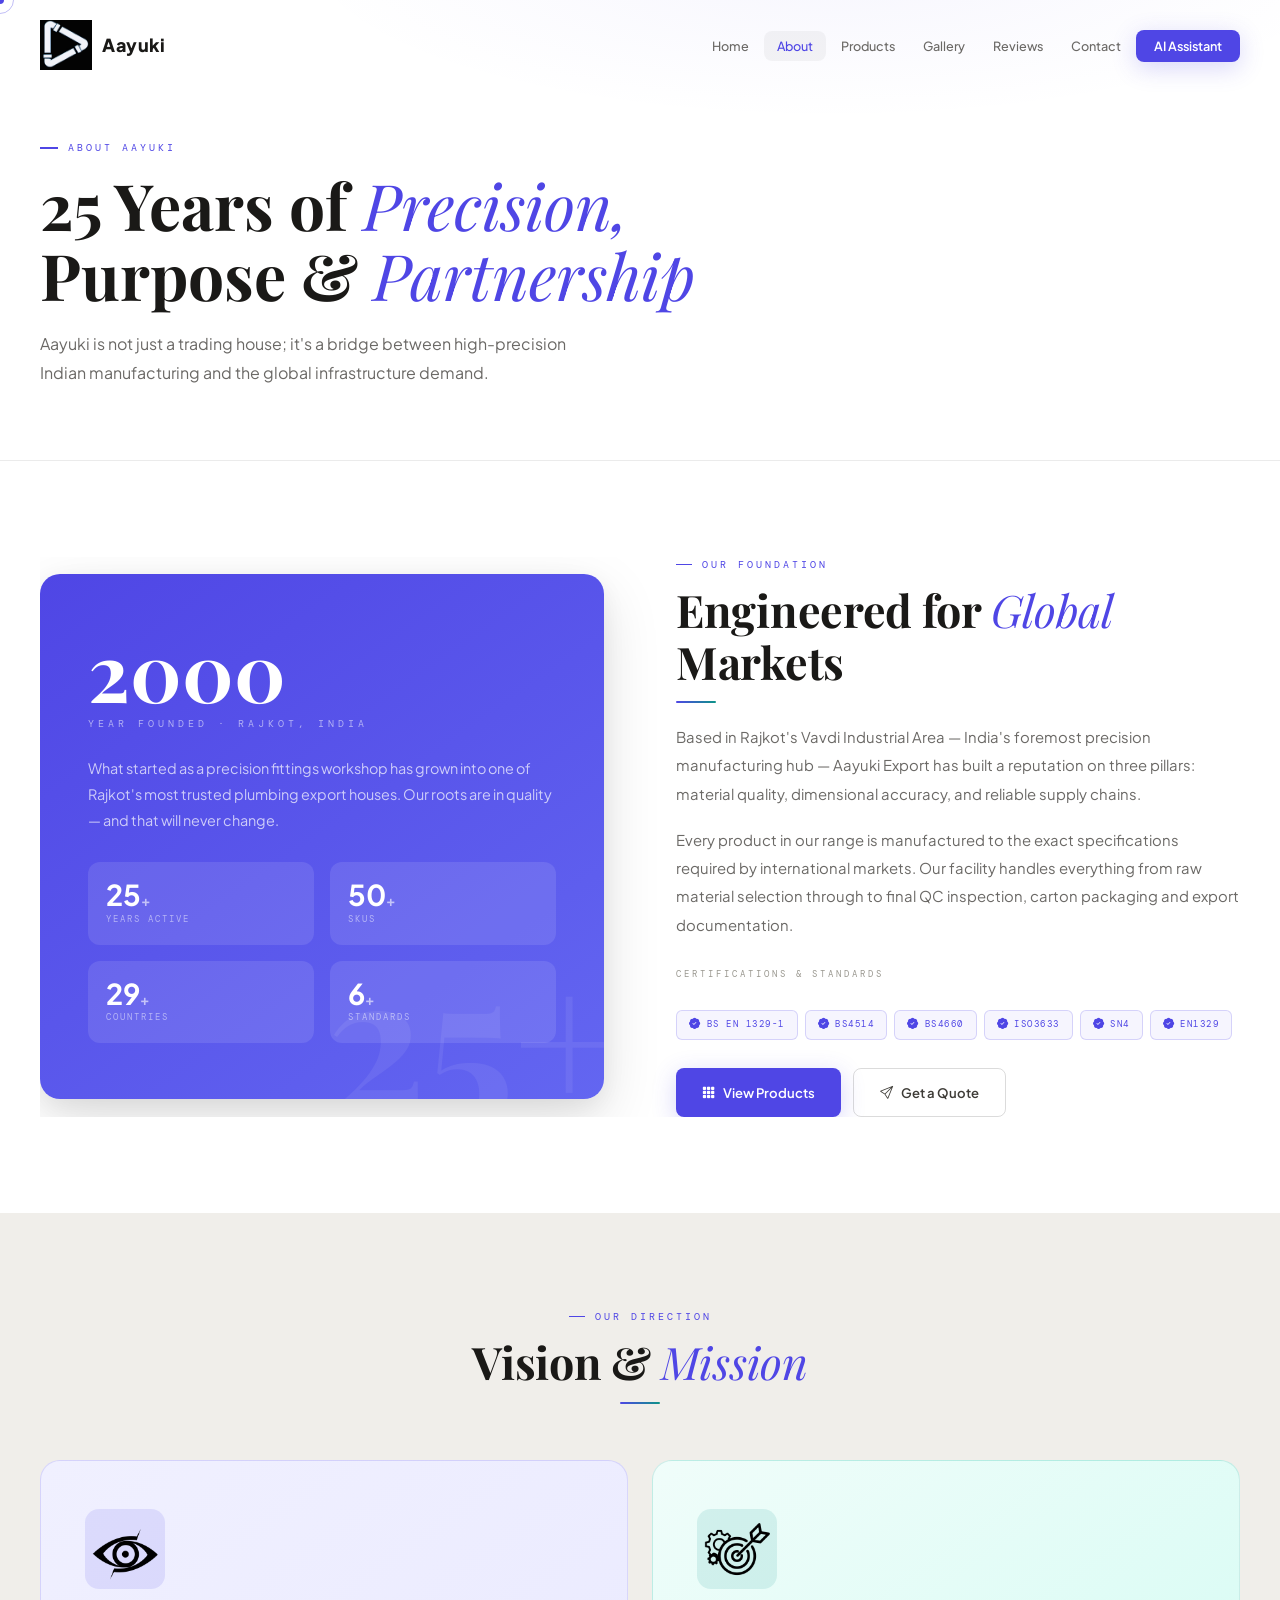
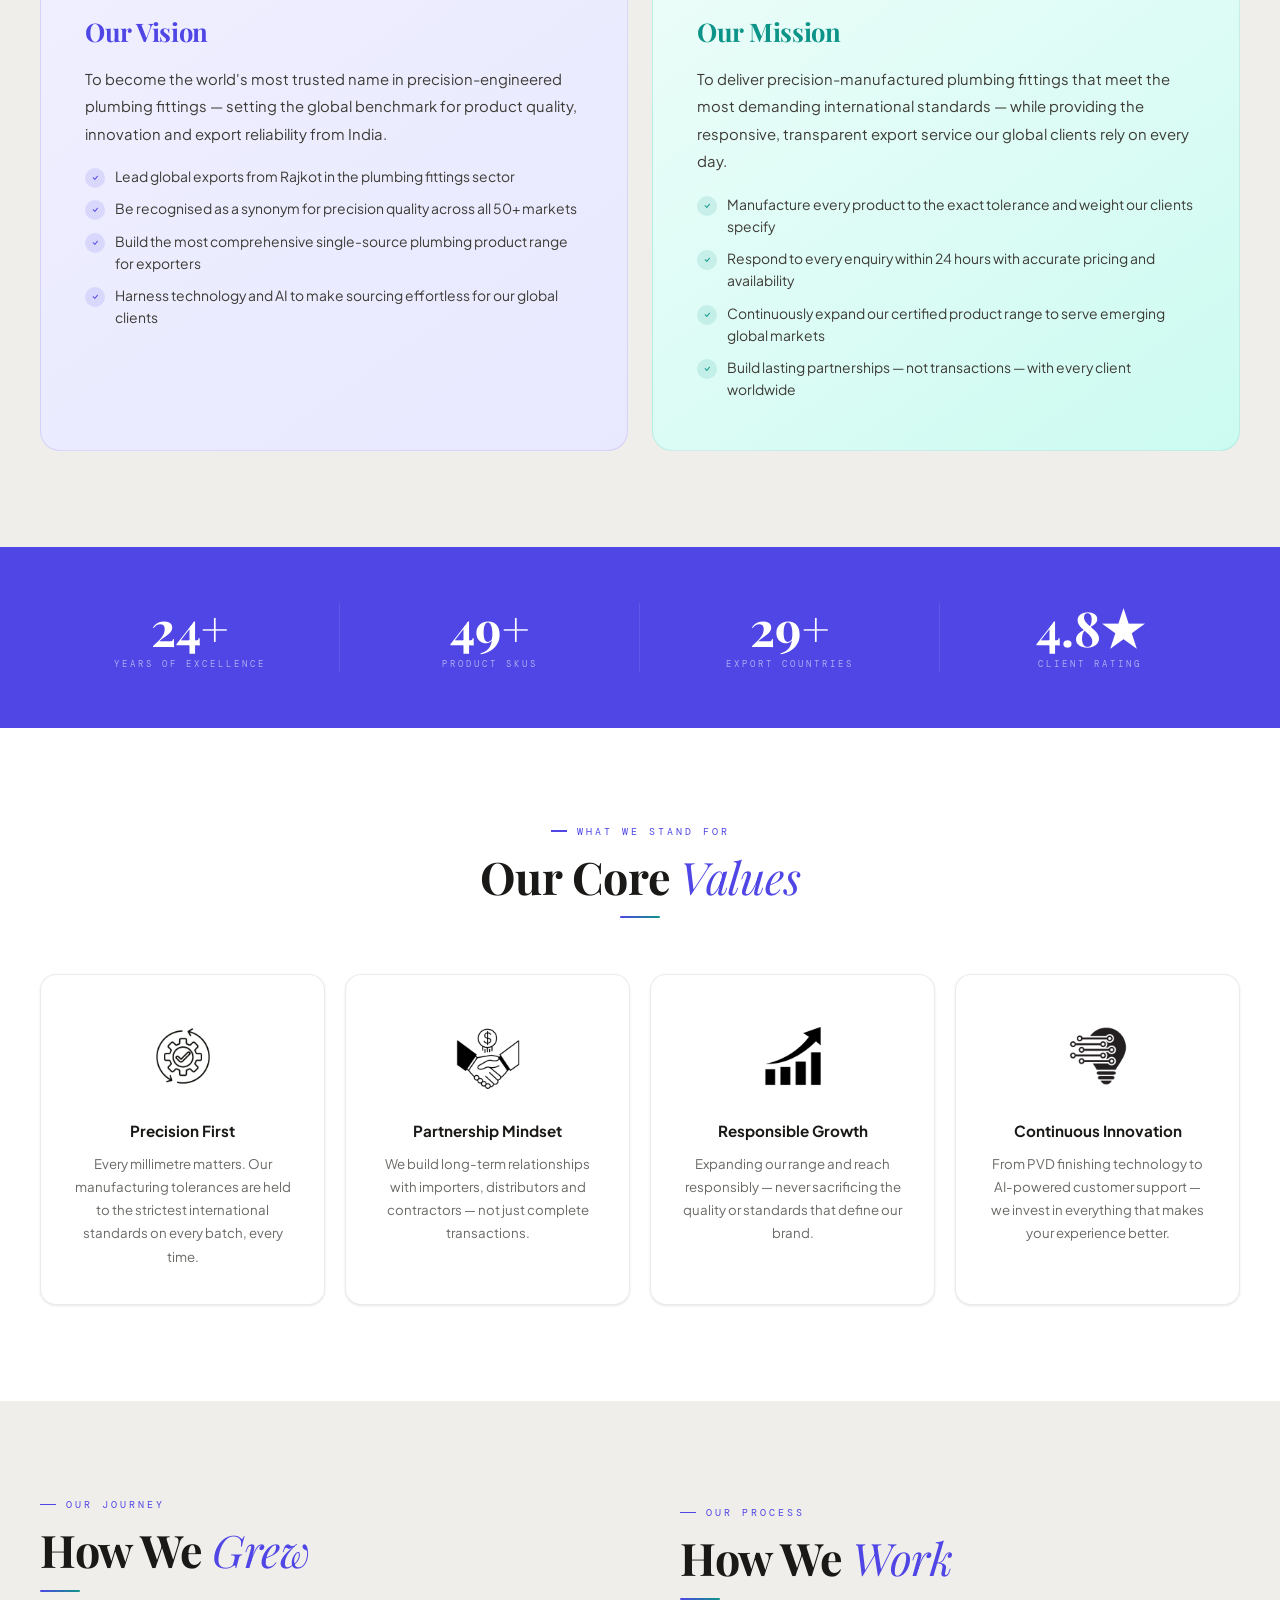
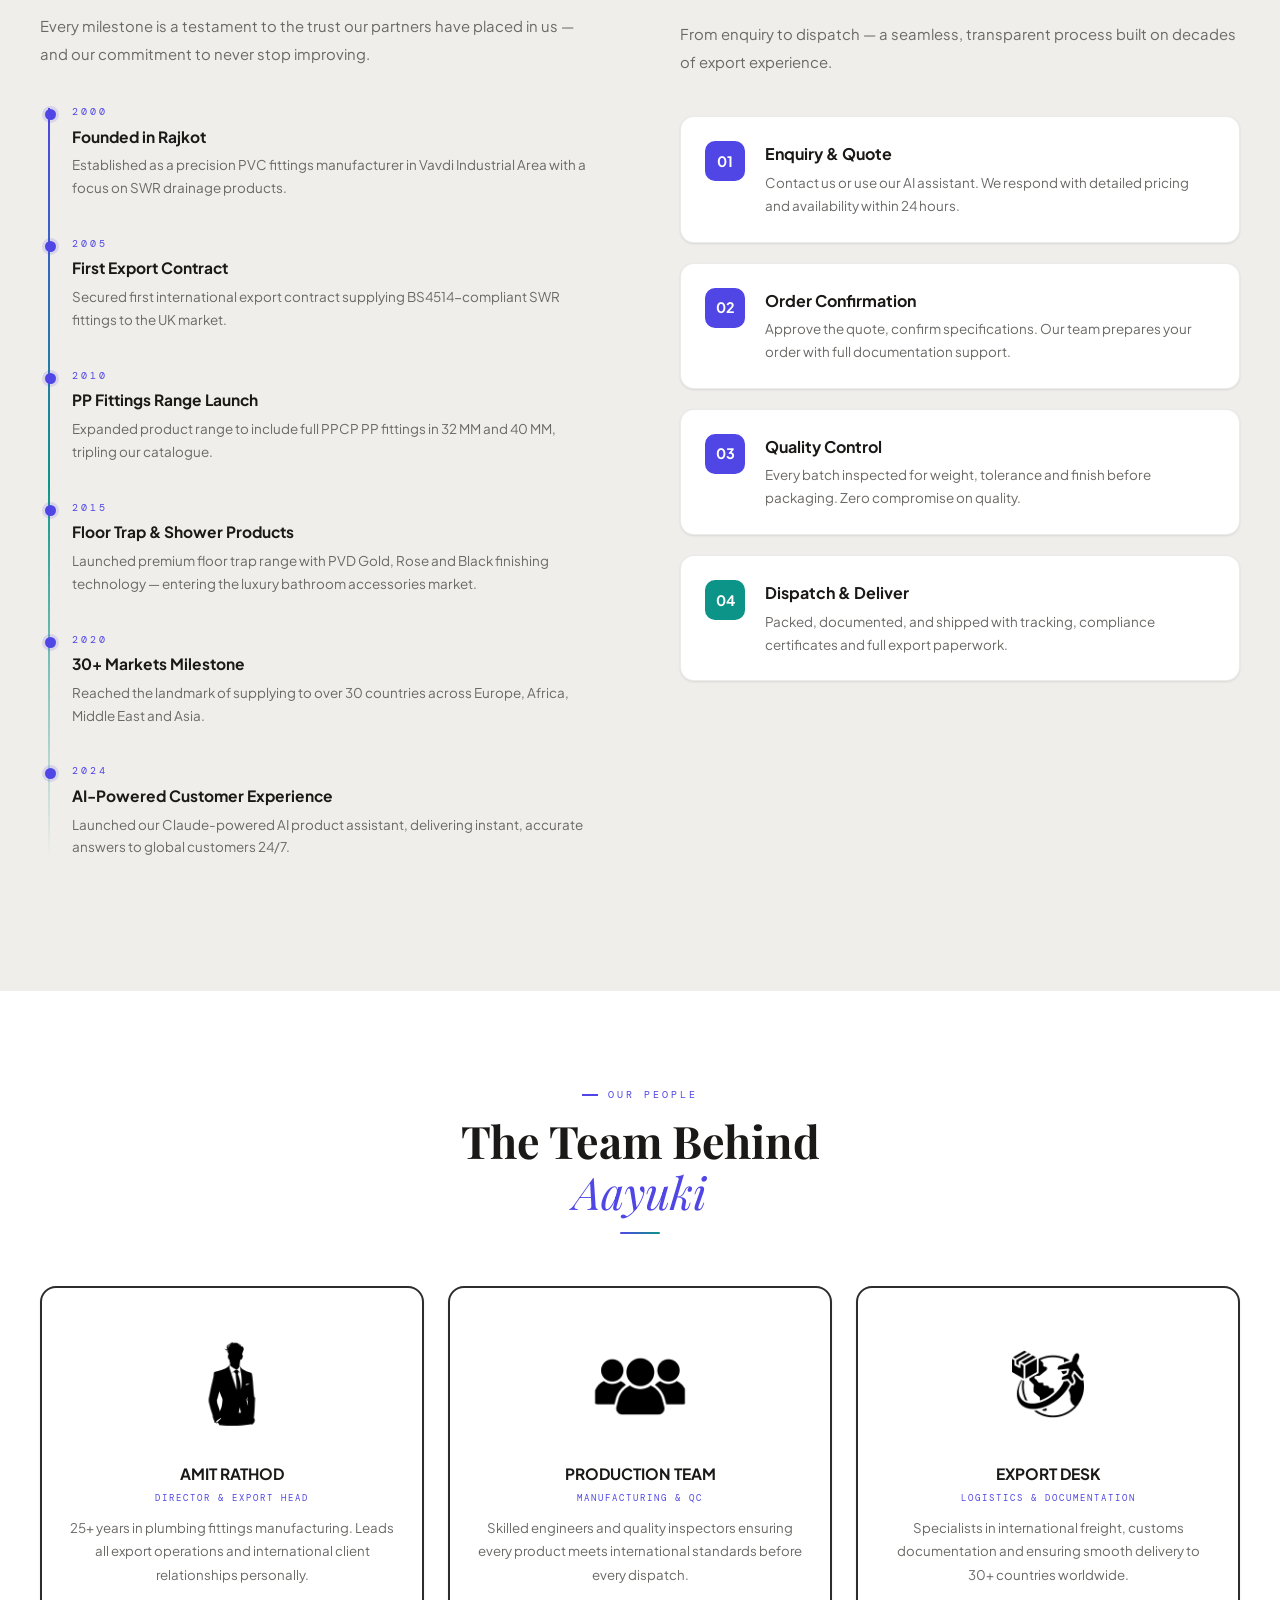
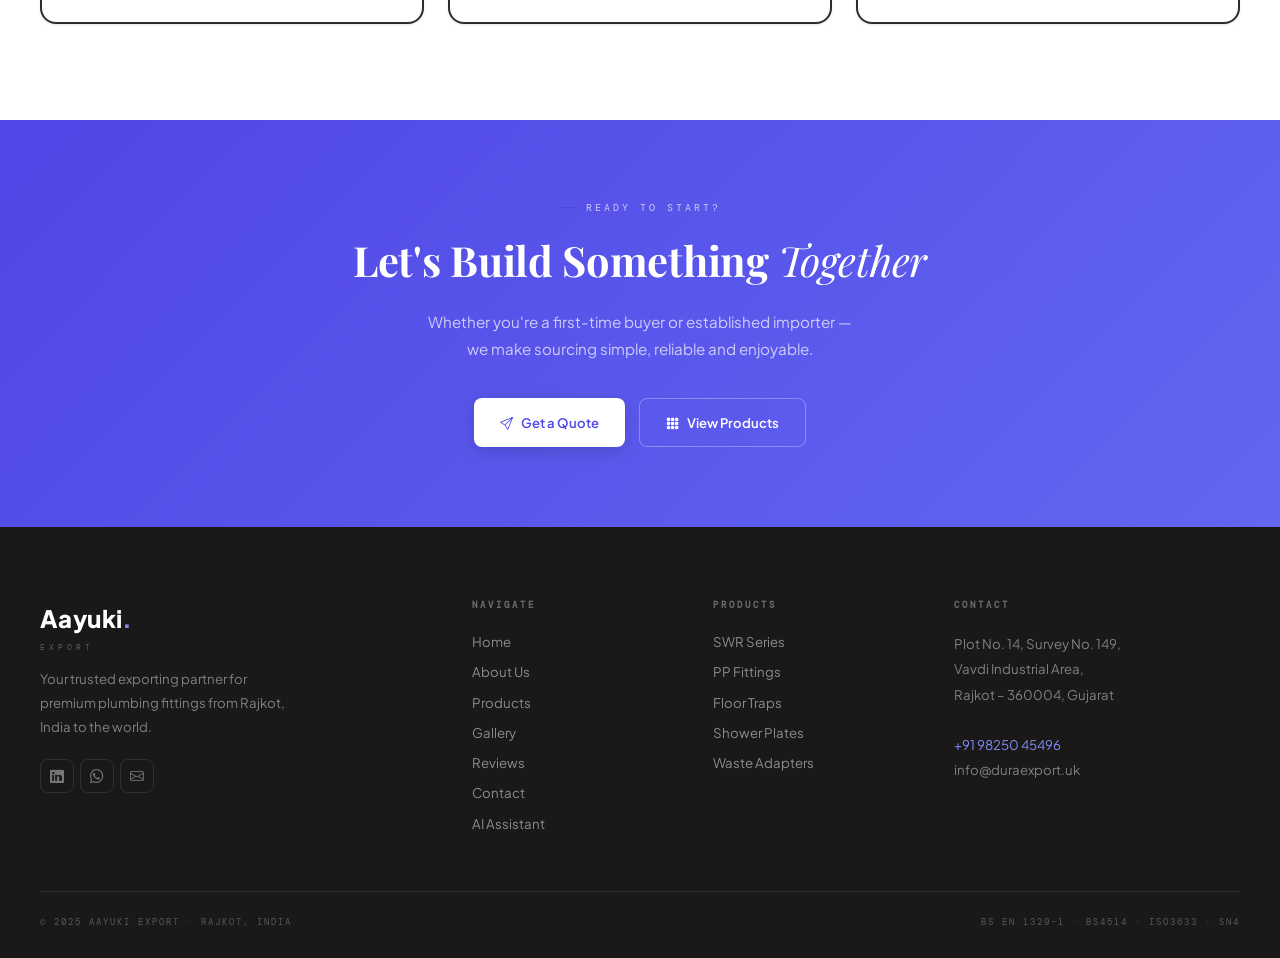
==== about.html @ 4e55257b "all fresh" ====
<!DOCTYPE html>
<html lang="en">
<head>
<meta charset="UTF-8"/><meta name="viewport" content="width=device-width,initial-scale=1.0,maximum-scale=5.0"/>
<title>About Us — Aayuki Export</title>
<link rel="stylesheet" href="style.css"/>
<link href="https://cdn.jsdelivr.net/npm/bootstrap-icons@1.11.3/font/bootstrap-icons.css" rel="stylesheet"/>
<style>
/* STORY */
.story-split{display:grid;grid-template-columns:1fr 1fr;gap:72px;align-items:center;max-width:100%;overflow:hidden;}
.story-visual{background:linear-gradient(145deg,var(--indigo),var(--indigo2));border-radius:20px;padding:56px 48px;position:relative;overflow:hidden;box-shadow:var(--sh-xl);max-width:100%;box-sizing:border-box;}
.story-visual::before{content:'25+';position:absolute;bottom:-30px;right:-20px;font-family:var(--fp);font-size:12rem;font-weight:700;color:rgba(255,255,255,.07);line-height:1;pointer-events:none;overflow:hidden;}
.sv-year{font-family:var(--fp);font-size:5rem;font-weight:700;color:#fff;line-height:1;}
.sv-label{font-family:var(--fm);font-size:.62rem;letter-spacing:4px;text-transform:uppercase;color:rgba(255,255,255,.55);margin-top:6px;}
.sv-desc{font-size:.9rem;color:rgba(255,255,255,.7);line-height:1.8;margin:24px 0;}
.sv-stats{display:grid;grid-template-columns:1fr 1fr;gap:16px;margin-top:28px;}
.sv-stat{background:rgba(255,255,255,.1);border-radius:12px;padding:18px;}
.sv-stat-num{font-size:1.8rem;font-weight:700;color:#fff;line-height:1;}
.sv-stat-num .u{font-size:.9rem;color:rgba(255,255,255,.6);}
.sv-stat-lbl{font-family:var(--fm);font-size:.54rem;letter-spacing:2px;color:rgba(255,255,255,.5);text-transform:uppercase;margin-top:4px;}
.cert-wrap{margin-top:28px;display:flex;flex-wrap:wrap;gap:7px;}
.cert-pill{display:inline-flex;align-items:center;gap:5px;border:1px solid rgba(79,70,229,.2);padding:5px 12px;border-radius:6px;font-family:var(--fm);font-size:.58rem;letter-spacing:1.5px;color:var(--indigo);background:rgba(79,70,229,.05);cursor:none;transition:border-color .2s,background .2s;}
.cert-pill:hover{border-color:rgba(79,70,229,.4);background:rgba(79,70,229,.1);}
.cert-pill i{font-size:.7rem;}

/* VISION MISSION CARDS */
.vm-grid{display:grid;grid-template-columns:1fr 1fr;gap:24px;margin-top:56px;}
.vm-card{border-radius:20px;padding:48px 44px;position:relative;overflow:hidden;}
.vm-vision{background:linear-gradient(145deg,#f0f0ff,#e8e8ff);border:1px solid rgba(79,70,229,.15);}
.vm-mission{background:linear-gradient(145deg,#f0fdfa,#ccfbf1);border:1px solid rgba(13,148,136,.15);}
.vm-icon{width:80px;height:80px;border-radius:14px;display:flex;align-items:center;justify-content:center;font-size:1.5rem;margin-bottom:22px;}
.vmi-v{background:rgba(79,70,229,.12);}
.vmi-m{background:rgba(13,148,136,.12);}
.vm-title{font-family:var(--fp);font-size:1.6rem;font-weight:700;margin-bottom:14px;letter-spacing:-.3px;}
.vm-v .vm-title{color:var(--indigo);}
.vm-m .vm-title{color:var(--teal);}
.vm-body{font-size:.93rem;color:var(--text2);line-height:1.85;}
.vm-points{margin-top:18px;display:flex;flex-direction:column;gap:10px;}
.vm-pt{display:flex;align-items:flex-start;gap:10px;font-size:.87rem;color:var(--text2);}
.vm-pt-icon{width:20px;height:20px;border-radius:50%;display:flex;align-items:center;justify-content:center;font-size:.65rem;flex-shrink:0;margin-top:2px;}
.vp-v{background:rgba(79,70,229,.12);color:var(--indigo);}
.vp-m{background:rgba(13,148,136,.12);color:var(--teal);}

/* VALUES */
.values-grid{display:grid;grid-template-columns:repeat(4,1fr);gap:20px;}
.val-card{background:var(--card);border:1px solid var(--border);border-radius:16px;padding:36px 28px;text-align:center;box-shadow:var(--sh-sm);transition:all .35s var(--ease);cursor:default;}
.val-card:hover{box-shadow:var(--sh-lg);transform:translateY(-4px);border-color:rgba(79,70,229,.14);}
.val-icon{width:90px;height:90px;border-radius:16px;display:flex;align-items:center;justify-content:center;font-size:1.6rem;margin:0 auto 18px;}
.val-icon img{animation:breathe 3s ease-in-out infinite;}
@keyframes breathe{0%,100%{transform:scale(1);}50%{transform:scale(1.1);}}
.val-title{font-size:.95rem;font-weight:700;margin-bottom:8px;color:var(--text);}
.val-body{font-size:.83rem;color:var(--muted);line-height:1.75;}

/* TIMELINE */
.tl{position:relative;padding-left:32px;}
.tl::before{content:'';position:absolute;left:8px;top:4px;bottom:0;width:1.5px;background:linear-gradient(to bottom,var(--indigo),var(--teal),transparent);}
.tl-item{position:relative;margin-bottom:36px;}
.tl-item::before{content:'';position:absolute;left:-27px;top:5px;width:11px;height:11px;border-radius:50%;background:var(--indigo);box-shadow:0 0 0 3px rgba(79,70,229,.15);}
.tl-year{font-family:var(--fm);font-size:.6rem;letter-spacing:3px;color:var(--indigo);margin-bottom:5px;}
.tl-title{font-size:.97rem;font-weight:700;margin-bottom:5px;color:var(--text);}
.tl-desc{font-size:.84rem;color:var(--muted);line-height:1.7;}

/* PROCESS STEPS */
.process{display:grid;grid-template-columns:repeat(4,1fr);gap:0;position:relative;}
.process::before{content:'';position:absolute;top:28px;left:12.5%;right:12.5%;height:1.5px;background:linear-gradient(90deg,var(--indigo),var(--teal));z-index:0;}
.pstep{text-align:center;padding:0 20px;position:relative;z-index:1;}
.pstep-circle{width:56px;height:56px;border-radius:50%;background:var(--indigo);color:#fff;font-weight:700;font-size:1rem;display:flex;align-items:center;justify-content:center;margin:0 auto 20px;box-shadow:var(--sh-indigo);}
.pstep-title{font-size:.93rem;font-weight:700;margin-bottom:6px;color:var(--text);}
.pstep-desc{font-size:.82rem;color:var(--muted);line-height:1.7;}

/* TEAM */
.team-grid{display:grid;grid-template-columns:repeat(3,1fr);gap:24px;}
.team-card{background:var(--card);border:2px solid #2d2d2d;border-radius:16px;padding:36px 28px;text-align:center;box-shadow:var(--sh-sm);transition:all .35s var(--ease);}
.team-card:hover{box-shadow:var(--sh-lg);transform:translateY(-8px);border-color:#111;}
.team-av{width:120px;height:120px;border-radius:50%;display:flex;align-items:center;justify-content:center;font-size:1.8rem;margin:0 auto 18px;animation:float 3s ease-in-out infinite;}
.team-av img{width:100%;height:100%;object-fit:contain;}
@keyframes float{0%,100%{transform:translateY(0px);}50%{transform:translateY(-10px);}}
.team-name{font-size:.97rem;font-weight:700;margin-bottom:4px;color:var(--text);}
.team-role{font-family:var(--fm);font-size:.57rem;letter-spacing:2px;color:var(--indigo);text-transform:uppercase;margin-bottom:11px;}
.team-bio{font-size:.83rem;color:var(--muted);line-height:1.75;}

/* Stat band */
.stat-band{background:var(--indigo);padding:56px 0;}
.stat-band-grid{display:grid;grid-template-columns:repeat(4,1fr);gap:0;}
.sbc{text-align:center;padding:0 24px;border-right:1px solid rgba(255,255,255,.1);}
.sbc:last-child{border:none;}
.sbc-num{font-family:var(--fp);font-size:3rem;font-weight:700;color:#fff;line-height:1;}
.sbc-lbl{font-family:var(--fm);font-size:.58rem;letter-spacing:3px;text-transform:uppercase;color:rgba(255,255,255,.55);margin-top:6px;}

@media(max-width:960px){
  .story-split{grid-template-columns:1fr;width:100%;max-width:100%;}
  .story-visual{padding:40px 32px;width:100%;max-width:100%;box-sizing:border-box;}
  .sv-year{font-size:3.5rem;}
  .story-visual::before{font-size:8rem;bottom:-20px;right:-10px;}
  .vm-grid{grid-template-columns:1fr;width:100%;}
  .vm-card{padding:36px 28px;width:100%;box-sizing:border-box;}
  .values-grid{grid-template-columns:1fr 1fr;width:100%;}
  .team-grid{grid-template-columns:1fr 1fr;width:100%;}
  .process{grid-template-columns:1fr 1fr;gap:28px;width:100%;}
  .process::before{display:none;}
  .stat-band-grid{grid-template-columns:1fr 1fr;gap:24px;width:100%;}
  .sbc{border:none;padding:0 12px;}
  .sbc-num{font-size:2.2rem;}
  div[style*="grid-template-columns:1fr 1fr"]{grid-template-columns:1fr!important;gap:40px!important;width:100%!important;box-sizing:border-box!important;}
}
@media(max-width:600px){
  body{overflow-x:hidden;max-width:100vw;}
  .story-split{width:100%;max-width:100%;overflow:hidden;}
  .story-visual{padding:32px 24px;width:100%;max-width:100%;box-sizing:border-box;}
  .sv-year{font-size:3rem;}
  .sv-desc{font-size:.85rem;}
  .sv-stats{grid-template-columns:1fr;gap:12px;width:100%;}
  .vm-card{padding:28px 20px;width:100%;box-sizing:border-box;}
  .vm-icon{width:60px;height:60px;margin-bottom:16px;}
  .vm-title{font-size:1.3rem;}
  .vm-body{font-size:.87rem;}
  .vm-pt{font-size:.82rem;}
  .values-grid{grid-template-columns:1fr;width:100%;}
  .val-card{padding:28px 20px;width:100%;box-sizing:border-box;}
  .val-icon{width:70px;height:70px;}
  .team-grid{grid-template-columns:1fr;width:100%;}
  .team-card{padding:28px 20px;width:100%;box-sizing:border-box;}
  .team-av{width:100px;height:100px;}
  .process{grid-template-columns:1fr;width:100%;}
  .pstep{padding:0 10px;}
  .pstep-circle{width:48px;height:48px;font-size:.9rem;}
  .stat-band{padding:40px 0;width:100%;overflow:hidden;}
  .stat-band-grid{grid-template-columns:1fr;gap:20px;width:100%;}
  .sbc-num{font-size:2rem;}
  .tl{padding-left:24px;}
  .tl::before{left:6px;}
  .tl-item::before{left:-21px;width:9px;height:9px;}
  div[style*="grid-template-columns:1fr 1fr"]{grid-template-columns:1fr!important;gap:32px!important;width:100%!important;box-sizing:border-box!important;}
  div[style*="display:flex;gap:20px"]{flex-direction:column;gap:16px;width:100%!important;box-sizing:border-box!important;}
  .wrap{max-width:100%;overflow:hidden;box-sizing:border-box;}
  .sec{overflow:hidden;max-width:100vw;}
}
</style>
</head>
<body>
<div id="prog"></div><div id="cur"></div><div id="curl"></div>

<!-- SCROLL TO TOP BUTTON -->
<button id="scrollTop" aria-label="Scroll to top">
  <i class="bi bi-arrow-up"></i>
</button>

<nav id="nav">
  <div class="nav-inner">
    <a href="index" class="nav-logo"><img src="logo/AAYUKI.jpg" alt="Aayuki Logo" class="nav-logo-img" />
        <div class="nav-logo-name">Aayuki<span> </span></div>
    </a>
    <ul class="nav-links"><li><a href="index">Home</a></li><li><a href="about">About</a></li><li><a href="products">Products</a></li><li><a href="gallery">Gallery</a></li><li><a href="reviews">Reviews</a></li><li><a href="contact">Contact</a></li><li><a href="ai" class="nav-cta">AI Assistant</a></li></ul>
    <div class="ham" id="ham"><span></span><span></span><span></span></div>
  </div>
</nav>
<div class="mob" id="mob"><span class="mob-close" id="mob-close"><i class="bi bi-x-lg"></i></span><a href="index">Home</a><a href="about">About</a><a href="products">Products</a><a href="gallery">Gallery</a><a href="reviews">Reviews</a><a href="contact">Contact</a><a href="ai">AI Assistant</a></div>

<div class="page-hero">
  <div class="ph-inner">
    <div class="ph-eyebrow">About Aayuki</div>
    <h1 class="ph-title">25 Years of <em>Precision,</em><br>Purpose &amp; <em>Partnership</em></h1>
    <p class="ph-desc">Aayuki is not just a trading house; it's a bridge between high-precision Indian manufacturing and the global infrastructure demand.</p>
  </div>
</div>

<!-- STORY -->
<section class="sec sec-white">
  <div class="wrap">
    <div class="story-split">
      <div class="rv-l">
        <div class="story-visual">
          <div class="sv-year">2000</div>
          <div class="sv-label">Year Founded · Rajkot, India</div>
          <p class="sv-desc">What started as a precision fittings workshop has grown into one of Rajkot's most trusted plumbing export houses. Our roots are in quality — and that will never change.</p>
          <div class="sv-stats">
            <div class="sv-stat"><div class="sv-stat-num"><span class="count" data-to="25" data-dur="2000">0</span><span class="u">+</span></div><div class="sv-stat-lbl">Years Active</div></div>
            <div class="sv-stat"><div class="sv-stat-num"><span class="count" data-to="50" data-dur="1800">0</span><span class="u">+</span></div><div class="sv-stat-lbl">SKUs</div></div>
            <div class="sv-stat"><div class="sv-stat-num"><span class="count" data-to="30" data-dur="1800">0</span><span class="u">+</span></div><div class="sv-stat-lbl">Countries</div></div>
            <div class="sv-stat"><div class="sv-stat-num">6<span class="u">+</span></div><div class="sv-stat-lbl">Standards</div></div>
          </div>
        </div>
      </div>
      <div class="rv-r">
        <div class="eyebrow">Our Foundation</div>
        <h2 class="stitle">Engineered for <em>Global</em> Markets</h2>
        <div class="srule"></div>
        <p style="font-size:.93rem;color:var(--muted);line-height:1.9;margin-bottom:18px;">Based in Rajkot's Vavdi Industrial Area — India's foremost precision manufacturing hub — Aayuki Export has built a reputation on three pillars: material quality, dimensional accuracy, and reliable supply chains.</p>
        <p style="font-size:.93rem;color:var(--muted);line-height:1.9;margin-bottom:28px;">Every product in our range is manufactured to the exact specifications required by international markets. Our facility handles everything from raw material selection through to final QC inspection, carton packaging and export documentation.</p>
        <div>
          <p style="font-family:var(--fm);font-size:.58rem;letter-spacing:3px;color:var(--muted2);text-transform:uppercase;margin-bottom:12px;">Certifications &amp; Standards</p>
          <div class="cert-wrap">
            <span class="cert-pill"><i class="bi bi-patch-check-fill"></i>BS EN 1329-1</span>
            <span class="cert-pill"><i class="bi bi-patch-check-fill"></i>BS4514</span>
            <span class="cert-pill"><i class="bi bi-patch-check-fill"></i>BS4660</span>
            <span class="cert-pill"><i class="bi bi-patch-check-fill"></i>ISO3633</span>
            <span class="cert-pill"><i class="bi bi-patch-check-fill"></i>SN4</span>
            <span class="cert-pill"><i class="bi bi-patch-check-fill"></i>EN1329</span>
          </div>
        </div>
        <div style="margin-top:28px;display:flex;gap:12px;flex-wrap:wrap;">
          <a href="products" class="btn btn-p"><i class="bi bi-grid-3x3-gap-fill"></i> View Products</a>
          <a href="contact" class="btn btn-g"><i class="bi bi-send"></i> Get a Quote</a>
        </div>
      </div>
    </div>
  </div>
</section>

<!-- VISION & MISSION -->
<section class="sec sec-alt">
  <div class="wrap">
    <div class="rv" style="text-align:center;max-width:560px;margin:0 auto;">
      <div class="eyebrow" style="justify-content:center;">Our Direction</div>
      <h2 class="stitle">Vision &amp; <em>Mission</em></h2>
      <div class="srule" style="margin:14px auto 0;"></div>
    </div>
    <div class="vm-grid">
      <!-- Vision -->
      <div class="vm-card vm-vision rv-l">
        <div class="vm-icon vmi-v"><img src="IMAGES/GALLERY/vision.png" alt="Vision" style="width:100%;height:100%;object-fit:contain;"></div>
        <div class="vm-title" style="color:var(--indigo);">Our Vision</div>
        <p class="vm-body">To become the world's most trusted name in precision-engineered plumbing fittings — setting the global benchmark for product quality, innovation and export reliability from India.</p>
        <div class="vm-points">
          <div class="vm-pt"><div class="vm-pt-icon vp-v"><i class="bi bi-check"></i></div><span>Lead global exports from Rajkot in the plumbing fittings sector</span></div>
          <div class="vm-pt"><div class="vm-pt-icon vp-v"><i class="bi bi-check"></i></div><span>Be recognised as a synonym for precision quality across all 50+ markets</span></div>
          <div class="vm-pt"><div class="vm-pt-icon vp-v"><i class="bi bi-check"></i></div><span>Build the most comprehensive single-source plumbing product range for exporters</span></div>
          <div class="vm-pt"><div class="vm-pt-icon vp-v"><i class="bi bi-check"></i></div><span>Harness technology and AI to make sourcing effortless for our global clients</span></div>
        </div>
      </div>
      <!-- Mission -->
      <div class="vm-card vm-mission rv-r">
        <div class="vm-icon vmi-m"><img src="IMAGES/GALLERY/mission.png" alt="Mission" style="width:100%;height:100%;object-fit:contain;"></div>
        <div class="vm-title" style="color:var(--teal);">Our Mission</div>
        <p class="vm-body">To deliver precision-manufactured plumbing fittings that meet the most demanding international standards — while providing the responsive, transparent export service our global clients rely on every day.</p>
        <div class="vm-points">
          <div class="vm-pt"><div class="vm-pt-icon vp-m"><i class="bi bi-check"></i></div><span>Manufacture every product to the exact tolerance and weight our clients specify</span></div>
          <div class="vm-pt"><div class="vm-pt-icon vp-m"><i class="bi bi-check"></i></div><span>Respond to every enquiry within 24 hours with accurate pricing and availability</span></div>
          <div class="vm-pt"><div class="vm-pt-icon vp-m"><i class="bi bi-check"></i></div><span>Continuously expand our certified product range to serve emerging global markets</span></div>
          <div class="vm-pt"><div class="vm-pt-icon vp-m"><i class="bi bi-check"></i></div><span>Build lasting partnerships — not transactions — with every client worldwide</span></div>
        </div>
      </div>
    </div>
  </div>
</section>

<!-- STAT BAND -->
<div class="stat-band rv">
  <div class="wrap">
    <div class="stat-band-grid">
      <div class="sbc"><div class="sbc-num"><span class="count" data-to="25" data-dur="2000">0</span>+</div><div class="sbc-lbl">Years of Excellence</div></div>
      <div class="sbc"><div class="sbc-num"><span class="count" data-to="50" data-dur="1800">0</span>+</div><div class="sbc-lbl">Product SKUs</div></div>
      <div class="sbc"><div class="sbc-num"><span class="count" data-to="30" data-dur="1800">0</span>+</div><div class="sbc-lbl">Export Countries</div></div>
      <div class="sbc"><div class="sbc-num">4.8★</div><div class="sbc-lbl">Client Rating</div></div>
    </div>
  </div>
</div>

<!-- CORE VALUES -->
<section class="sec sec-white">
  <div class="wrap">
    <div class="rv" style="text-align:center;max-width:520px;margin:0 auto 56px;">
      <div class="eyebrow" style="justify-content:center;">What We Stand For</div>
      <h2 class="stitle">Our Core <em>Values</em></h2>
      <div class="srule" style="margin:14px auto 0;"></div>
    </div>
    <div class="values-grid">
      <div class="val-card rv" style="transition-delay:.05s"><div class="val-icon wi-indigo"><img src="IMAGES/m&s/1.png" alt="Precision First" style="width:100%;height:100%;object-fit:contain;"></div><div class="val-title">Precision First</div><div class="val-body">Every millimetre matters. Our manufacturing tolerances are held to the strictest international standards on every batch, every time.</div></div>
      <div class="val-card rv" style="transition-delay:.1s"><div class="val-icon wi-teal"><img src="IMAGES/m&s/2.png" alt="Partnership Mindset" style="width:100%;height:100%;object-fit:contain;"></div><div class="val-title">Partnership Mindset</div><div class="val-body">We build long-term relationships with importers, distributors and contractors — not just complete transactions.</div></div>
      <div class="val-card rv" style="transition-delay:.15s"><div class="val-icon wi-gold"><img src="IMAGES/m&s/3.png" alt="Responsible Growth" style="width:100%;height:100%;object-fit:contain;"></div><div class="val-title">Responsible Growth</div><div class="val-body">Expanding our range and reach responsibly — never sacrificing the quality or standards that define our brand.</div></div>
      <div class="val-card rv" style="transition-delay:.2s"><div class="val-icon wi-green"><img src="IMAGES/m&s/4.png" alt="Continuous Innovation" style="width:100%;height:100%;object-fit:contain;"></div><div class="val-title">Continuous Innovation</div><div class="val-body">From PVD finishing technology to AI-powered customer support — we invest in everything that makes your experience better.</div></div>
    </div>
  </div>
</section>

<!-- TIMELINE -->
<section class="sec sec-alt">
  <div class="wrap">
    <div style="display:grid;grid-template-columns:1fr 1fr;gap:80px;align-items:start;">
      <div class="rv-l">
        <div class="eyebrow">Our Journey</div>
        <h2 class="stitle">How We <em>Grew</em></h2>
        <div class="srule"></div>
        <p style="font-size:.93rem;color:var(--muted);line-height:1.9;margin-bottom:36px;">Every milestone is a testament to the trust our partners have placed in us — and our commitment to never stop improving.</p>
        <div class="tl">
          <div class="tl-item"><div class="tl-year">2000</div><div class="tl-title">Founded in Rajkot</div><div class="tl-desc">Established as a precision PVC fittings manufacturer in Vavdi Industrial Area with a focus on SWR drainage products.</div></div>
          <div class="tl-item"><div class="tl-year">2005</div><div class="tl-title">First Export Contract</div><div class="tl-desc">Secured first international export contract supplying BS4514-compliant SWR fittings to the UK market.</div></div>
          <div class="tl-item"><div class="tl-year">2010</div><div class="tl-title">PP Fittings Range Launch</div><div class="tl-desc">Expanded product range to include full PPCP PP fittings in 32 MM and 40 MM, tripling our catalogue.</div></div>
          <div class="tl-item"><div class="tl-year">2015</div><div class="tl-title">Floor Trap &amp; Shower Products</div><div class="tl-desc">Launched premium floor trap range with PVD Gold, Rose and Black finishing technology — entering the luxury bathroom accessories market.</div></div>
          <div class="tl-item"><div class="tl-year">2020</div><div class="tl-title">30+ Markets Milestone</div><div class="tl-desc">Reached the landmark of supplying to over 30 countries across Europe, Africa, Middle East and Asia.</div></div>
          <div class="tl-item"><div class="tl-year">2024</div><div class="tl-title">AI-Powered Customer Experience</div><div class="tl-desc">Launched our Claude-powered AI product assistant, delivering instant, accurate answers to global customers 24/7.</div></div>
        </div>
      </div>
      <div class="rv-r" style="padding-top:8px;">
        <div class="eyebrow">Our Process</div>
        <h2 class="stitle">How We <em>Work</em></h2>
        <div class="srule"></div>
        <p style="font-size:.93rem;color:var(--muted);line-height:1.9;margin-bottom:40px;">From enquiry to dispatch — a seamless, transparent process built on decades of export experience.</p>
        <div style="display:flex;flex-direction:column;gap:20px;">
          <div style="display:flex;gap:20px;align-items:flex-start;padding:24px;background:var(--card);border:1px solid var(--border);border-radius:14px;box-shadow:var(--sh-sm);transition:all .3s var(--ease);" onmouseenter="this.style.boxShadow='var(--sh-lg)';this.style.borderColor='rgba(79,70,229,.15)'" onmouseleave="this.style.boxShadow='var(--sh-sm)';this.style.borderColor='var(--border)'">
            <div style="width:40px;height:40px;background:var(--indigo);border-radius:10px;display:flex;align-items:center;justify-content:center;color:#fff;font-weight:700;font-size:.9rem;flex-shrink:0;">01</div>
            <div><div style="font-weight:700;margin-bottom:5px;">Enquiry &amp; Quote</div><div style="font-size:.84rem;color:var(--muted);line-height:1.7;">Contact us or use our AI assistant. We respond with detailed pricing and availability within 24 hours.</div></div>
          </div>
          <div style="display:flex;gap:20px;align-items:flex-start;padding:24px;background:var(--card);border:1px solid var(--border);border-radius:14px;box-shadow:var(--sh-sm);transition:all .3s var(--ease);" onmouseenter="this.style.boxShadow='var(--sh-lg)';this.style.borderColor='rgba(79,70,229,.15)'" onmouseleave="this.style.boxShadow='var(--sh-sm)';this.style.borderColor='var(--border)'">
            <div style="width:40px;height:40px;background:var(--indigo);border-radius:10px;display:flex;align-items:center;justify-content:center;color:#fff;font-weight:700;font-size:.9rem;flex-shrink:0;">02</div>
            <div><div style="font-weight:700;margin-bottom:5px;">Order Confirmation</div><div style="font-size:.84rem;color:var(--muted);line-height:1.7;">Approve the quote, confirm specifications. Our team prepares your order with full documentation support.</div></div>
          </div>
          <div style="display:flex;gap:20px;align-items:flex-start;padding:24px;background:var(--card);border:1px solid var(--border);border-radius:14px;box-shadow:var(--sh-sm);transition:all .3s var(--ease);" onmouseenter="this.style.boxShadow='var(--sh-lg)';this.style.borderColor='rgba(79,70,229,.15)'" onmouseleave="this.style.boxShadow='var(--sh-sm)';this.style.borderColor='var(--border)'">
            <div style="width:40px;height:40px;background:var(--indigo);border-radius:10px;display:flex;align-items:center;justify-content:center;color:#fff;font-weight:700;font-size:.9rem;flex-shrink:0;">03</div>
            <div><div style="font-weight:700;margin-bottom:5px;">Quality Control</div><div style="font-size:.84rem;color:var(--muted);line-height:1.7;">Every batch inspected for weight, tolerance and finish before packaging. Zero compromise on quality.</div></div>
          </div>
          <div style="display:flex;gap:20px;align-items:flex-start;padding:24px;background:var(--card);border:1px solid var(--border);border-radius:14px;box-shadow:var(--sh-sm);transition:all .3s var(--ease);" onmouseenter="this.style.boxShadow='var(--sh-lg)';this.style.borderColor='rgba(79,70,229,.15)'" onmouseleave="this.style.boxShadow='var(--sh-sm)';this.style.borderColor='var(--border)'">
            <div style="width:40px;height:40px;background:var(--teal);border-radius:10px;display:flex;align-items:center;justify-content:center;color:#fff;font-weight:700;font-size:.9rem;flex-shrink:0;">04</div>
            <div><div style="font-weight:700;margin-bottom:5px;">Dispatch &amp; Deliver</div><div style="font-size:.84rem;color:var(--muted);line-height:1.7;">Packed, documented, and shipped with tracking, compliance certificates and full export paperwork.</div></div>
          </div>
        </div>
      </div>
    </div>
  </div>
</section>

<!-- TEAM -->
<section class="sec sec-white">
  <div class="wrap">
    <div class="rv" style="text-align:center;max-width:500px;margin:0 auto 52px;">
      <div class="eyebrow" style="justify-content:center;">Our People</div>
      <h2 class="stitle">The Team Behind <em>Aayuki</em></h2>
      <div class="srule" style="margin:14px auto 0;"></div>
    </div>
    <div class="team-grid">
      <div class="team-card rv" style="transition-delay:.05s"><div class="team-av" style="animation-delay:0s"><img src="IMAGES/m&s/OWNER.png" alt="Director" style="width:100%;height:100%;object-fit:contain;"></div><div class="team-name">AMIT RATHOD</div><div class="team-role">Director &amp; Export Head</div><div class="team-bio">25+ years in plumbing fittings manufacturing. Leads all export operations and international client relationships personally.</div></div>
      <div class="team-card rv" style="transition-delay:.1s"><div class="team-av" style="animation-delay:.4s"><img src="IMAGES/m&s/TEAM.png" alt="Production Team" style="width:100%;height:100%;object-fit:contain;"></div><div class="team-name">PRODUCTION TEAM</div><div class="team-role">Manufacturing &amp; QC</div><div class="team-bio">Skilled engineers and quality inspectors ensuring every product meets international standards before every dispatch.</div></div>
      <div class="team-card rv" style="transition-delay:.15s"><div class="team-av" style="animation-delay:.8s"><img src="IMAGES/m&s/EXPORT.png" alt="Export Desk" style="width:100%;height:100%;object-fit:contain;"></div><div class="team-name">EXPORT DESK</div><div class="team-role">Logistics &amp; Documentation</div><div class="team-bio">Specialists in international freight, customs documentation and ensuring smooth delivery to 30+ countries worldwide.</div></div>
    </div>
  </div>
</section>

<!-- CTA -->
<div style="background:linear-gradient(135deg,var(--indigo),var(--indigo2));padding:80px 0;">
  <div class="wrap" style="text-align:center;" class="rv">
    <div class="eyebrow" style="justify-content:center;color:rgba(255,255,255,.7);">Ready to Start?</div>
    <h2 style="font-family:var(--fp);font-size:clamp(1.8rem,4vw,2.6rem);font-weight:700;color:#fff;margin-bottom:14px;letter-spacing:-.3px;">Let's Build Something <em style="font-style:italic;font-weight:400;">Together</em></h2>
    <p style="font-size:.95rem;color:rgba(255,255,255,.7);max-width:440px;margin:0 auto 36px;line-height:1.8;">Whether you're a first-time buyer or established importer — we make sourcing simple, reliable and enjoyable.</p>
    <div style="display:flex;gap:14px;justify-content:center;flex-wrap:wrap;">
      <a href="contact" class="btn btn-white"><i class="bi bi-send"></i> Get a Quote</a>
      <a href="products" class="btn btn-outline-white"><i class="bi bi-grid-3x3-gap-fill"></i> View Products</a>
    </div>
  </div>
</div>

<footer>
  <div class="wrap">
    <div class="foot-grid">
      <div><div class="foot-logo-name">Aayuki<span>.</span></div><div class="foot-logo-tag">Export</div><div class="foot-desc">Your trusted exporting partner for premium plumbing fittings from Rajkot, India to the world.</div><div style="margin-top:20px;"><a href="#" class="soc"><i class="bi bi-linkedin"></i></a><a href="#" class="soc"><i class="bi bi-whatsapp"></i></a><a href="mailto:info@duraexport.uk" class="soc"><i class="bi bi-envelope"></i></a></div></div>
      <div><h6>Navigate</h6><a href="index" class="flink">Home</a><a href="about" class="flink">About Us</a><a href="products" class="flink">Products</a><a href="gallery" class="flink">Gallery</a><a href="reviews" class="flink">Reviews</a><a href="contact" class="flink">Contact</a><a href="ai" class="flink">AI Assistant</a></div>
      <div><h6>Products</h6><a href="products" class="flink">SWR Series</a><a href="products" class="flink">PP Fittings</a><a href="products" class="flink">Floor Traps</a><a href="products" class="flink">Shower Plates</a><a href="products" class="flink">Waste Adapters</a></div>
      <div><h6>Contact</h6><div style="font-size:.83rem;color:rgba(255,255,255,.45);line-height:1.9;">Plot No. 14, Survey No. 149,<br>Vavdi Industrial Area,<br>Rajkot – 360004, Gujarat<br><br><a href="tel:+919825045496" style="color:#818cf8;">+91 98250 45496</a><br>info@duraexport.uk</div></div>
    </div>
    <div class="foot-bottom"><div class="foot-copy">© 2025 AAYUKI EXPORT · RAJKOT, INDIA</div><div class="foot-copy">BS EN 1329-1 · BS4514 · ISO3633 · SN4</div></div>
  </div>
</footer>
<script src="shared.js"></script><script>initAll('about');</script>
</body></html>
---- style.css ----
/* ═══════════════════════════════════════════════
   AAYUKI — Shared Design System · Light Theme
   Professional · Clean · Premium
═══════════════════════════════════════════════ */
@import url('https://fonts.googleapis.com/css2?family=Plus+Jakarta+Sans:wght@300;400;500;600;700;800&family=DM+Mono:wght@300;400;500&family=Playfair+Display:ital,wght@0,600;0,700;1,400;1,600&display=swap');

:root {
  --bg:        #f8f7f4;
  --bg2:       #f0eeea;
  --surface:   #ffffff;
  --card:      #ffffff;
  --card2:     #f5f4f0;
  --border:    rgba(0,0,0,0.08);
  --border2:   rgba(0,0,0,0.14);
  --indigo:    #4f46e5;
  --indigo2:   #6366f1;
  --teal:      #0d9488;
  --teal2:     #14b8a6;
  --gold:      #b45309;
  --gold2:     #d97706;
  --green:     #059669;
  --text:      #1a1917;
  --text2:     #3d3b36;
  --muted:     #6b6966;
  --muted2:    #9a9890;
  --sh-sm:     0 1px 3px rgba(0,0,0,.06),0 1px 2px rgba(0,0,0,.04);
  --sh-md:     0 4px 16px rgba(0,0,0,.08),0 2px 6px rgba(0,0,0,.04);
  --sh-lg:     0 8px 40px rgba(0,0,0,.10),0 4px 16px rgba(0,0,0,.06);
  --sh-xl:     0 20px 60px rgba(0,0,0,.12),0 8px 24px rgba(0,0,0,.06);
  --sh-indigo: 0 6px 24px rgba(79,70,229,.22);
  --ease:      cubic-bezier(0.16,1,0.3,1);
  --f:         'Plus Jakarta Sans', sans-serif;
  --fp:        'Playfair Display', Georgia, serif;
  --fm:        'DM Mono', monospace;
}

*,*::before,*::after{margin:0;padding:0;box-sizing:border-box;}
html{scroll-behavior:smooth;}
body{font-family:var(--f);background:var(--bg);color:var(--text);overflow-x:hidden;line-height:1.6;cursor:none;-webkit-font-smoothing:antialiased;}
::selection{background:var(--indigo);color:#fff;}
a{text-decoration:none;color:inherit;}
img{display:block;max-width:100%;}

/* CURSOR */
#cur{position:fixed;width:8px;height:8px;background:var(--indigo);border-radius:50%;pointer-events:none;z-index:99999;transform:translate(-50%,-50%);transition:width .25s var(--ease),height .25s var(--ease),background .25s,border-radius .25s;}
#curl{position:fixed;width:28px;height:28px;border:1.5px solid rgba(79,70,229,0.35);border-radius:50%;pointer-events:none;z-index:99998;transform:translate(-50%,-50%);transition:width .45s var(--ease),height .45s var(--ease),border-color .3s;}
body.ch #cur{width:40px;height:40px;background:rgba(79,70,229,0.09);border-radius:6px;}
body.ch #curl{opacity:0;}

/* PROGRESS */
#prog{position:fixed;top:0;left:0;height:2px;width:0%;background:linear-gradient(90deg,var(--indigo),var(--teal));z-index:99999;transition:width .12s;}

/* NAVBAR */
#nav{position:fixed;top:0;left:0;right:0;z-index:1000;padding:20px 0;transition:padding .4s var(--ease),background .4s,box-shadow .4s;}
#nav.sc{padding:12px 0;background:rgba(248,247,244,0.95);backdrop-filter:blur(20px);box-shadow:0 1px 0 var(--border),0 4px 20px rgba(0,0,0,.05);}
.nav-inner{max-width:1380px;margin:0 auto;padding:0 40px;display:flex;align-items:center;justify-content:space-between;}
.nav-logo{display:flex;align-items:center;gap:10px;cursor:none;}
.nav-logo-img{height:50px;width:auto;object-fit:contain;transition:transform .3s var(--ease);}
.nav-logo:hover .nav-logo-img{transform:scale(1.05);}
.nav-logo-mark{width:36px;height:36px;background:linear-gradient(135deg,var(--indigo),var(--indigo2));border-radius:10px;display:flex;align-items:center;justify-content:center;box-shadow:var(--sh-indigo);}
.nav-logo-mark svg{width:18px;fill:#fff;}
.nav-logo-name{font-size:1.12rem;font-weight:800;letter-spacing:.4px;color:var(--text);}
.nav-logo-name span{color:var(--indigo);}
.nav-links{display:flex;align-items:center;gap:2px;list-style:none;}
.nav-links a{font-size:.79rem;font-weight:500;color:var(--muted);padding:7px 13px;border-radius:8px;cursor:none;transition:color .2s,background .2s;}
.nav-links a:hover,.nav-links a.active{color:var(--text);background:rgba(0,0,0,.04);}
.nav-links a.active{color:var(--indigo);}
.nav-cta{background:var(--indigo)!important;color:#fff!important;border-radius:8px!important;padding:8px 18px!important;font-size:.79rem!important;font-weight:600!important;box-shadow:var(--sh-indigo)!important;transition:box-shadow .25s,transform .2s var(--ease)!important;}
.nav-cta:hover{box-shadow:0 10px 32px rgba(79,70,229,.3)!important;transform:translateY(-1px)!important;}
.ham{display:none;flex-direction:column;gap:5px;cursor:none;padding:8px;}
.ham span{width:20px;height:1.5px;background:var(--text2);display:block;transition:all .3s var(--ease);}
.mob{display:none;position:fixed;inset:0;background:rgba(248,247,244,.97);backdrop-filter:blur(16px);z-index:999;flex-direction:column;align-items:center;justify-content:center;gap:1.5rem;}
.mob.open{display:flex;}
.mob a{font-family:var(--fp);font-size:clamp(1.8rem,5vw,2.8rem);font-weight:700;color:var(--muted);cursor:none;transition:color .25s;}
.mob a:hover,.mob a.active{color:var(--indigo);}
.mob-close{position:absolute;top:28px;right:32px;font-size:1.5rem;color:var(--muted);cursor:none;}

/* PAGE HERO */
.page-hero{padding:140px 0 72px;position:relative;overflow:hidden;border-bottom:1px solid var(--border);background:var(--surface);}
.page-hero::before{content:'';position:absolute;inset:0;background:radial-gradient(ellipse 70% 60% at 65% -10%,rgba(79,70,229,.05),transparent 60%);pointer-events:none;}
.ph-inner{max-width:1380px;margin:0 auto;padding:0 40px;}
.ph-eyebrow{font-family:var(--fm);font-size:.62rem;letter-spacing:3px;text-transform:uppercase;color:var(--indigo);margin-bottom:14px;display:flex;align-items:center;gap:10px;}
.ph-eyebrow::before{content:'';width:18px;height:1.5px;background:var(--indigo);}
.ph-title{font-family:var(--fp);font-size:clamp(2.2rem,5vw,4.2rem);font-weight:700;line-height:1.1;margin-bottom:18px;color:var(--text);}
.ph-title em{font-style:italic;color:var(--indigo);font-weight:400;}
.ph-desc{font-size:1rem;color:var(--muted);max-width:560px;line-height:1.85;}

/* SECTIONS */
.sec{padding:96px 0;position:relative;z-index:2;}
.sec-alt{background:var(--bg2);}
.sec-white{background:var(--surface);}
.wrap{max-width:1380px;margin:0 auto;padding:0 40px;}
.eyebrow{font-family:var(--fm);font-size:.6rem;letter-spacing:3px;text-transform:uppercase;color:var(--indigo);display:flex;align-items:center;gap:10px;margin-bottom:12px;}
.eyebrow::before{content:'';width:16px;height:1.5px;background:var(--indigo);}
.stitle{font-family:var(--fp);font-size:clamp(1.8rem,3.5vw,2.8rem);font-weight:700;letter-spacing:-.3px;line-height:1.15;margin-bottom:14px;color:var(--text);}
.stitle em{font-style:italic;color:var(--indigo);font-weight:400;}
.srule{width:40px;height:2px;background:linear-gradient(90deg,var(--indigo),var(--teal));margin-bottom:20px;border-radius:1px;}
.sdesc{font-size:.95rem;color:var(--muted);line-height:1.9;max-width:500px;}

/* BUTTONS */
.btn{display:inline-flex;align-items:center;gap:8px;padding:13px 26px;border-radius:8px;font-size:.82rem;font-weight:600;cursor:none;border:none;transition:all .25s var(--ease);font-family:var(--f);position:relative;overflow:hidden;}
.btn::before{content:'';position:absolute;top:0;left:-100%;width:100%;height:100%;background:linear-gradient(90deg,transparent,rgba(255,255,255,.3),transparent);transition:left .6s;}
.btn:hover::before{left:100%;}
.btn-p{background:var(--indigo);color:#fff;box-shadow:var(--sh-indigo);}
.btn-p:hover{background:var(--indigo2);box-shadow:0 10px 32px rgba(79,70,229,.3);transform:translateY(-2px);}
.btn-g{background:transparent;color:var(--text2);border:1.5px solid var(--border2);}
.btn-g:hover{border-color:var(--indigo);color:var(--indigo);background:rgba(79,70,229,.04);transform:translateY(-1px);}
.btn-teal{background:var(--teal);color:#fff;}
.btn-teal:hover{background:var(--teal2);box-shadow:0 8px 24px rgba(13,148,136,.25);transform:translateY(-2px);}
.btn-white{background:#fff;color:var(--indigo);box-shadow:0 4px 16px rgba(0,0,0,.15);}
.btn-white:hover{background:#f9fafb;box-shadow:0 8px 24px rgba(0,0,0,.2);transform:translateY(-2px);}
.btn-outline-white{background:transparent;color:#fff;border:1.5px solid rgba(255,255,255,.3);}
.btn-outline-white:hover{border-color:#fff;background:rgba(255,255,255,.1);transform:translateY(-1px);}

/* CARDS */
.card{background:var(--card);border:1px solid var(--border);border-radius:12px;box-shadow:var(--sh-sm);transition:box-shadow .35s var(--ease),transform .35s var(--ease),border-color .35s;position:relative;overflow:hidden;}
.card:hover{box-shadow:var(--sh-lg);transform:translateY(-4px);border-color:rgba(79,70,229,.12);}

/* BADGE */
.badge{display:inline-flex;align-items:center;gap:6px;padding:4px 12px;border-radius:100px;font-family:var(--fm);font-size:.57rem;letter-spacing:1.5px;text-transform:uppercase;}
.badge-indigo{background:rgba(79,70,229,.08);color:var(--indigo);border:1px solid rgba(79,70,229,.15);}
.badge-teal{background:rgba(13,148,136,.08);color:var(--teal);border:1px solid rgba(13,148,136,.15);}
.badge-gold{background:rgba(180,83,9,.08);color:var(--gold);border:1px solid rgba(180,83,9,.14);}
.badge-green{background:rgba(5,150,105,.08);color:var(--green);border:1px solid rgba(5,150,105,.14);}

/* FOOTER */
footer{background:var(--text);color:rgba(255,255,255,.65);padding:72px 0 28px;}
.foot-grid{display:grid;grid-template-columns:2fr 1fr 1fr 1.5fr;gap:50px;margin-bottom:48px;}
.foot-logo-name{font-size:1.5rem;font-weight:800;color:#fff;letter-spacing:.4px;}
.foot-logo-name span{color:#818cf8;}
.foot-logo-tag{font-family:var(--fm);font-size:.48rem;letter-spacing:4px;text-transform:uppercase;color:rgba(255,255,255,.3);margin-top:3px;}
.foot-desc{font-size:.83rem;line-height:1.8;margin-top:14px;max-width:255px;color:rgba(255,255,255,.45);}
footer h6{font-family:var(--fm);font-size:.54rem;letter-spacing:3px;text-transform:uppercase;color:rgba(255,255,255,.35);margin-bottom:18px;}
.flink{display:block;font-size:.83rem;color:rgba(255,255,255,.5);margin-bottom:9px;cursor:none;transition:color .2s,transform .2s;transform-origin:left;}
.flink:hover{color:#fff;transform:translateX(4px);}
.foot-bottom{border-top:1px solid rgba(255,255,255,.08);padding-top:24px;display:flex;justify-content:space-between;align-items:center;flex-wrap:wrap;gap:10px;}
.foot-copy{font-family:var(--fm);font-size:.54rem;letter-spacing:2px;color:rgba(255,255,255,.28);}
.soc{width:34px;height:34px;border:1px solid rgba(255,255,255,.1);border-radius:8px;display:inline-flex;align-items:center;justify-content:center;color:rgba(255,255,255,.4);margin-right:6px;cursor:none;transition:border-color .2s,color .2s,background .2s;font-size:.85rem;}
.soc:hover{border-color:rgba(255,255,255,.25);color:#fff;background:rgba(255,255,255,.06);}

/* REVEAL */
.rv{opacity:0;transform:translateY(22px);transition:opacity .65s var(--ease),transform .65s var(--ease);}
.rv.in{opacity:1;transform:none;}
.rv-l{opacity:0;transform:translateX(-22px);transition:opacity .65s var(--ease),transform .65s var(--ease);}
.rv-l.in{opacity:1;transform:none;}
.rv-r{opacity:0;transform:translateX(22px);transition:opacity .65s var(--ease),transform .65s var(--ease);}
.rv-r.in{opacity:1;transform:none;}

/* GALLERY ANIMATIONS */
@keyframes fadeInUp{from{opacity:0;transform:translateY(30px);}to{opacity:1;transform:translateY(0);}}
@keyframes fadeInScale{from{opacity:0;transform:scale(0.9);}to{opacity:1;transform:scale(1);}}

/* DIVIDER */
hr.div{border:none;border-top:1px solid var(--border);margin:0;}

/* SCROLL TO TOP BUTTON */
#scrollTop{position:fixed;bottom:30px;right:30px;width:50px;height:50px;background:var(--indigo);color:#fff;border:none;border-radius:50%;display:flex;align-items:center;justify-content:center;font-size:1.2rem;cursor:pointer;box-shadow:var(--sh-indigo);opacity:0;visibility:hidden;transform:translateY(20px);transition:all .3s var(--ease);z-index:999;}
#scrollTop.show{opacity:1;visibility:visible;transform:translateY(0);}
#scrollTop:hover{background:var(--indigo2);box-shadow:0 10px 32px rgba(79,70,229,.35);transform:translateY(-3px);}

@media(max-width:960px){.nav-links{display:none;}.ham{display:flex;}.foot-grid{grid-template-columns:1fr 1fr;gap:32px;}.nav-inner,.ph-inner,.wrap{padding:0 24px;}}
@media(max-width:600px){.foot-grid{grid-template-columns:1fr;}body{cursor:auto;}#cur,#curl{display:none;}#scrollTop{width:45px;height:45px;bottom:20px;right:20px;font-size:1rem;}}
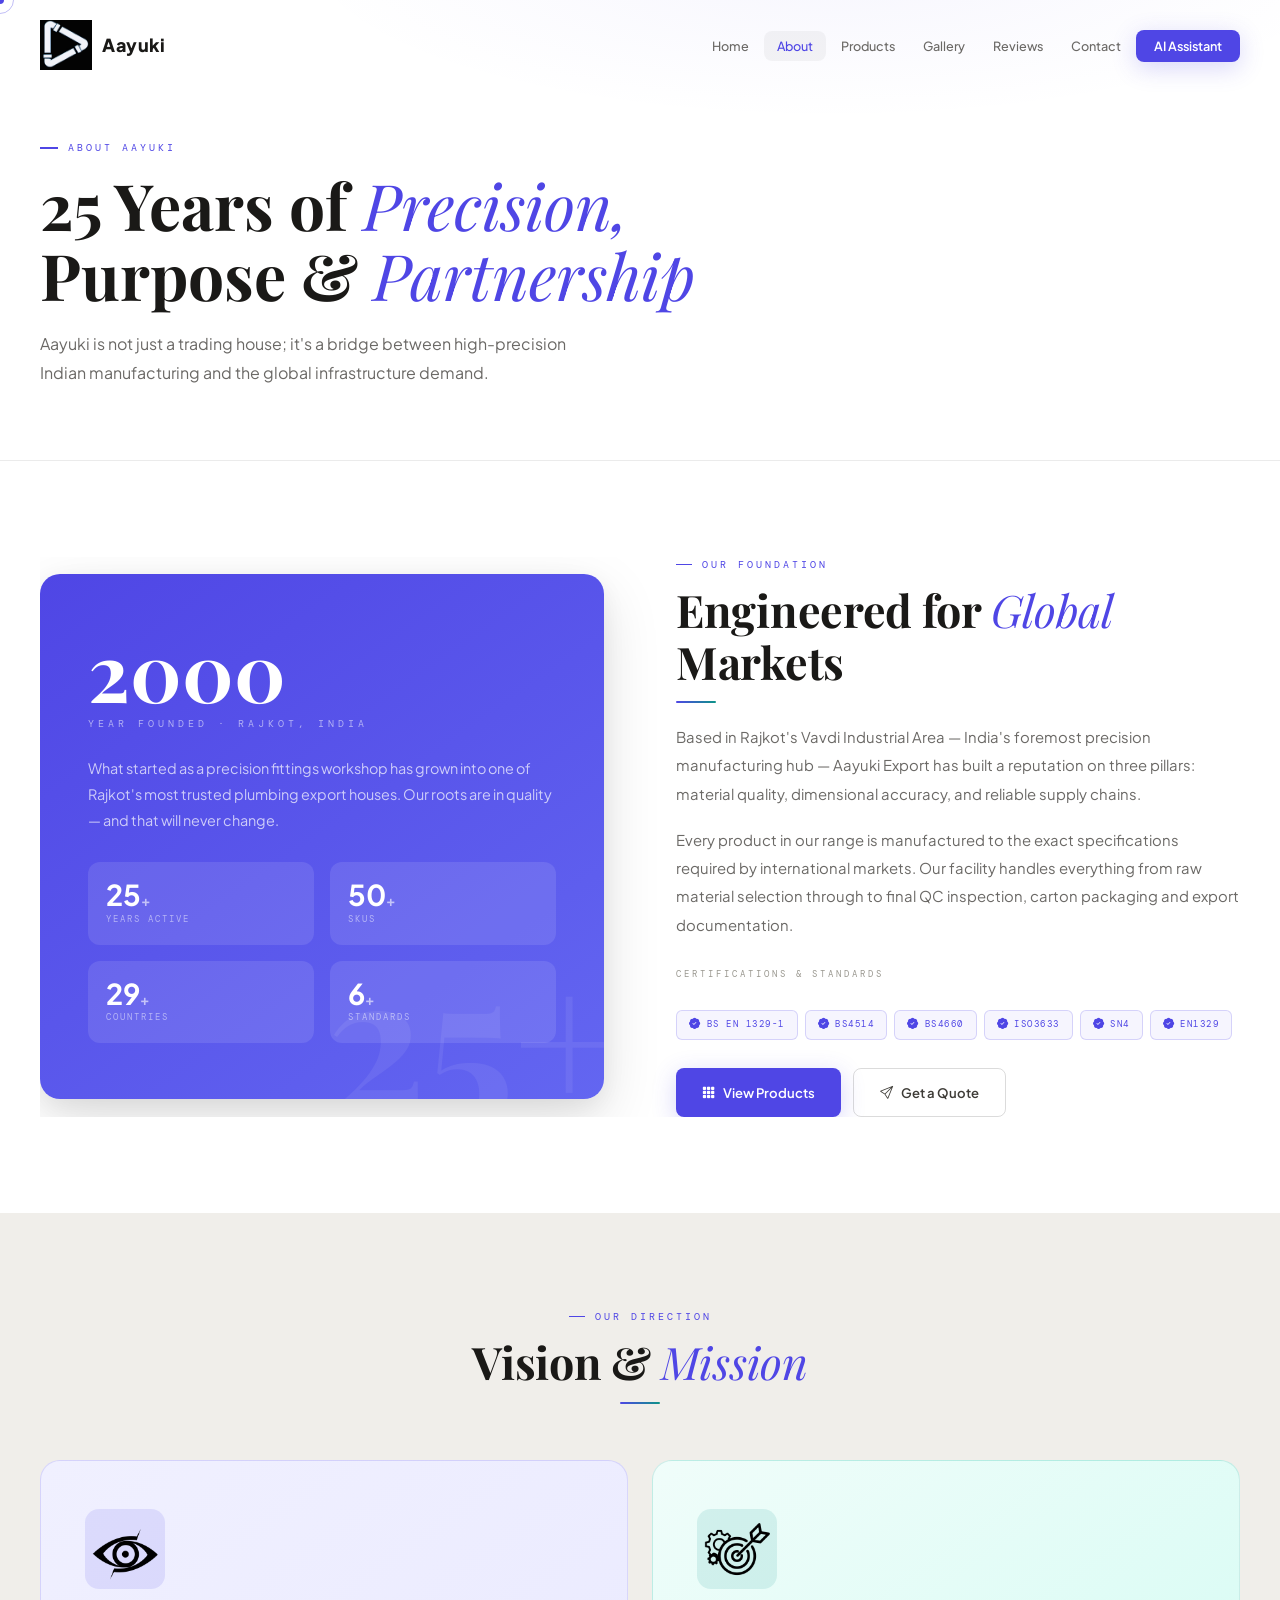
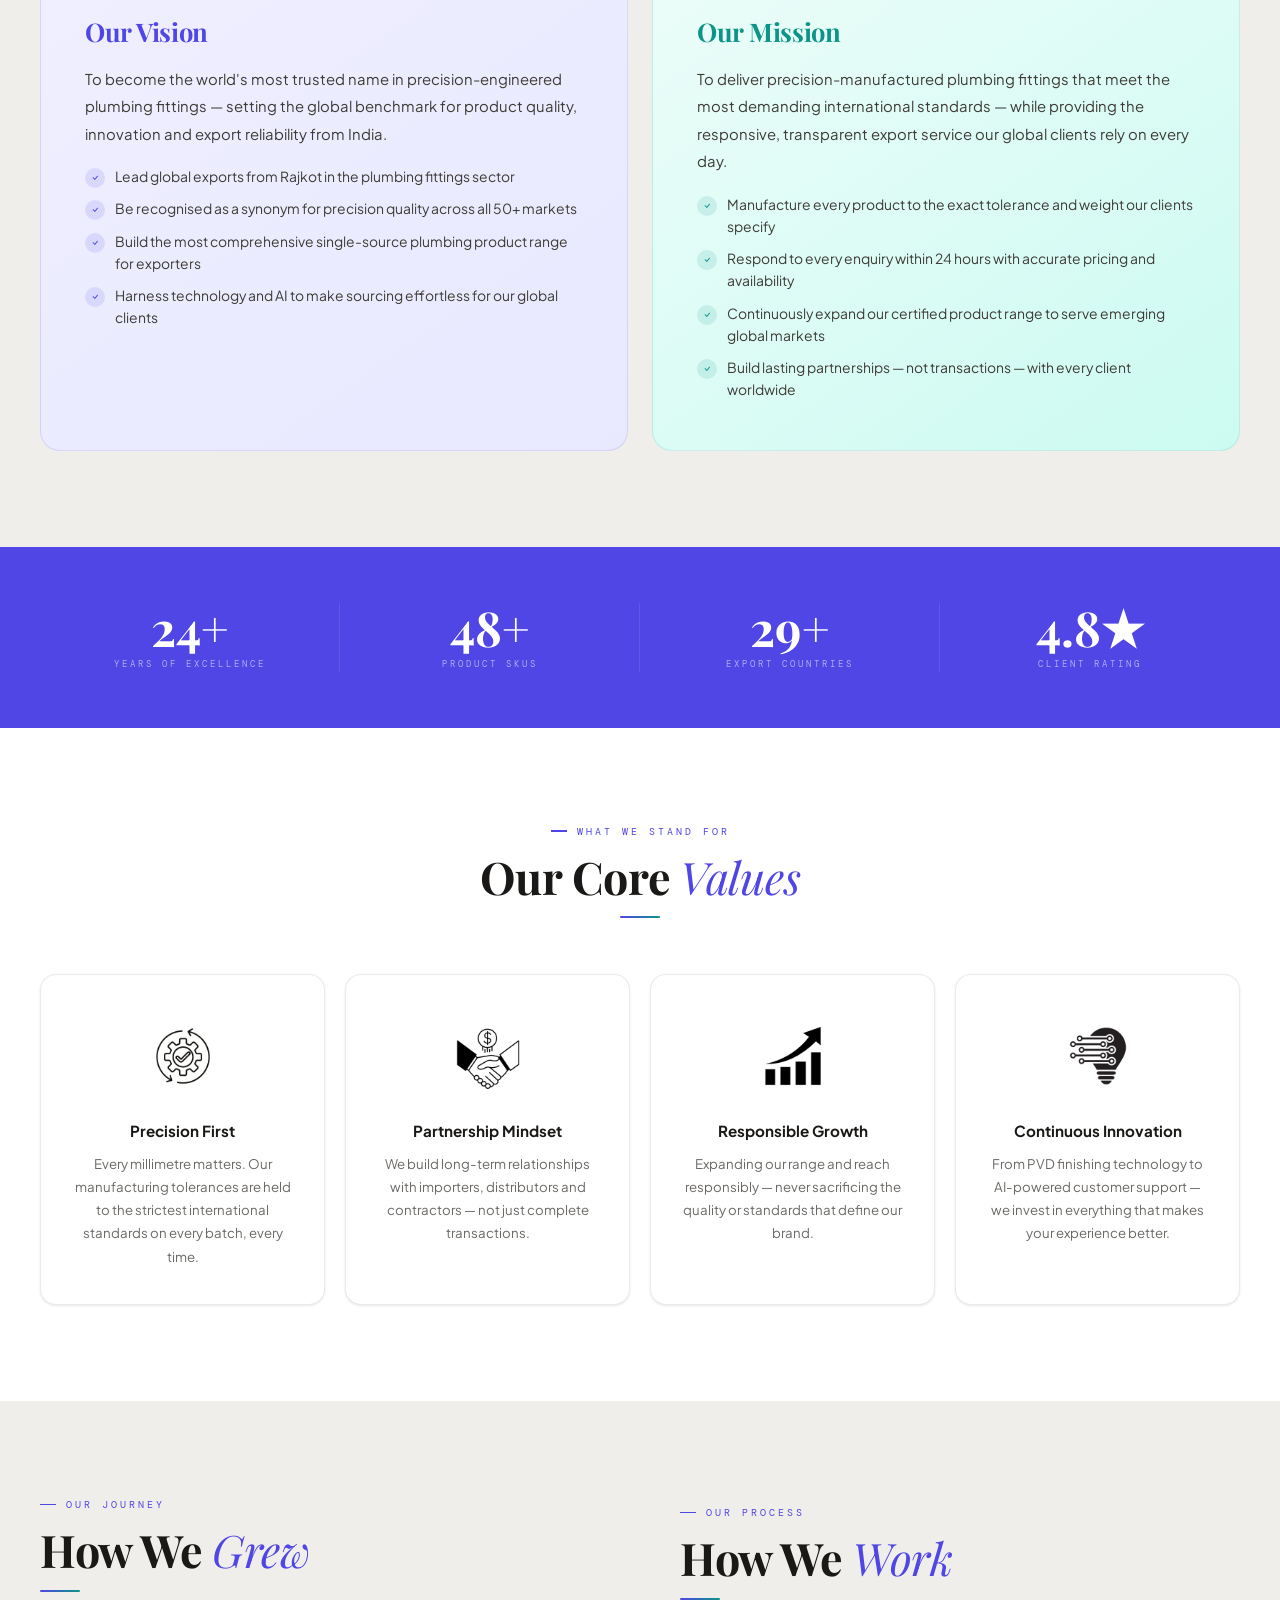
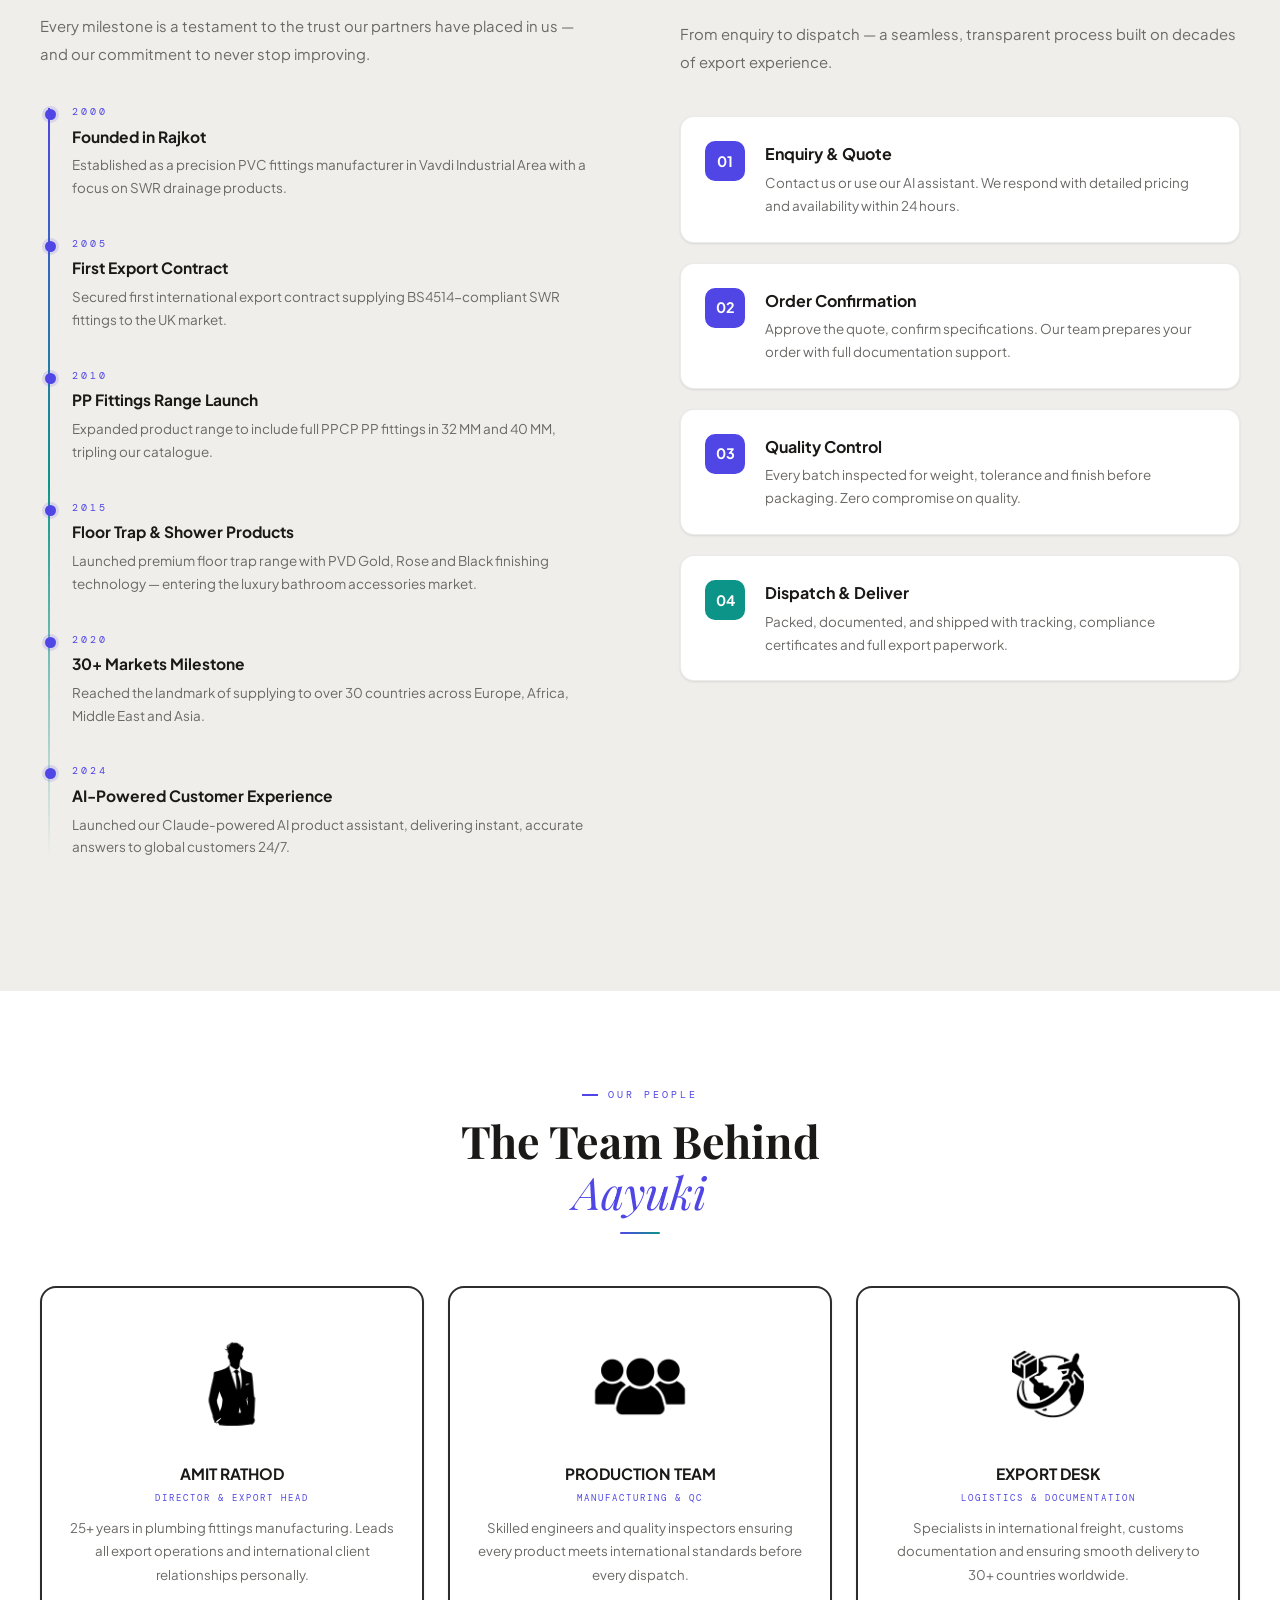
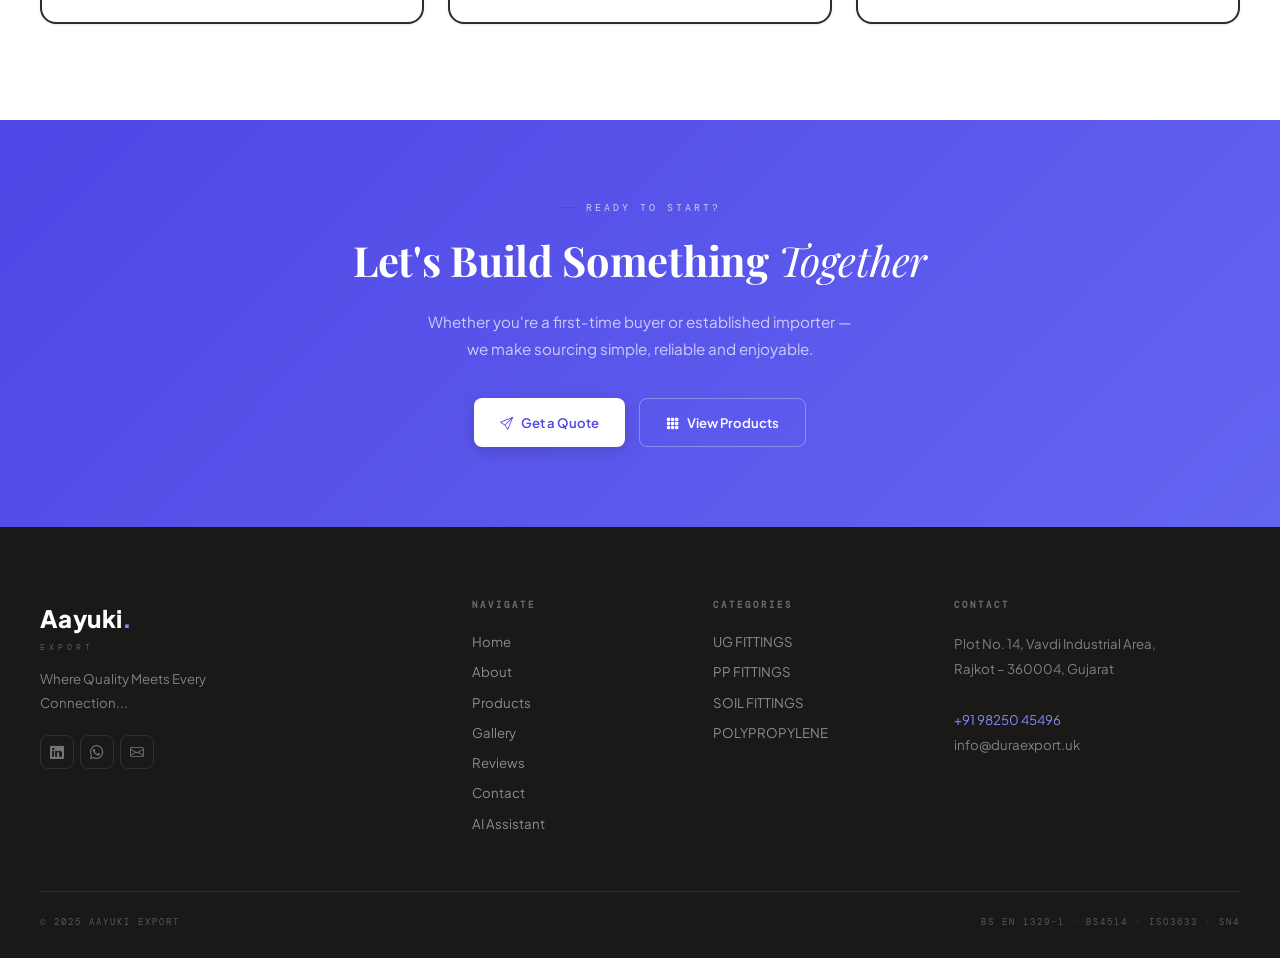
==== commit 69d86785: "ALL FRESH" ====
--- a/about.html
+++ b/about.html
@@ -348,16 +348,7 @@
   </div>
 </div>
 
-<footer>
-  <div class="wrap">
-    <div class="foot-grid">
-      <div><div class="foot-logo-name">Aayuki<span>.</span></div><div class="foot-logo-tag">Export</div><div class="foot-desc">Your trusted exporting partner for premium plumbing fittings from Rajkot, India to the world.</div><div style="margin-top:20px;"><a href="#" class="soc"><i class="bi bi-linkedin"></i></a><a href="#" class="soc"><i class="bi bi-whatsapp"></i></a><a href="mailto:info@duraexport.uk" class="soc"><i class="bi bi-envelope"></i></a></div></div>
-      <div><h6>Navigate</h6><a href="index" class="flink">Home</a><a href="about" class="flink">About Us</a><a href="products" class="flink">Products</a><a href="gallery" class="flink">Gallery</a><a href="reviews" class="flink">Reviews</a><a href="contact" class="flink">Contact</a><a href="ai" class="flink">AI Assistant</a></div>
-      <div><h6>Products</h6><a href="products" class="flink">SWR Series</a><a href="products" class="flink">PP Fittings</a><a href="products" class="flink">Floor Traps</a><a href="products" class="flink">Shower Plates</a><a href="products" class="flink">Waste Adapters</a></div>
-      <div><h6>Contact</h6><div style="font-size:.83rem;color:rgba(255,255,255,.45);line-height:1.9;">Plot No. 14, Survey No. 149,<br>Vavdi Industrial Area,<br>Rajkot – 360004, Gujarat<br><br><a href="tel:+919825045496" style="color:#818cf8;">+91 98250 45496</a><br>info@duraexport.uk</div></div>
-    </div>
-    <div class="foot-bottom"><div class="foot-copy">© 2025 AAYUKI EXPORT · RAJKOT, INDIA</div><div class="foot-copy">BS EN 1329-1 · BS4514 · ISO3633 · SN4</div></div>
-  </div>
-</footer>
+<footer><div class="wrap"><div class="foot-grid"><div><div class="foot-logo-name">Aayuki<span>.</span></div><div class="foot-logo-tag">Export</div><div class="foot-desc">Where Quality Meets Every Connection...</div><div style="margin-top:20px;"><a href="#" class="soc"><i class="bi bi-linkedin"></i></a><a href="#" class="soc"><i class="bi bi-whatsapp"></i></a><a href="mailto:info@duraexport.uk" class="soc"><i class="bi bi-envelope"></i></a></div></div><div><h6>Navigate</h6><a href="index" class="flink">Home</a><a href="about" class="flink">About</a><a href="products" class="flink">Products</a><a href="gallery" class="flink">Gallery</a><a href="reviews" class="flink">Reviews</a><a href="contact" class="flink">Contact</a><a href="ai" class="flink">AI Assistant</a></div><div><h6>Categories</h6><a href="#" onclick="filterTo('swr');return false;" class="flink">UG FITTINGS</a><a href="#" onclick="filterTo('pp');return false;" class="flink">PP FITTINGS</a><a href="#" onclick="filterTo('floor');return false;" class="flink">SOIL FITTINGS</a><a href="#" onclick="filterTo('shower');return false;" class="flink">POLYPROPYLENE</a><a href="#" onclick="filterTo('waste');return false;" class="flink"></a></div><div><h6>Contact</h6><div style="font-size:.83rem;color:rgba(255,255,255,.45);line-height:1.9;">Plot No. 14, Vavdi Industrial Area,<br>Rajkot – 360004, Gujarat<br><br><a href="tel:+919825045496" style="color:#818cf8;">+91 98250 45496</a><br>info@duraexport.uk</div></div></div><div class="foot-bottom"><div class="foot-copy">© 2025 AAYUKI EXPORT</div><div class="foot-copy">BS EN 1329-1 · BS4514 · ISO3633 · SN4</div></div></div></footer>
+
 <script src="shared.js"></script><script>initAll('about');</script>
 </body></html>
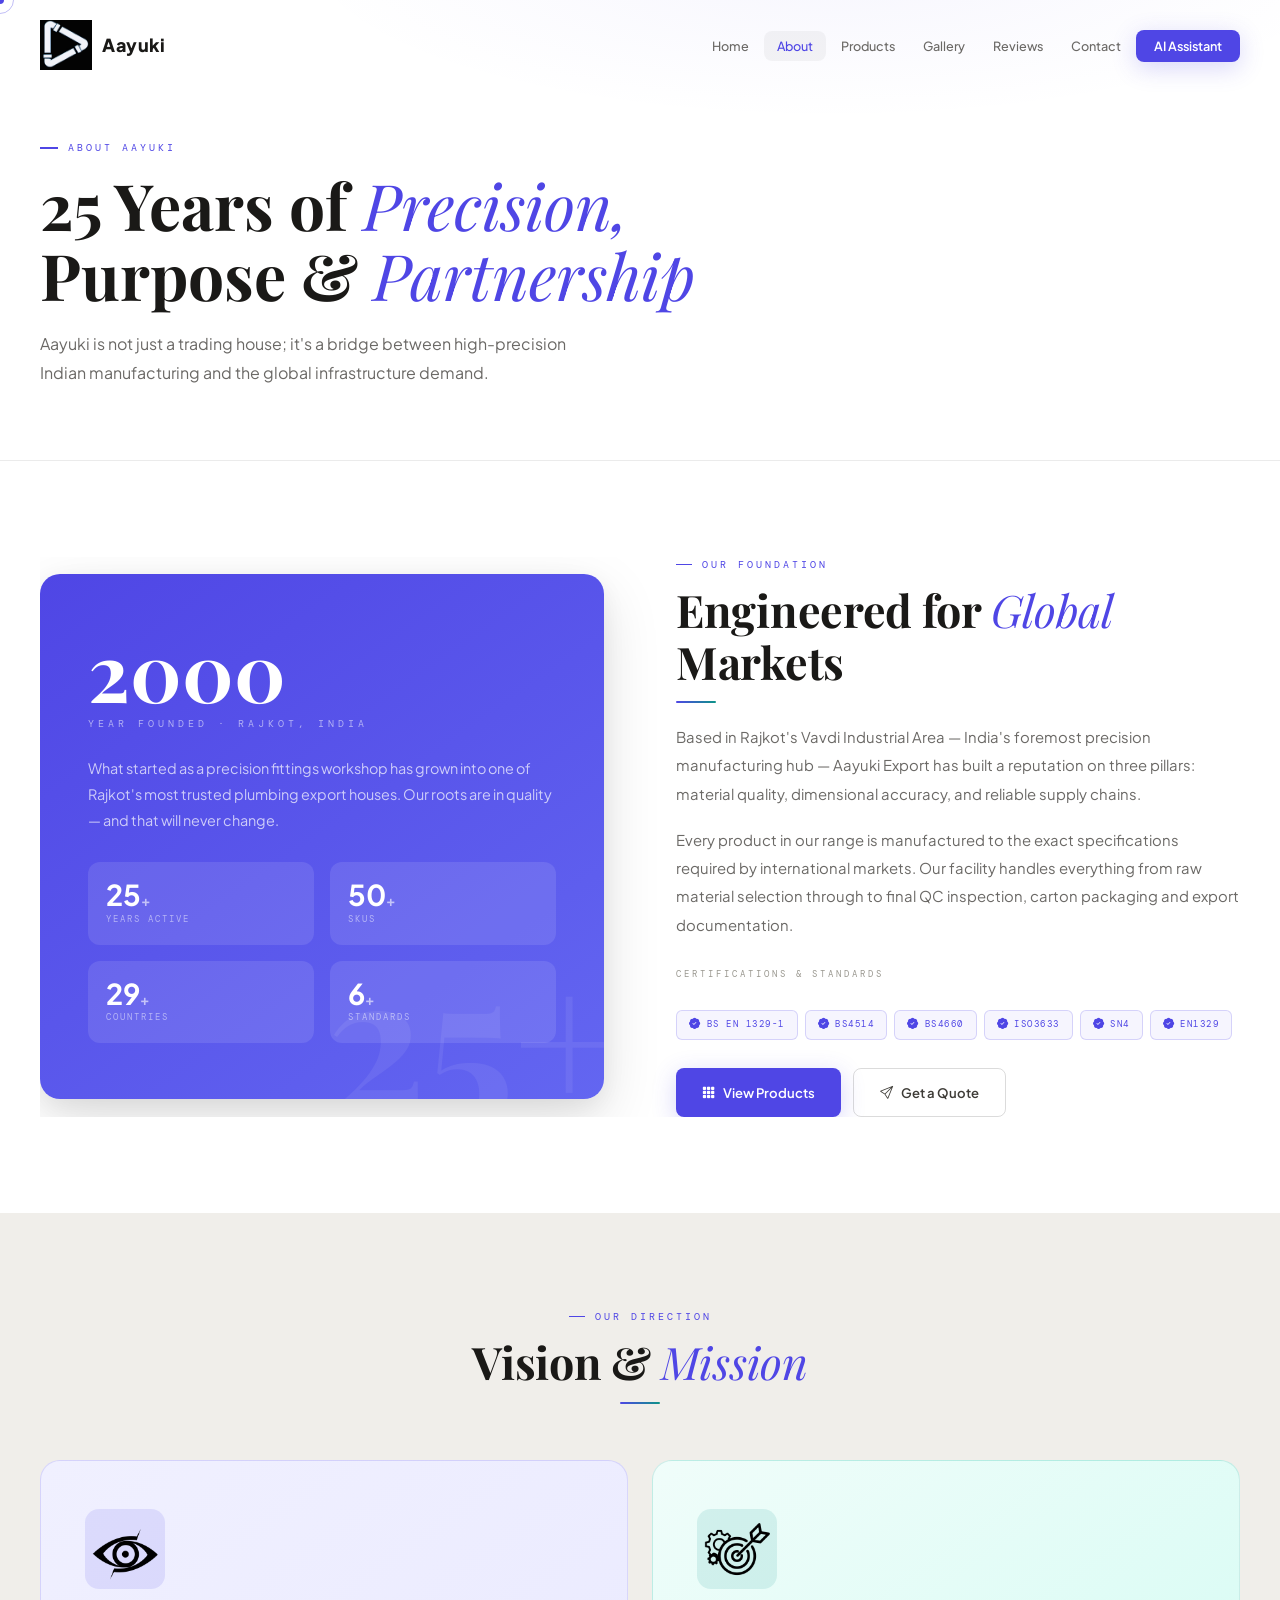
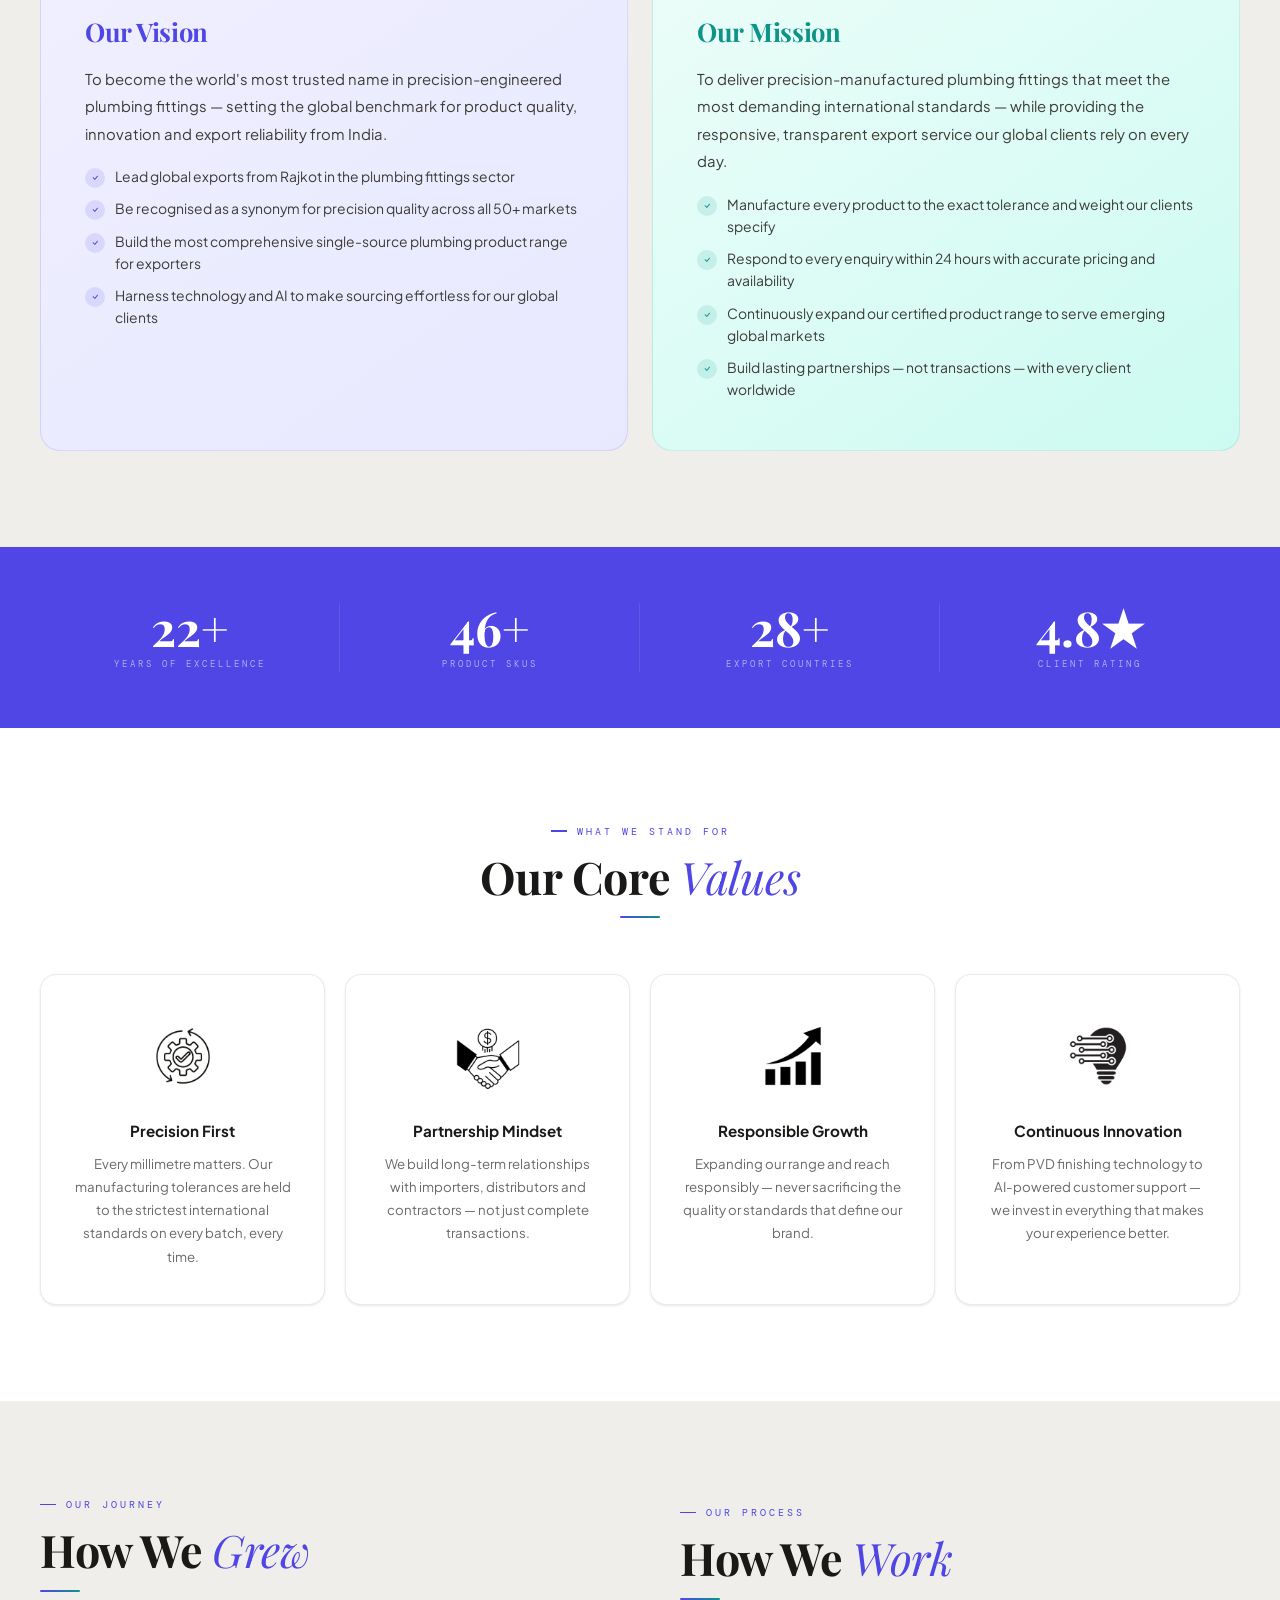
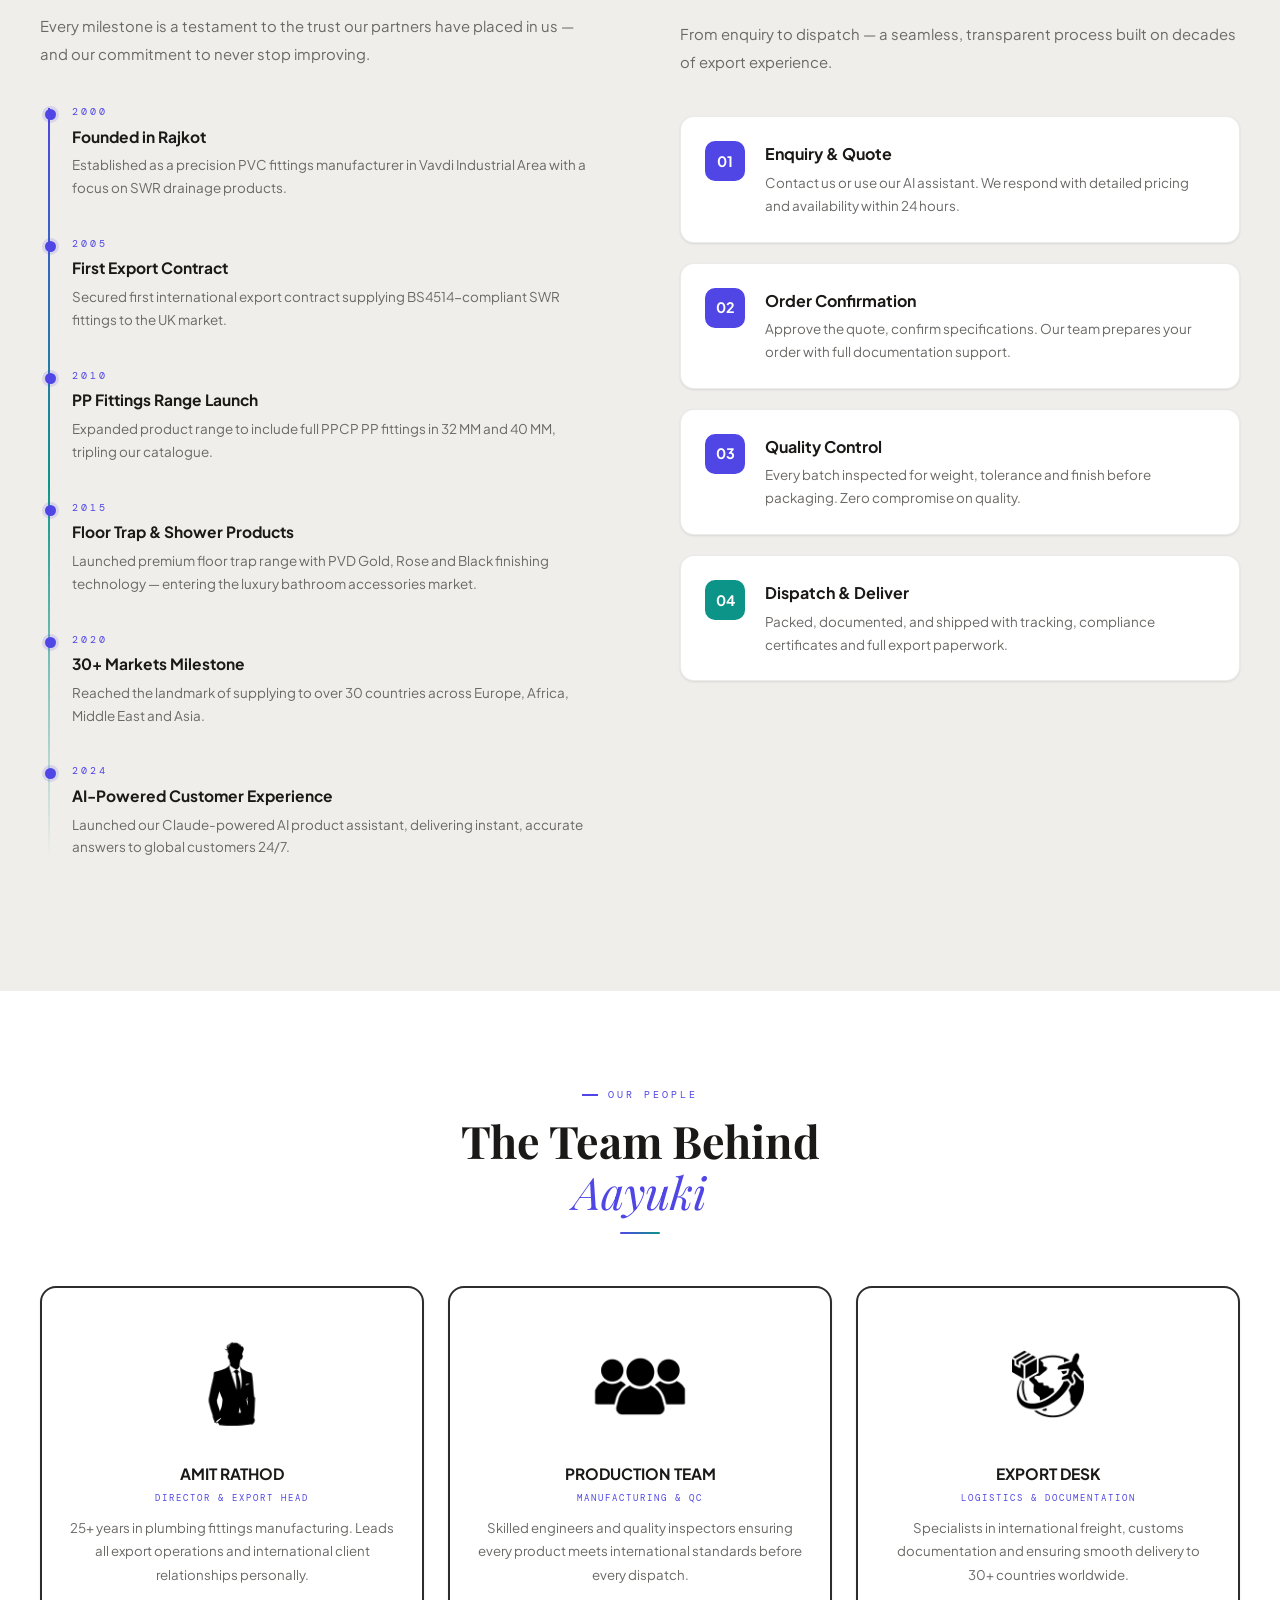
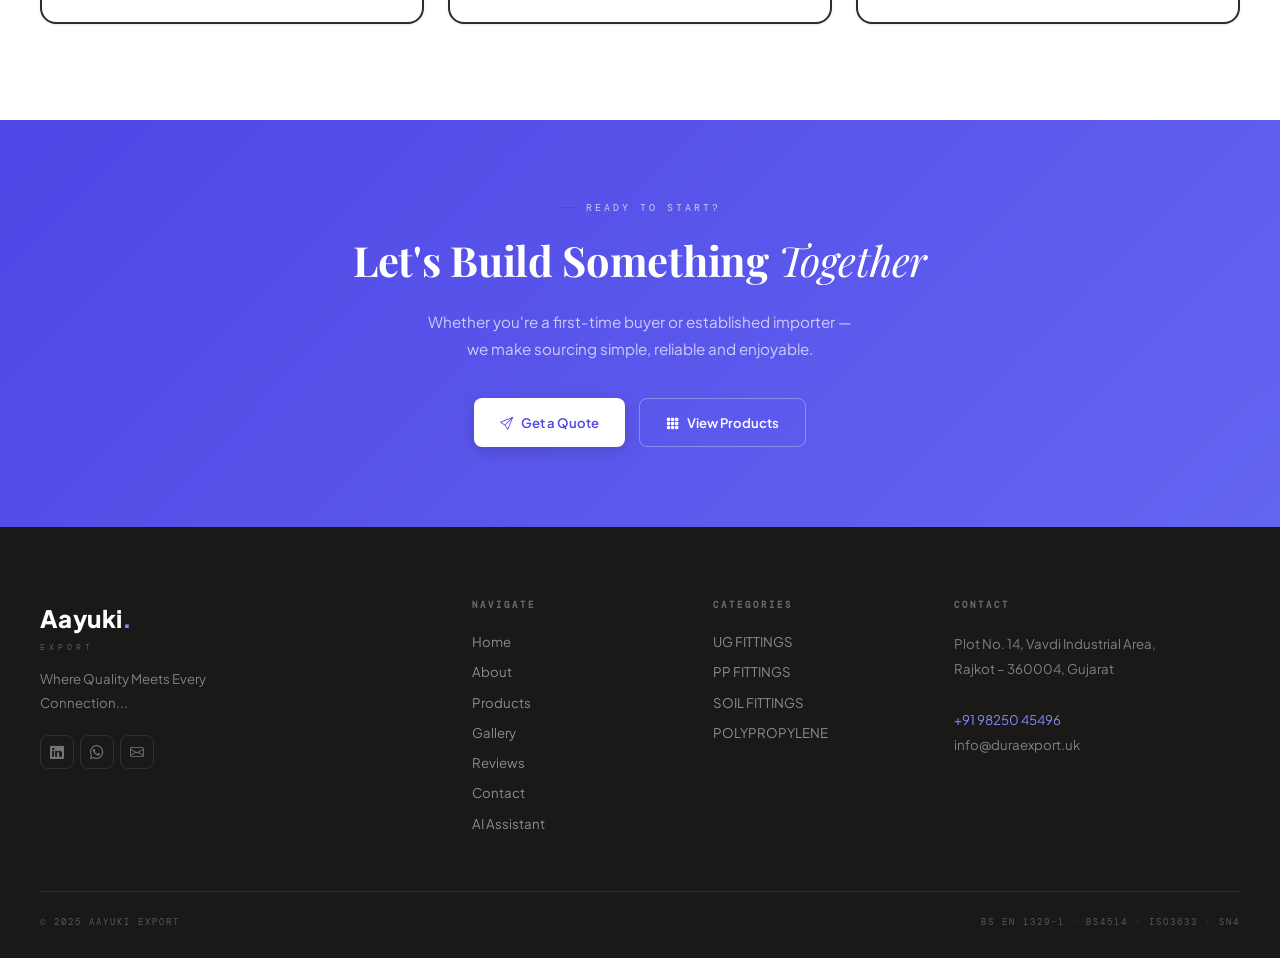
==== commit 0899aff9: "UPDATED DONE" ====
--- a/about.html
+++ b/about.html
@@ -348,7 +348,7 @@
   </div>
 </div>
 
-<footer><div class="wrap"><div class="foot-grid"><div><div class="foot-logo-name">Aayuki<span>.</span></div><div class="foot-logo-tag">Export</div><div class="foot-desc">Where Quality Meets Every Connection...</div><div style="margin-top:20px;"><a href="#" class="soc"><i class="bi bi-linkedin"></i></a><a href="#" class="soc"><i class="bi bi-whatsapp"></i></a><a href="mailto:info@duraexport.uk" class="soc"><i class="bi bi-envelope"></i></a></div></div><div><h6>Navigate</h6><a href="index" class="flink">Home</a><a href="about" class="flink">About</a><a href="products" class="flink">Products</a><a href="gallery" class="flink">Gallery</a><a href="reviews" class="flink">Reviews</a><a href="contact" class="flink">Contact</a><a href="ai" class="flink">AI Assistant</a></div><div><h6>Categories</h6><a href="#" onclick="filterTo('swr');return false;" class="flink">UG FITTINGS</a><a href="#" onclick="filterTo('pp');return false;" class="flink">PP FITTINGS</a><a href="#" onclick="filterTo('floor');return false;" class="flink">SOIL FITTINGS</a><a href="#" onclick="filterTo('shower');return false;" class="flink">POLYPROPYLENE</a><a href="#" onclick="filterTo('waste');return false;" class="flink"></a></div><div><h6>Contact</h6><div style="font-size:.83rem;color:rgba(255,255,255,.45);line-height:1.9;">Plot No. 14, Vavdi Industrial Area,<br>Rajkot – 360004, Gujarat<br><br><a href="tel:+919825045496" style="color:#818cf8;">+91 98250 45496</a><br>info@duraexport.uk</div></div></div><div class="foot-bottom"><div class="foot-copy">© 2025 AAYUKI EXPORT</div><div class="foot-copy">BS EN 1329-1 · BS4514 · ISO3633 · SN4</div></div></div></footer>
+<footer><div class="wrap"><div class="foot-grid"><div><div class="foot-logo-name">Aayuki<span>.</span></div><div class="foot-logo-tag">Export</div><div class="foot-desc">Where Quality Meets Every Connection...</div><div style="margin-top:20px;"><a href="#" class="soc"><i class="bi bi-linkedin"></i></a><a href="#" class="soc"><i class="bi bi-whatsapp"></i></a><a href="mailto:info@duraexport.uk" class="soc"><i class="bi bi-envelope"></i></a></div></div><div><h6>Navigate</h6><a href="index" class="flink">Home</a><a href="about" class="flink">About</a><a href="products" class="flink">Products</a><a href="gallery" class="flink">Gallery</a><a href="reviews" class="flink">Reviews</a><a href="contact" class="flink">Contact</a><a href="ai" class="flink">AI Assistant</a></div><div><h6>Categories</h6><a href="products.html" onclick="filterTo('swr');return false;" class="flink">UG FITTINGS</a><a href="products.html" onclick="filterTo('pp');return false;" class="flink">PP FITTINGS</a><a href="products.html" onclick="filterTo('floor');return false;" class="flink">SOIL FITTINGS</a><a href="products.html" onclick="filterTo('shower');return false;" class="flink">POLYPROPYLENE</a><a href="#" onclick="filterTo('waste');return false;" class="flink"></a></div><div><h6>Contact</h6><div style="font-size:.83rem;color:rgba(255,255,255,.45);line-height:1.9;">Plot No. 14, Vavdi Industrial Area,<br>Rajkot – 360004, Gujarat<br><br><a href="tel:+919825045496" style="color:#818cf8;">+91 98250 45496</a><br>info@duraexport.uk</div></div></div><div class="foot-bottom"><div class="foot-copy">© 2025 AAYUKI EXPORT</div><div class="foot-copy">BS EN 1329-1 · BS4514 · ISO3633 · SN4</div></div></div></footer>
 
 <script src="shared.js"></script><script>initAll('about');</script>
 </body></html>
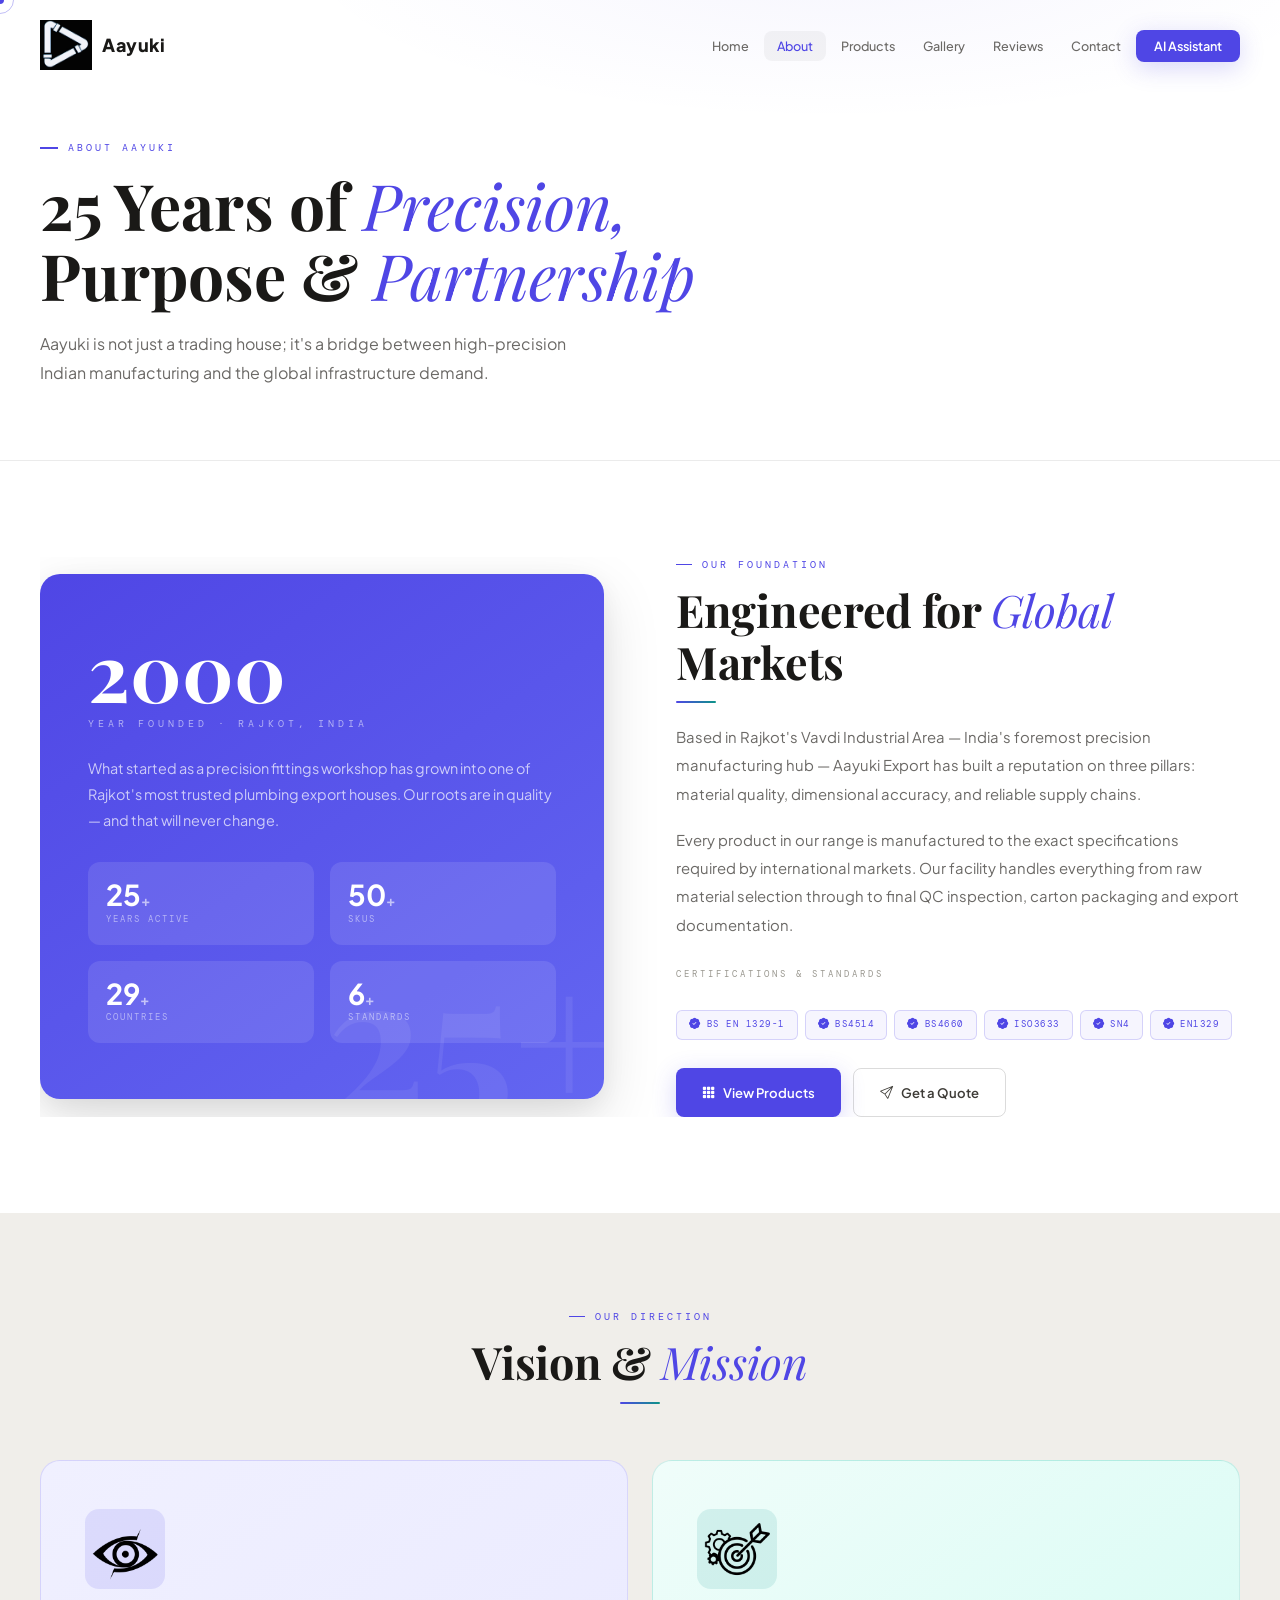
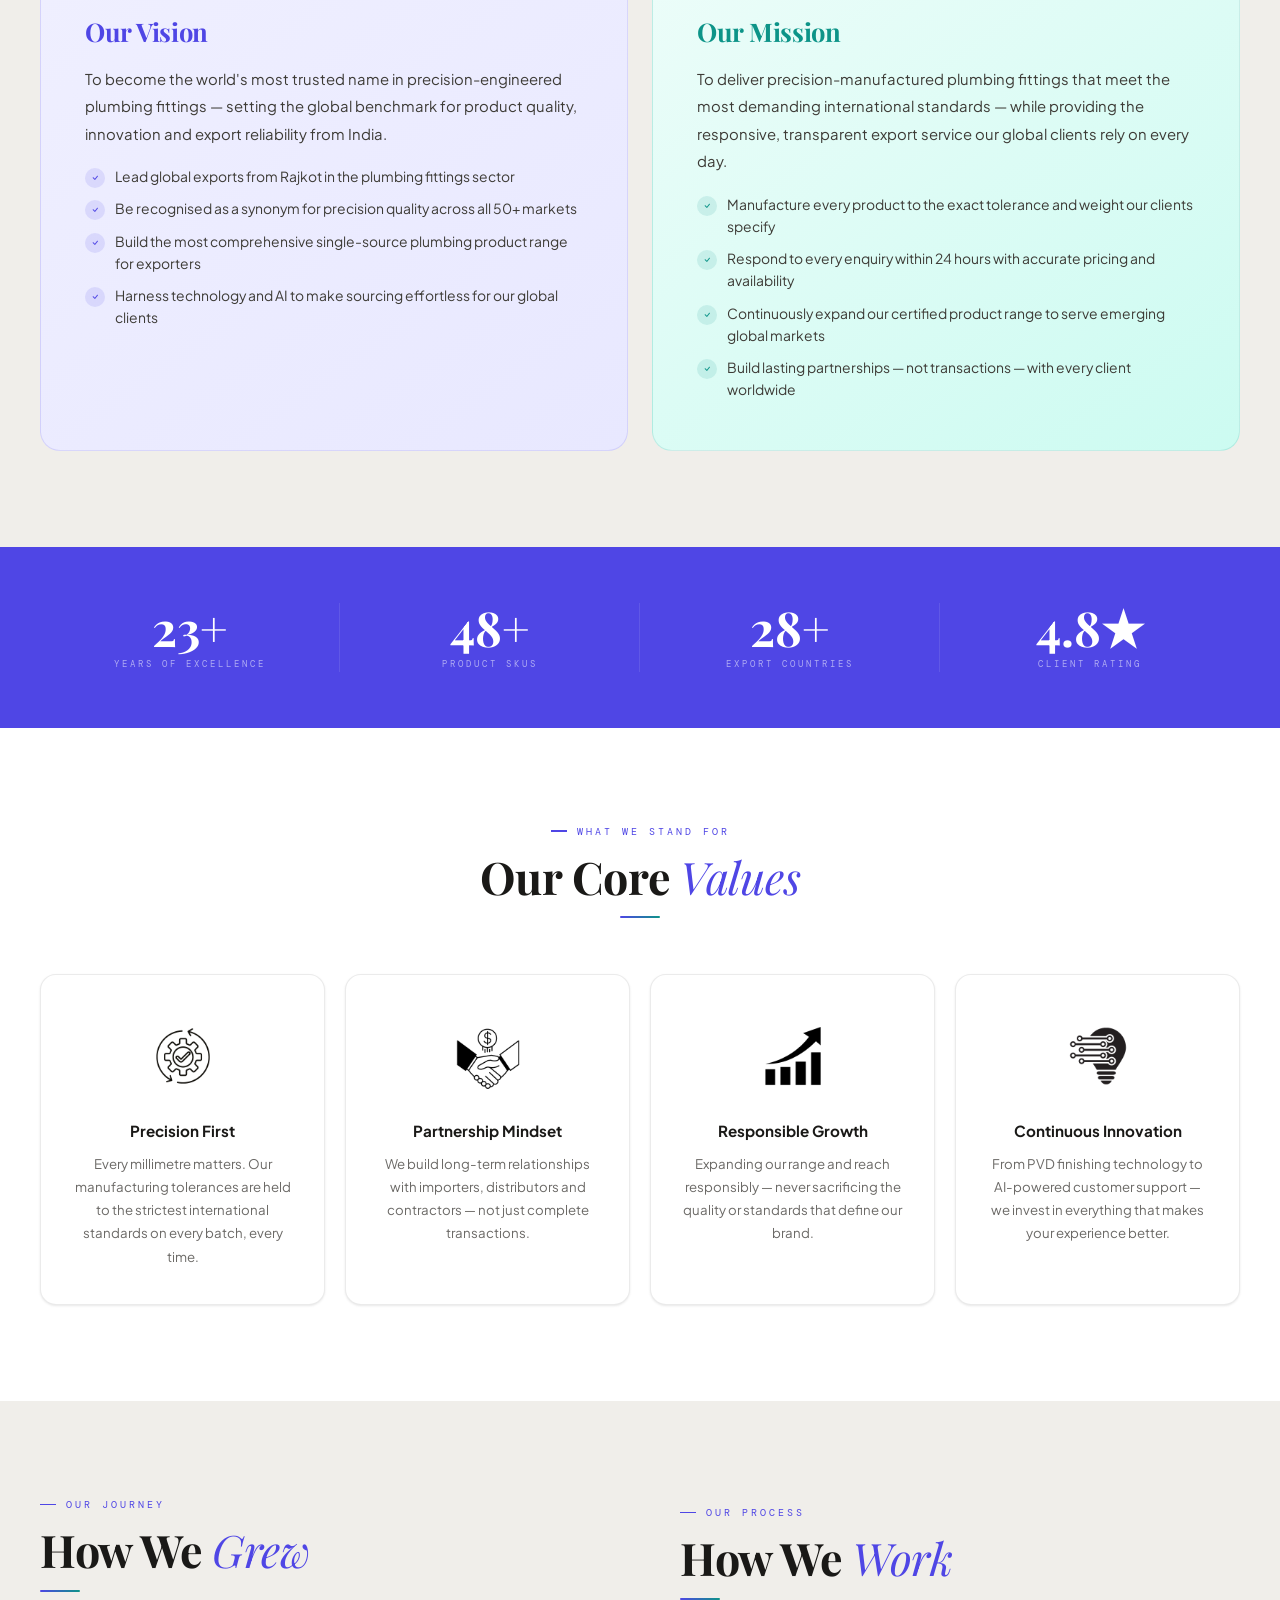
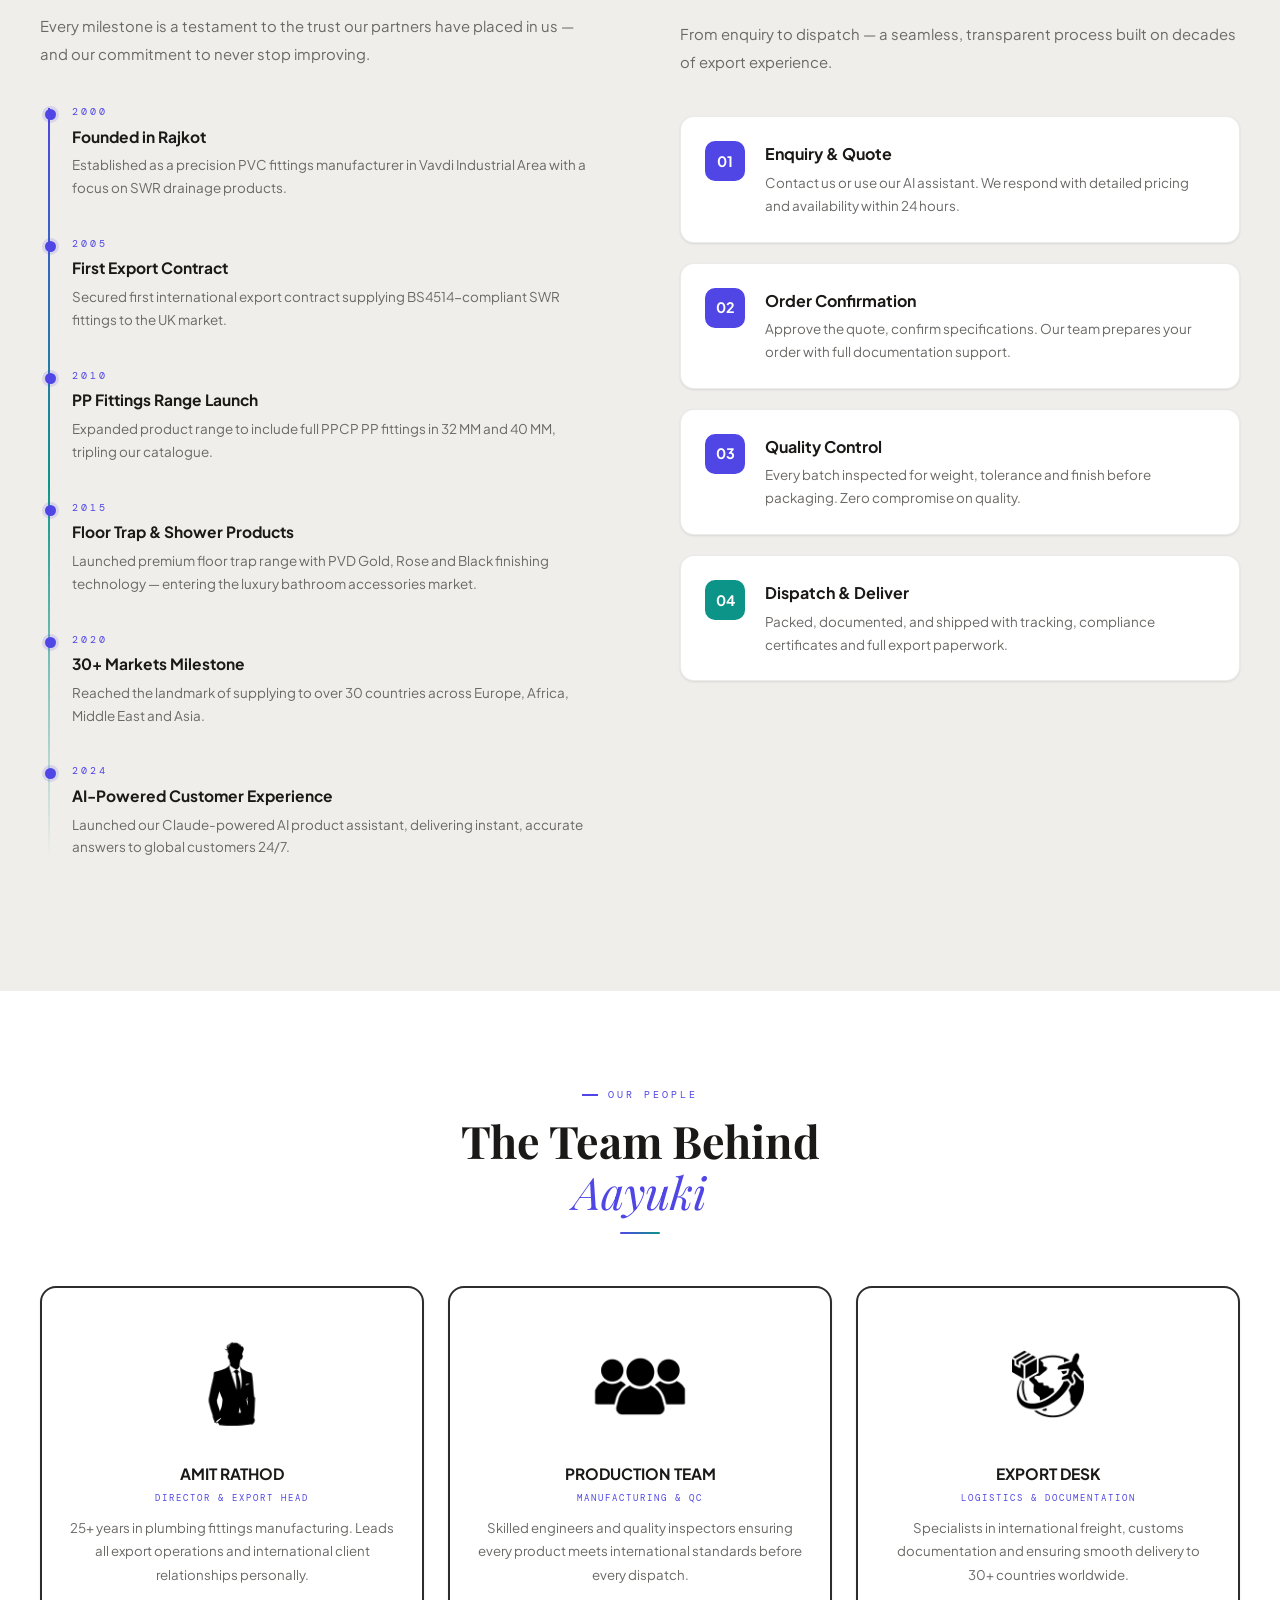
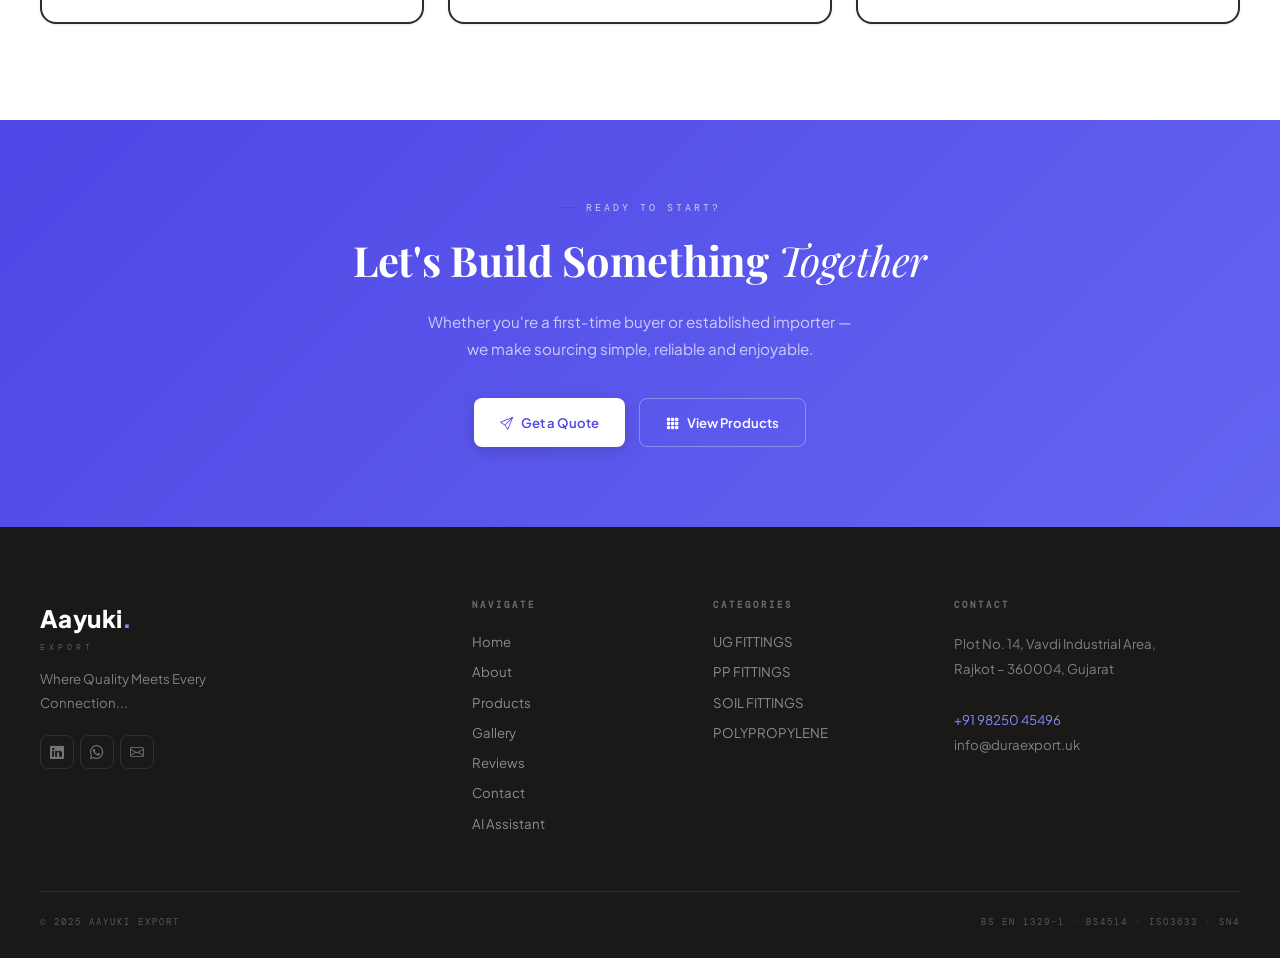
==== commit 8e9381de: "footer" ====
--- a/about.html
+++ b/about.html
@@ -348,7 +348,7 @@
   </div>
 </div>
 
-<footer><div class="wrap"><div class="foot-grid"><div><div class="foot-logo-name">Aayuki<span>.</span></div><div class="foot-logo-tag">Export</div><div class="foot-desc">Where Quality Meets Every Connection...</div><div style="margin-top:20px;"><a href="#" class="soc"><i class="bi bi-linkedin"></i></a><a href="#" class="soc"><i class="bi bi-whatsapp"></i></a><a href="mailto:info@duraexport.uk" class="soc"><i class="bi bi-envelope"></i></a></div></div><div><h6>Navigate</h6><a href="index" class="flink">Home</a><a href="about" class="flink">About</a><a href="products" class="flink">Products</a><a href="gallery" class="flink">Gallery</a><a href="reviews" class="flink">Reviews</a><a href="contact" class="flink">Contact</a><a href="ai" class="flink">AI Assistant</a></div><div><h6>Categories</h6><a href="products.html" onclick="filterTo('swr');return false;" class="flink">UG FITTINGS</a><a href="products.html" onclick="filterTo('pp');return false;" class="flink">PP FITTINGS</a><a href="products.html" onclick="filterTo('floor');return false;" class="flink">SOIL FITTINGS</a><a href="products.html" onclick="filterTo('shower');return false;" class="flink">POLYPROPYLENE</a><a href="#" onclick="filterTo('waste');return false;" class="flink"></a></div><div><h6>Contact</h6><div style="font-size:.83rem;color:rgba(255,255,255,.45);line-height:1.9;">Plot No. 14, Vavdi Industrial Area,<br>Rajkot – 360004, Gujarat<br><br><a href="tel:+919825045496" style="color:#818cf8;">+91 98250 45496</a><br>info@duraexport.uk</div></div></div><div class="foot-bottom"><div class="foot-copy">© 2025 AAYUKI EXPORT</div><div class="foot-copy">BS EN 1329-1 · BS4514 · ISO3633 · SN4</div></div></div></footer>
+<footer><div class="wrap"><div class="foot-grid"><div><div class="foot-logo-name">Aayuki<span>.</span></div><div class="foot-logo-tag">Export</div><div class="foot-desc">Where Quality Meets Every Connection...</div><div style="margin-top:20px;"><a href="#" class="soc"><i class="bi bi-linkedin"></i></a><a href="https://wa.me/919825045496" class="soc"><i class="bi bi-whatsapp"></i></a><a href="mailto:info@duraexport.uk" class="soc"><i class="bi bi-envelope"></i></a></div></div><div><h6>Navigate</h6><a href="index" class="flink">Home</a><a href="about" class="flink">About</a><a href="products" class="flink">Products</a><a href="gallery" class="flink">Gallery</a><a href="reviews" class="flink">Reviews</a><a href="contact" class="flink">Contact</a><a href="ai" class="flink">AI Assistant</a></div><div><h6>Categories</h6><a href="products.html" onclick="filterTo('swr');return false;" class="flink">UG FITTINGS</a><a href="products.html" onclick="filterTo('pp');return false;" class="flink">PP FITTINGS</a><a href="products.html" onclick="filterTo('floor');return false;" class="flink">SOIL FITTINGS</a><a href="products.html" onclick="filterTo('shower');return false;" class="flink">POLYPROPYLENE</a><a href="#" onclick="filterTo('waste');return false;" class="flink"></a></div><div><h6>Contact</h6><div style="font-size:.83rem;color:rgba(255,255,255,.45);line-height:1.9;">Plot No. 14, Vavdi Industrial Area,<br>Rajkot – 360004, Gujarat<br><br><a href="tel:+919825045496" style="color:#818cf8;">+91 98250 45496</a><br>info@duraexport.uk</div></div></div><div class="foot-bottom"><div class="foot-copy">© 2025 AAYUKI EXPORT</div><div class="foot-copy">BS EN 1329-1 · BS4514 · ISO3633 · SN4</div></div></div></footer>
 
 <script src="shared.js"></script><script>initAll('about');</script>
 </body></html>
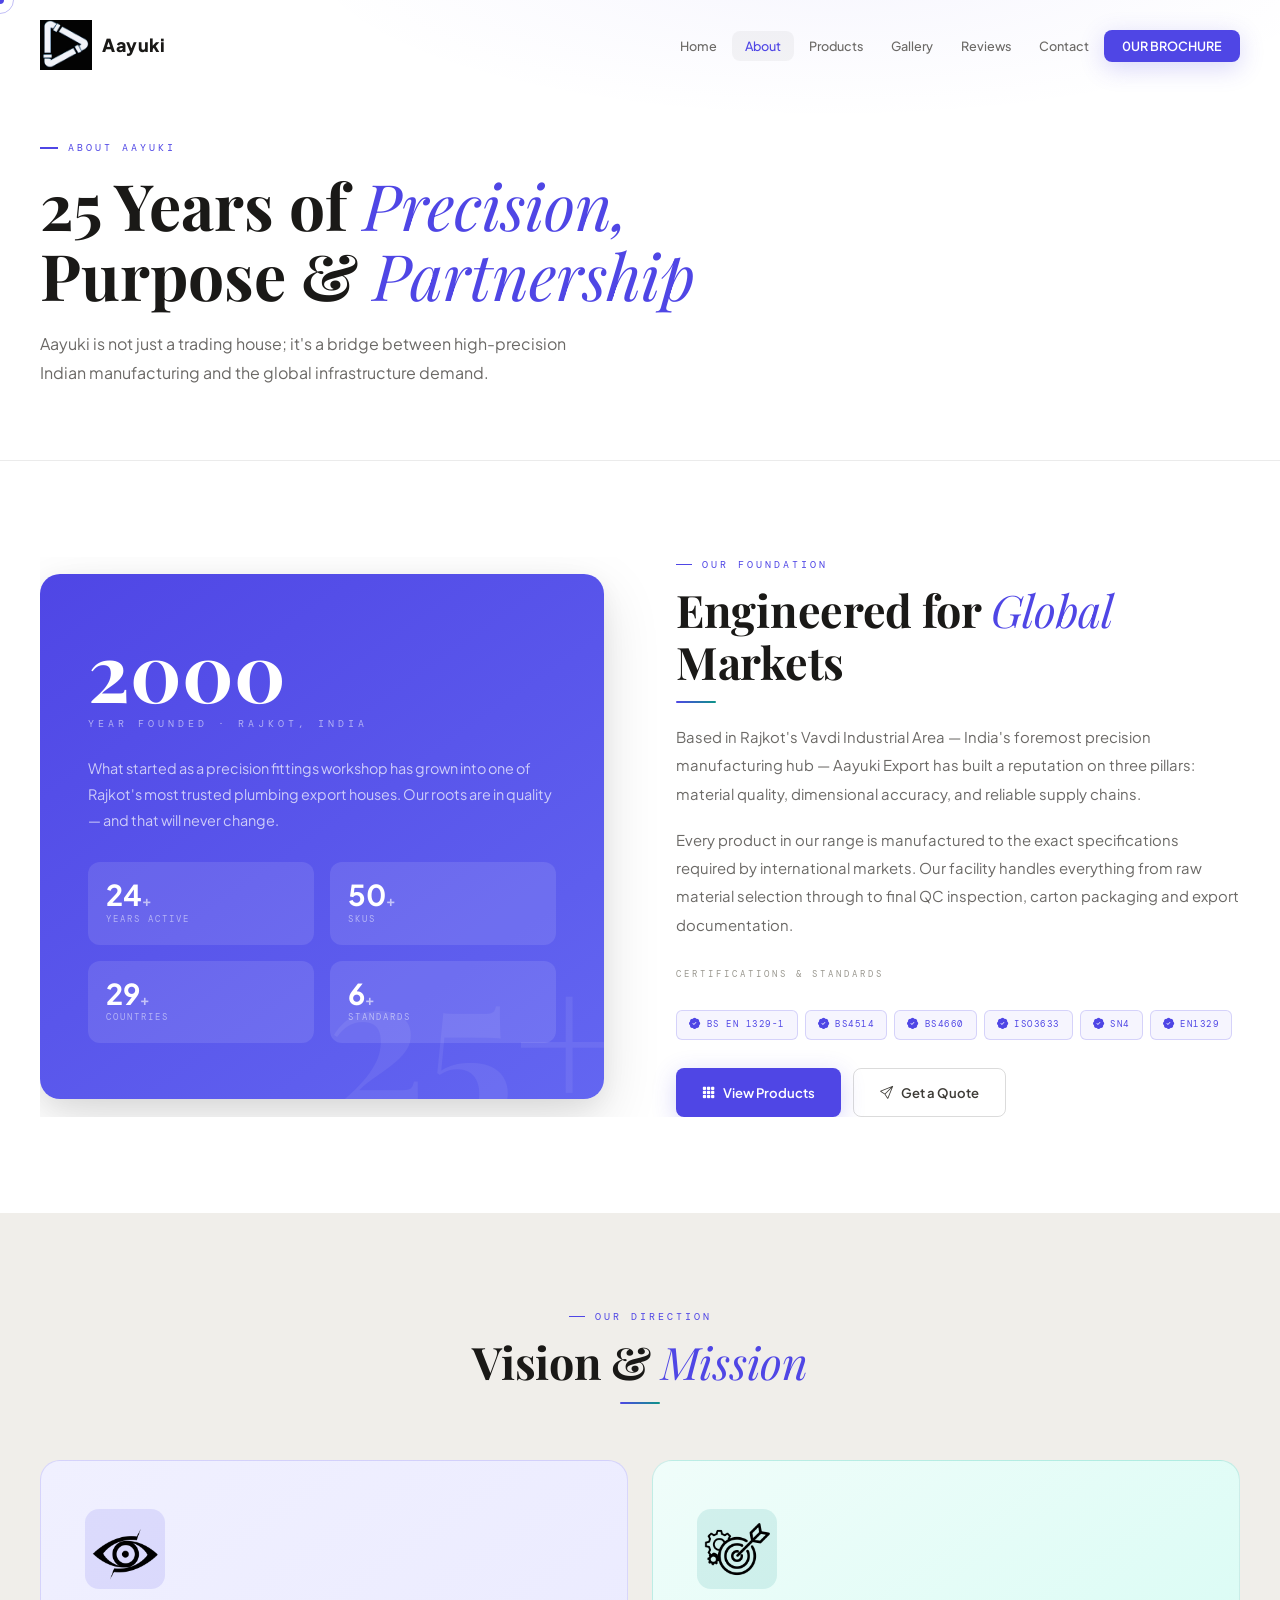
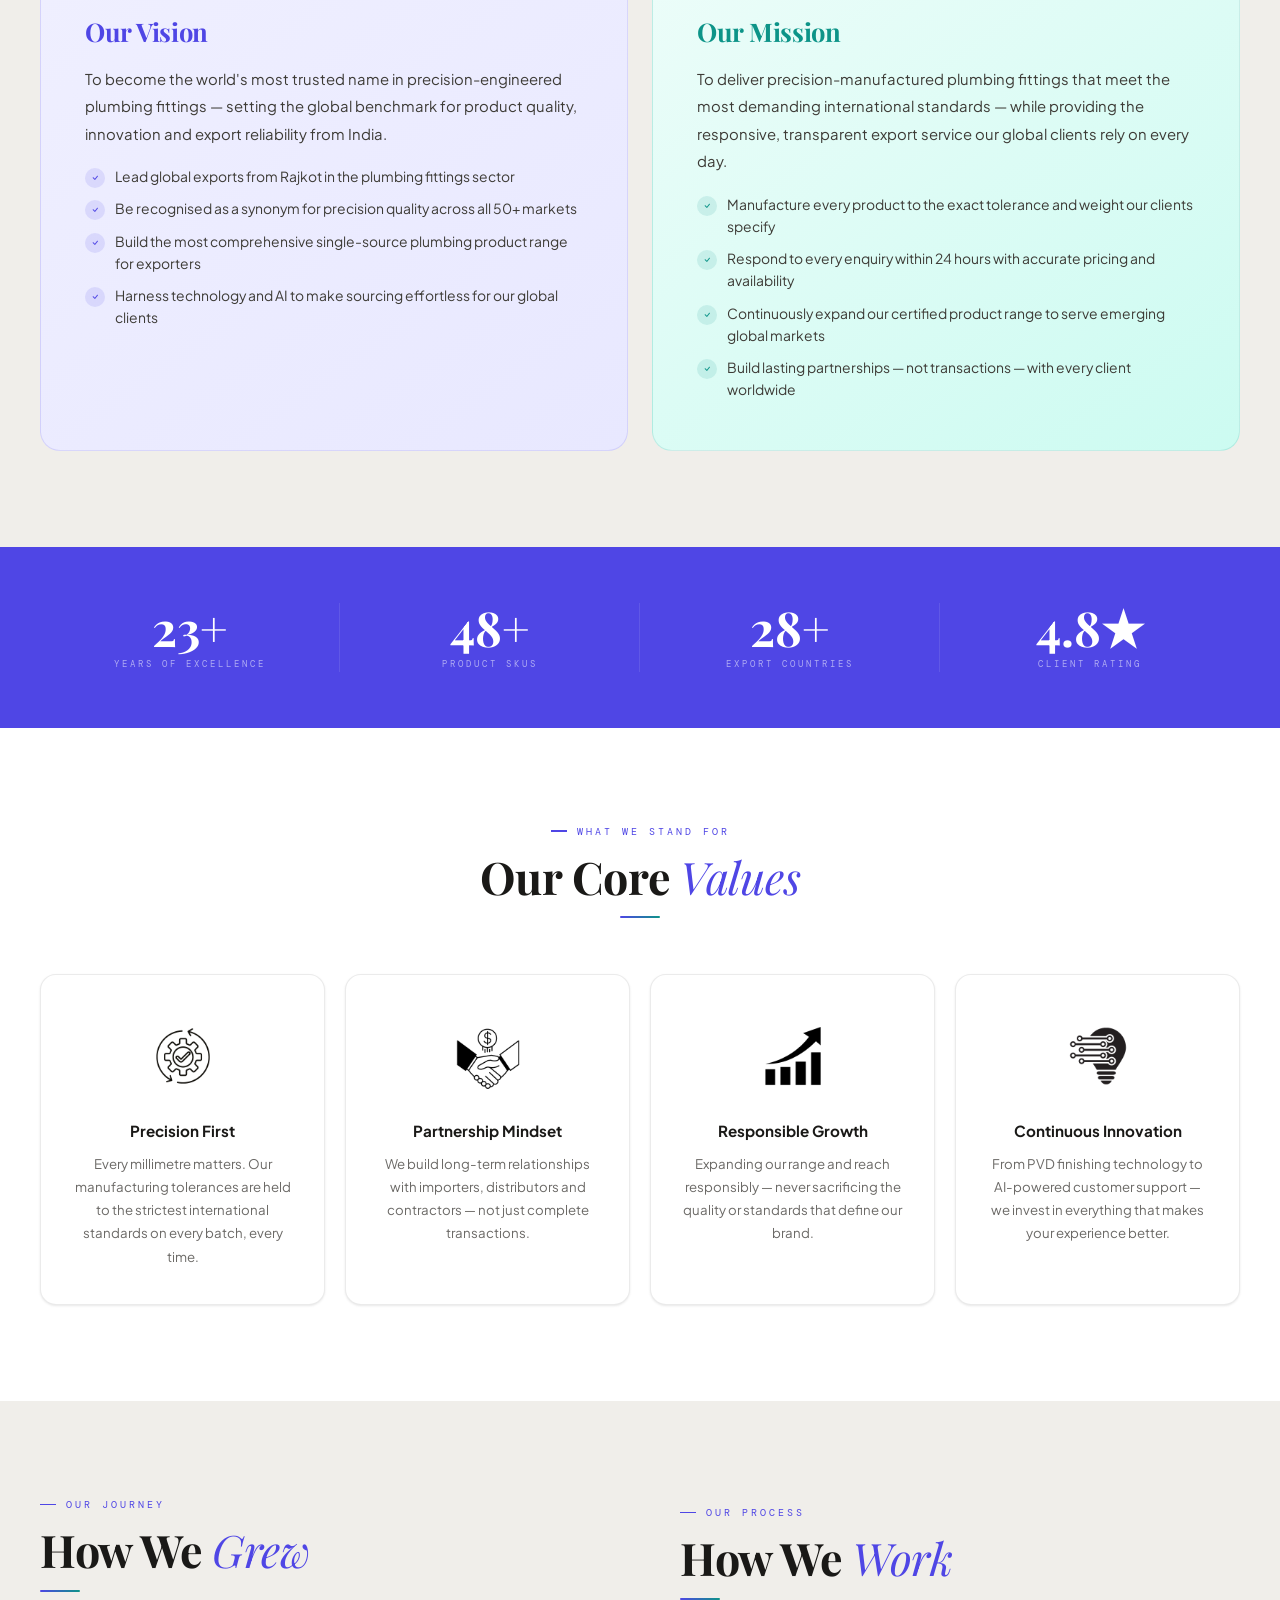
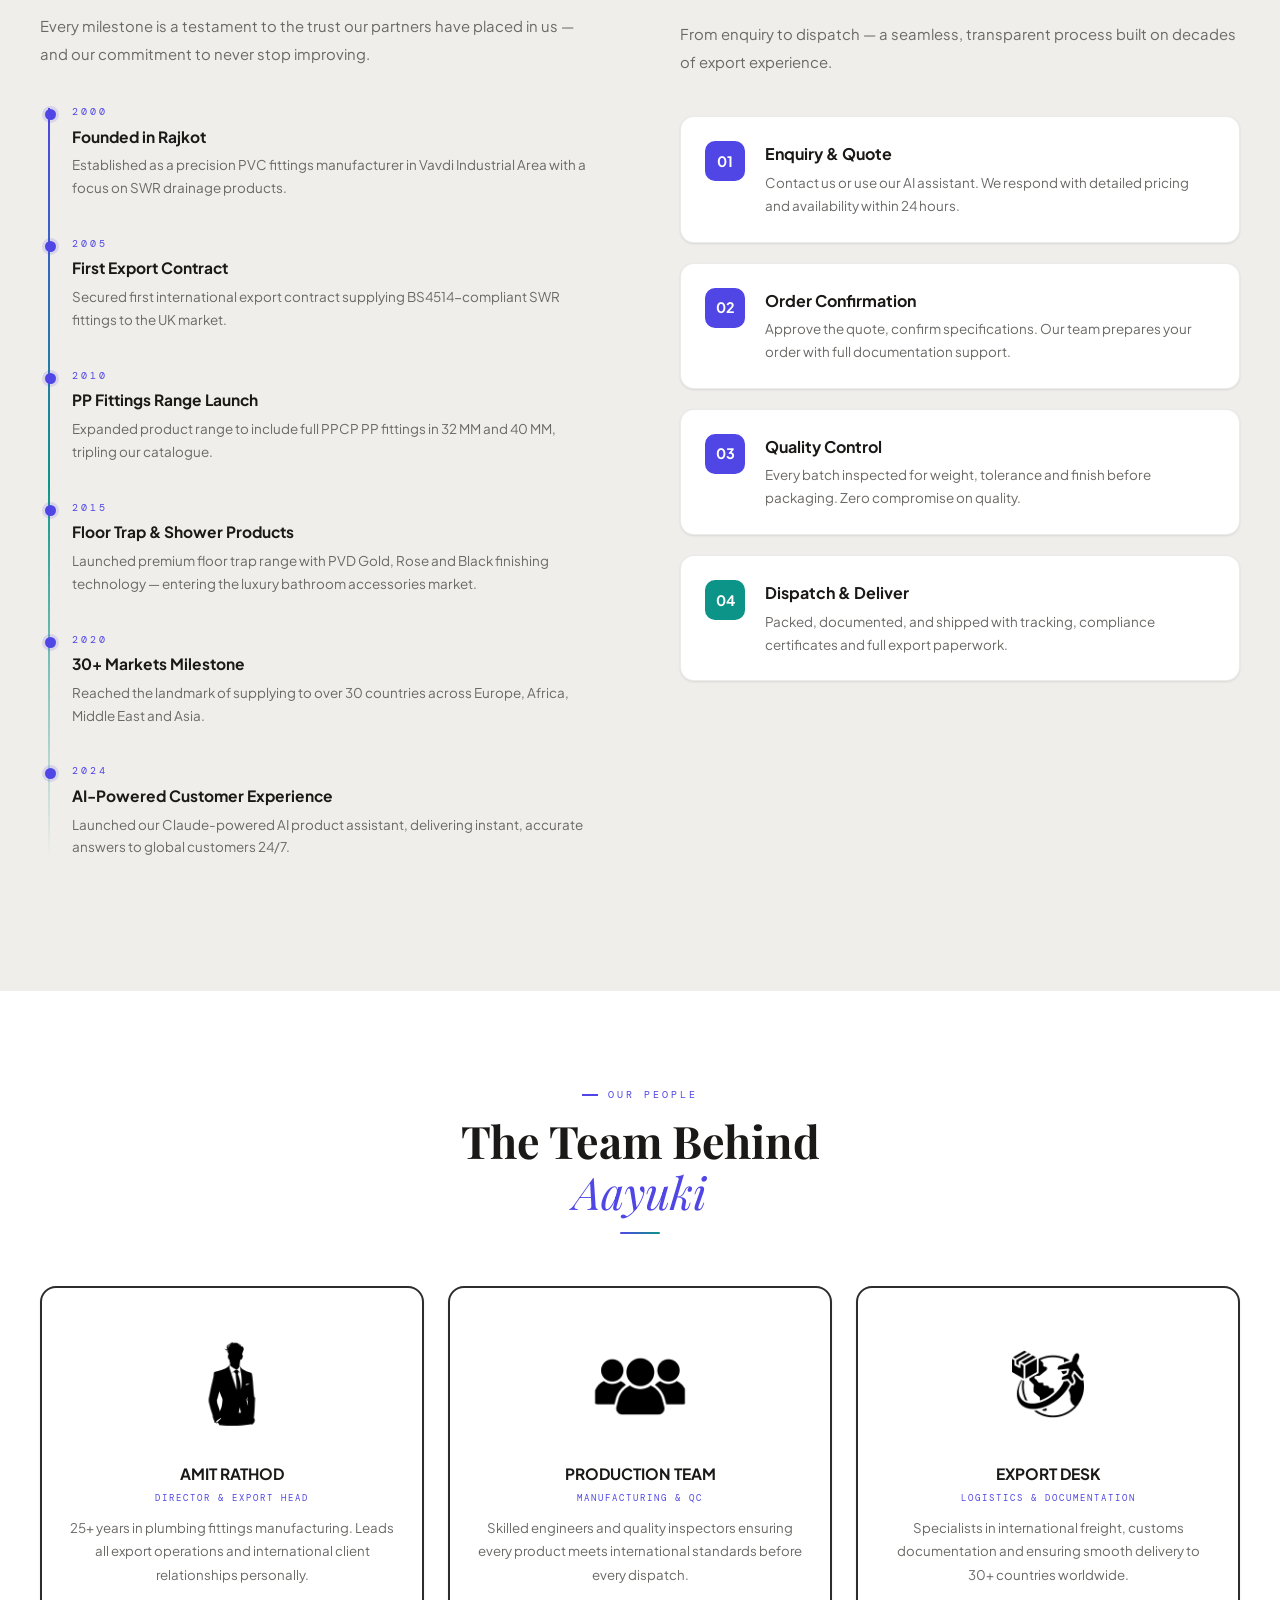
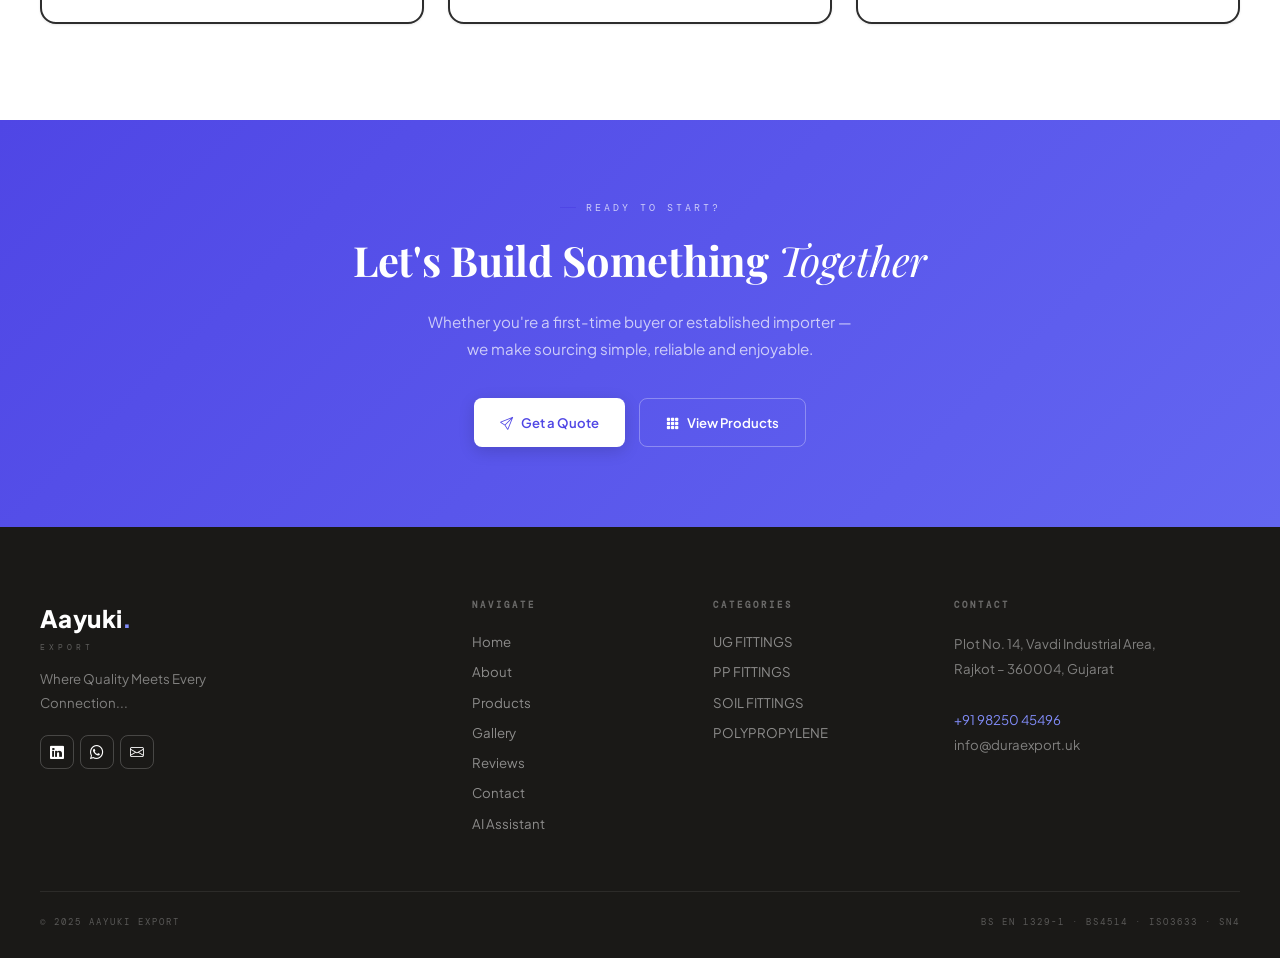
==== commit 21801de9: "replace" ====
--- a/about.html
+++ b/about.html
@@ -150,11 +150,11 @@
     <a href="index" class="nav-logo"><img src="logo/AAYUKI.jpg" alt="Aayuki Logo" class="nav-logo-img" />
         <div class="nav-logo-name">Aayuki<span> </span></div>
     </a>
-    <ul class="nav-links"><li><a href="index">Home</a></li><li><a href="about">About</a></li><li><a href="products">Products</a></li><li><a href="gallery">Gallery</a></li><li><a href="reviews">Reviews</a></li><li><a href="contact">Contact</a></li><li><a href="ai" class="nav-cta">AI Assistant</a></li></ul>
+    <ul class="nav-links"><li><a href="index">Home</a></li><li><a href="about">About</a></li><li><a href="products">Products</a></li><li><a href="gallery">Gallery</a></li><li><a href="reviews">Reviews</a></li><li><a href="contact">Contact</a></li><li><a href="ai" class="nav-cta">0UR BROCHURE</a></li></ul>
     <div class="ham" id="ham"><span></span><span></span><span></span></div>
   </div>
 </nav>
-<div class="mob" id="mob"><span class="mob-close" id="mob-close"><i class="bi bi-x-lg"></i></span><a href="index">Home</a><a href="about">About</a><a href="products">Products</a><a href="gallery">Gallery</a><a href="reviews">Reviews</a><a href="contact">Contact</a><a href="ai">AI Assistant</a></div>
+<div class="mob" id="mob"><span class="mob-close" id="mob-close"><i class="bi bi-x-lg"></i></span><a href="index">Home</a><a href="about">About</a><a href="products">Products</a><a href="gallery">Gallery</a><a href="reviews">Reviews</a><a href="contact">Contact</a><a href="ai">0UR BROCHURE</a></div>
 
 <div class="page-hero">
   <div class="ph-inner">
--- a/style.css
+++ b/style.css
@@ -2,7 +2,7 @@
    AAYUKI — Shared Design System · Light Theme
    Professional · Clean · Premium
 ═══════════════════════════════════════════════ */
-@import url('https://fonts.googleapis.com/css2?family=Plus+Jakarta+Sans:wght@300;400;500;600;700;800&family=DM+Mono:wght@300;400;500&family=Playfair+Display:ital,wght@0,600;0,700;1,400;1,600&display=swap');
+@import url('https://fonts.googleapis.com/css2?family=Plus+Jakarta+Sans:wght@300;400;500;600;700;800&family=DM+Mono:wght@300;400;500&family=Playfair+Display:ital,wght@0,600;0,700;1,400;1,600&family=Lato:wght@300;400;700&display=swap');
 
 :root {
   --bg:        #f8f7f4;
@@ -135,8 +135,11 @@
 .flink:hover{color:#fff;transform:translateX(4px);}
 .foot-bottom{border-top:1px solid rgba(255,255,255,.08);padding-top:24px;display:flex;justify-content:space-between;align-items:center;flex-wrap:wrap;gap:10px;}
 .foot-copy{font-family:var(--fm);font-size:.54rem;letter-spacing:2px;color:rgba(255,255,255,.28);}
-.soc{width:34px;height:34px;border:1px solid rgba(255,255,255,.1);border-radius:8px;display:inline-flex;align-items:center;justify-content:center;color:rgba(255,255,255,.4);margin-right:6px;cursor:none;transition:border-color .2s,color .2s,background .2s;font-size:.85rem;}
-.soc:hover{border-color:rgba(255,255,255,.25);color:#fff;background:rgba(255,255,255,.06);}
+.soc{width:34px;height:34px;border:1px solid rgba(255,255,255,.2);border-radius:8px;display:inline-flex;align-items:center;justify-content:center;color:#fff;margin-right:6px;cursor:none;transition:all .3s var(--ease);font-size:.85rem;animation:socGlow 2s ease-in-out infinite;position:relative;}
+.soc::before{content:'';position:absolute;inset:0;border-radius:8px;box-shadow:inset 0 0 15px rgba(255,255,255,.3);opacity:0;transition:opacity .3s;}
+.soc:hover{border-color:#fff;color:#fff;background:rgba(255,255,255,.1);transform:translateY(-2px);animation:none;}
+.soc:hover::before{opacity:1;box-shadow:inset 0 0 20px rgba(255,255,255,.5);}
+@keyframes socGlow{0%,100%{box-shadow:inset 0 0 10px rgba(255,255,255,.2);}50%{box-shadow:inset 0 0 18px rgba(255,255,255,.4);}}
 
 /* REVEAL */
 .rv{opacity:0;transform:translateY(22px);transition:opacity .65s var(--ease),transform .65s var(--ease);}
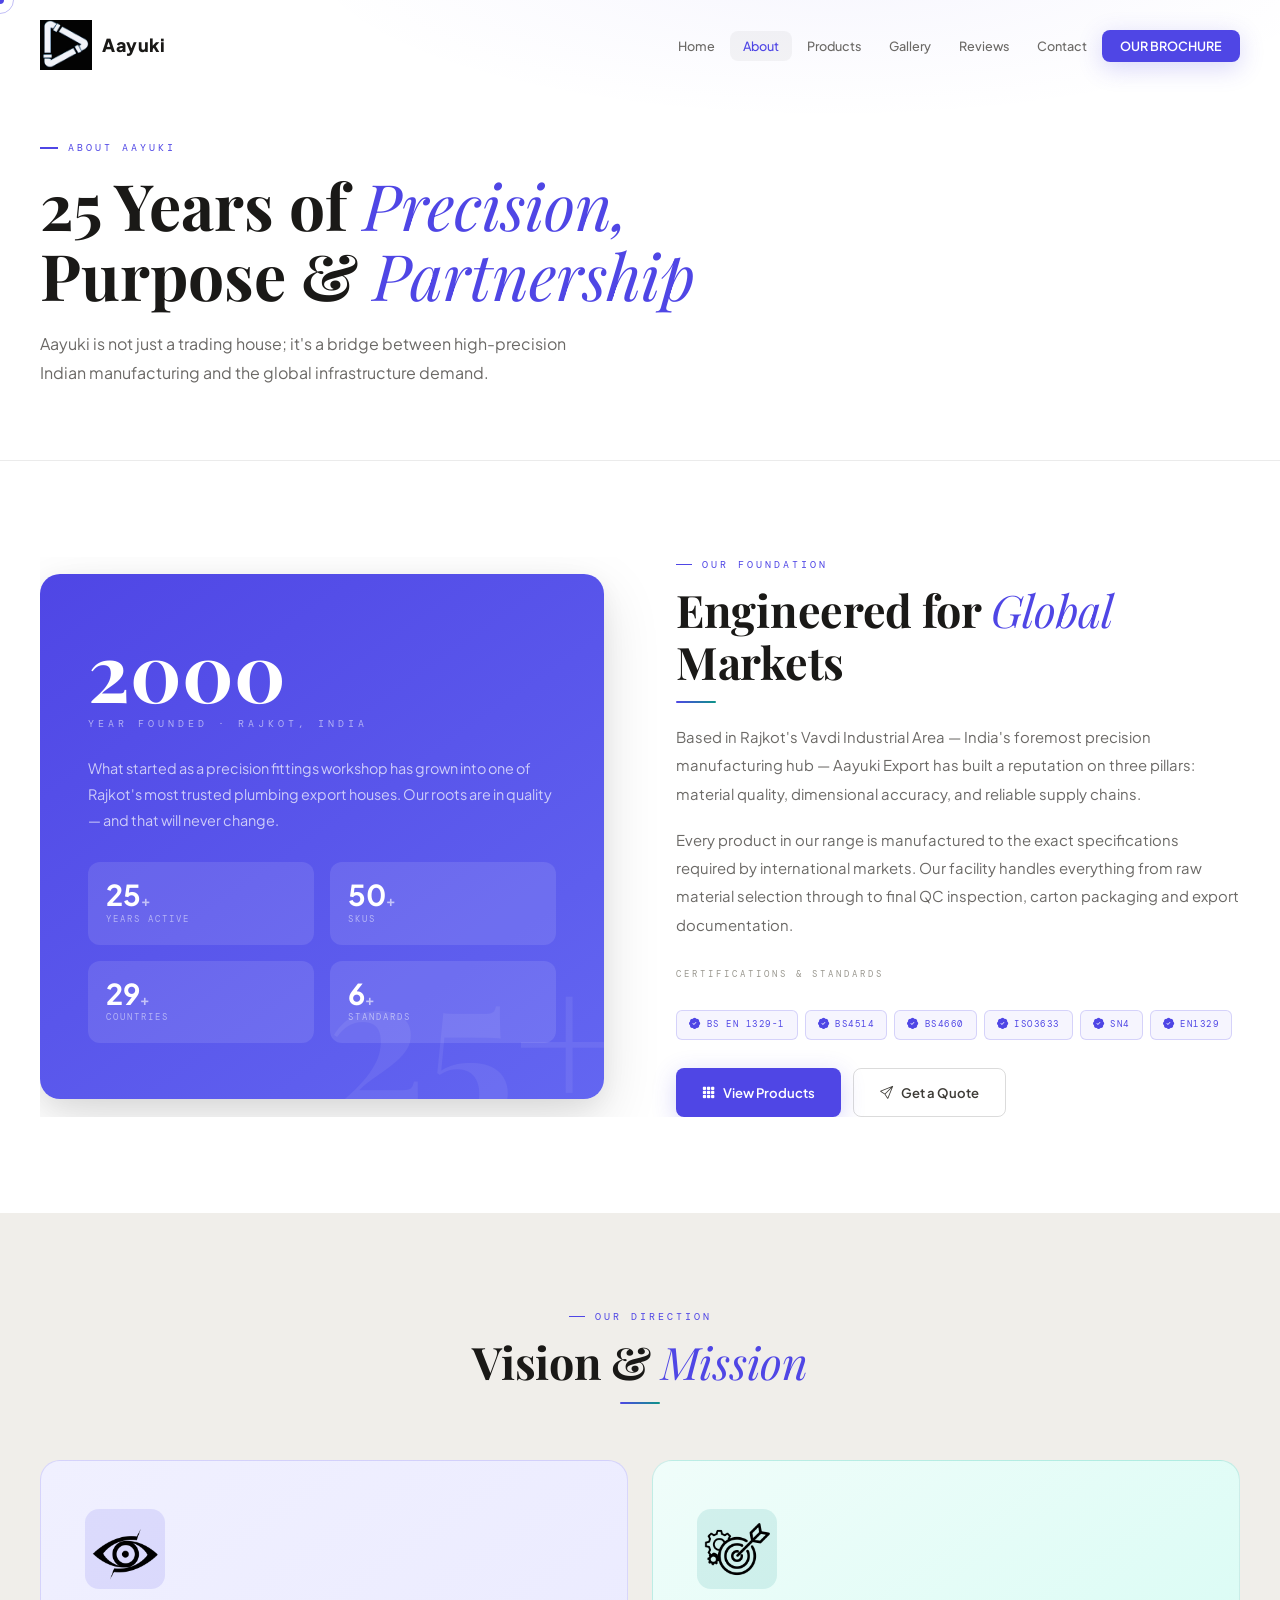
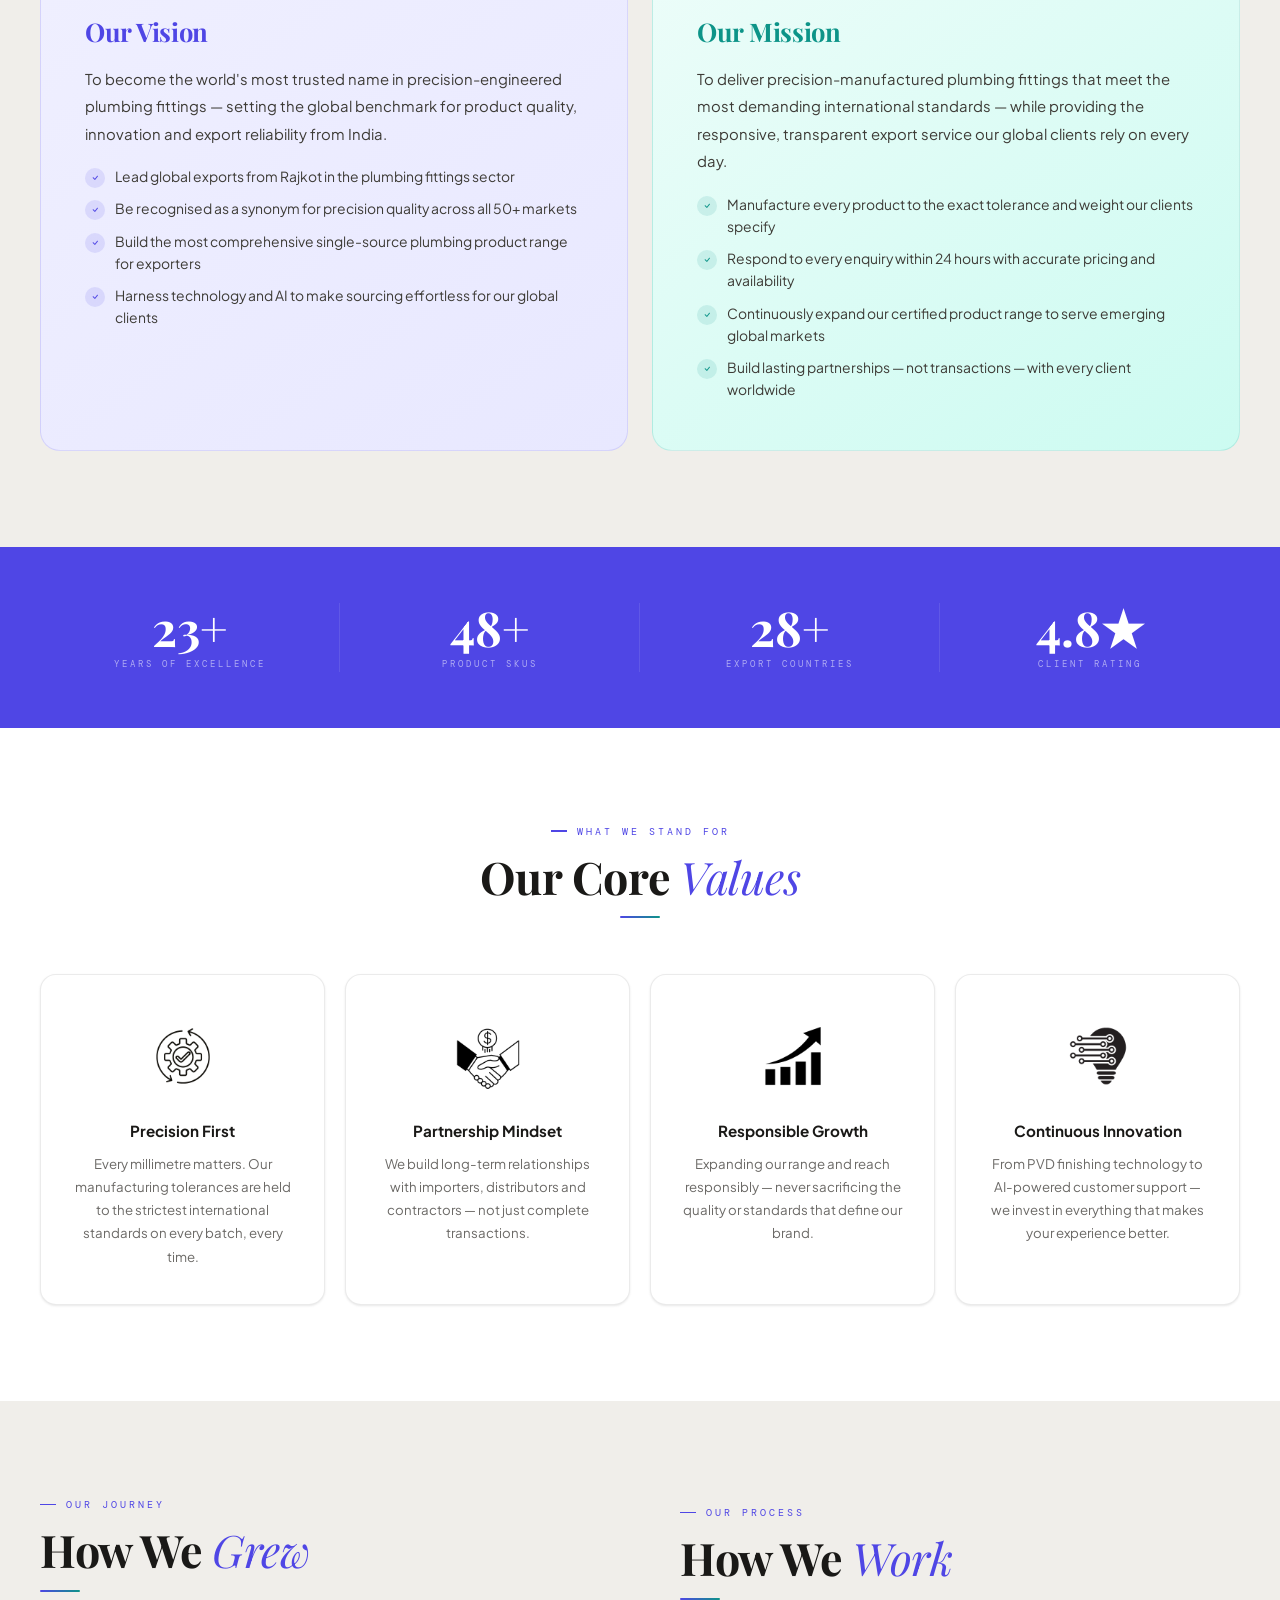
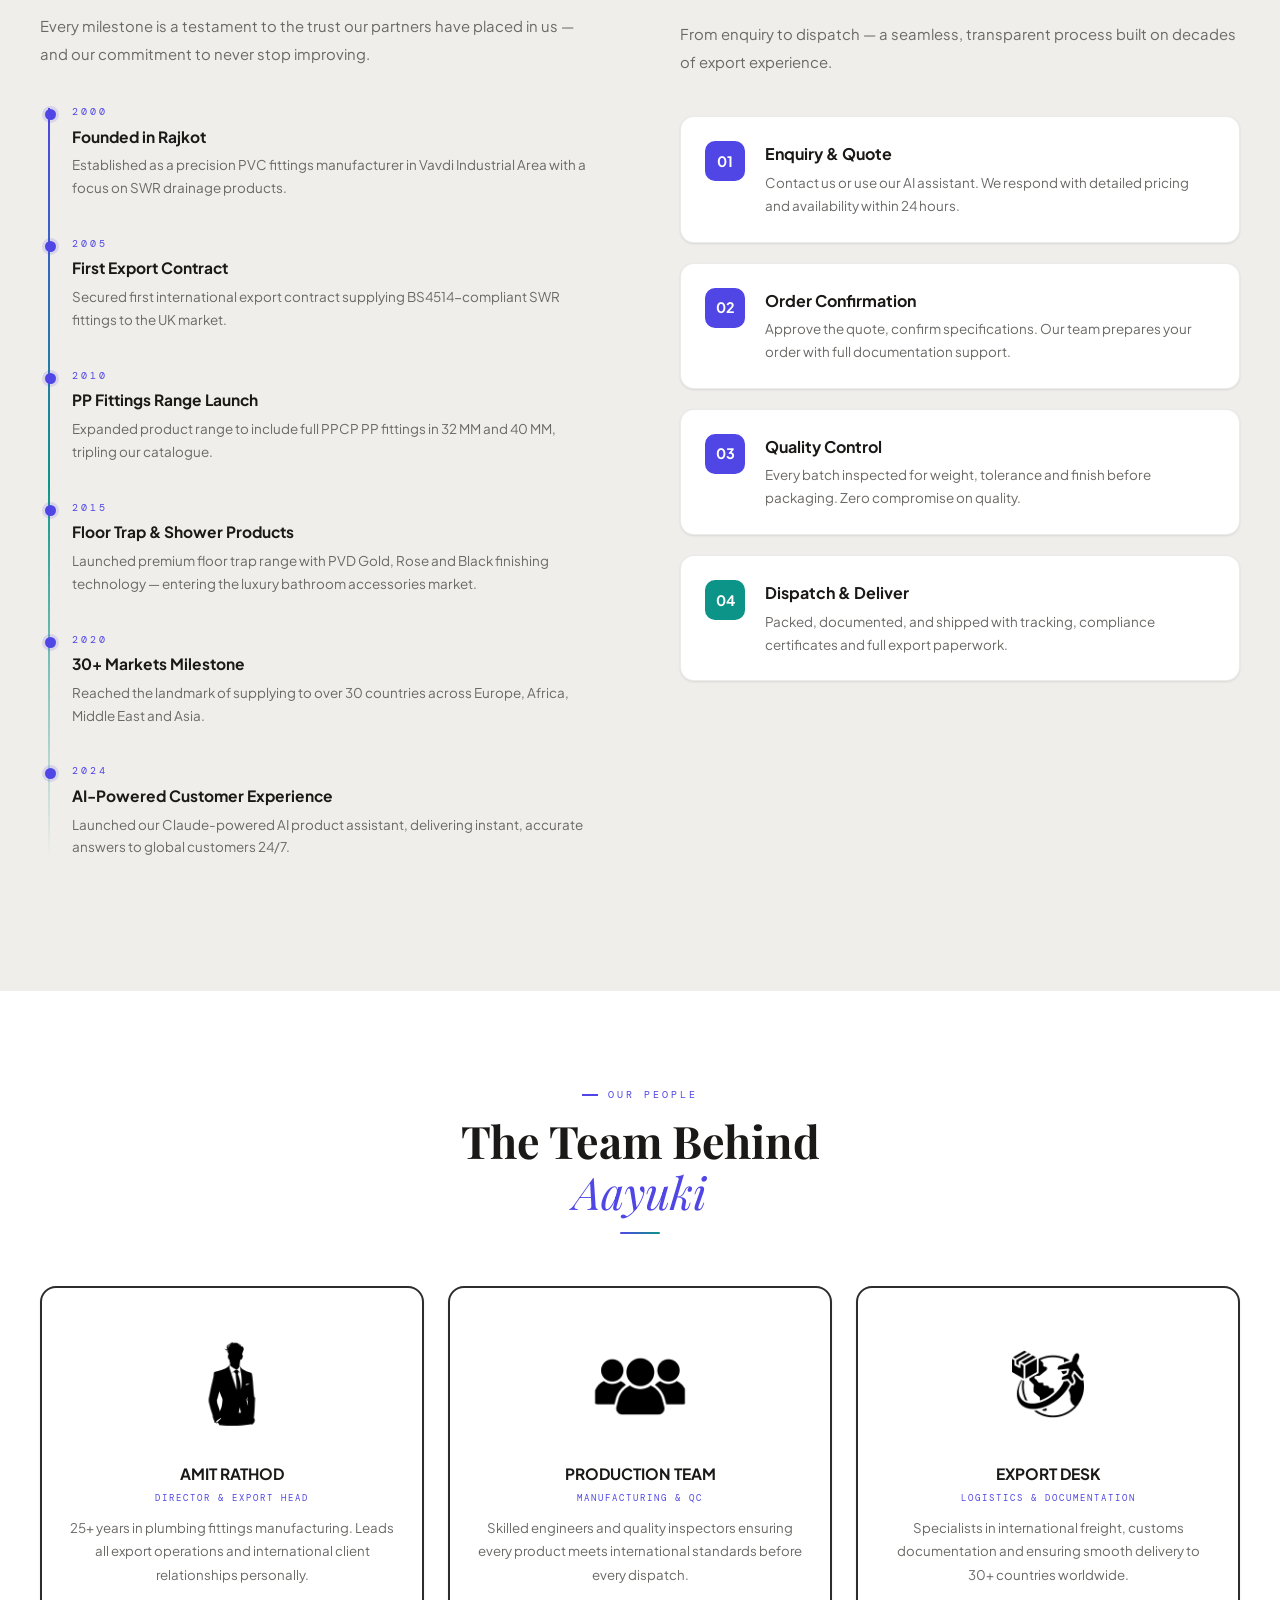
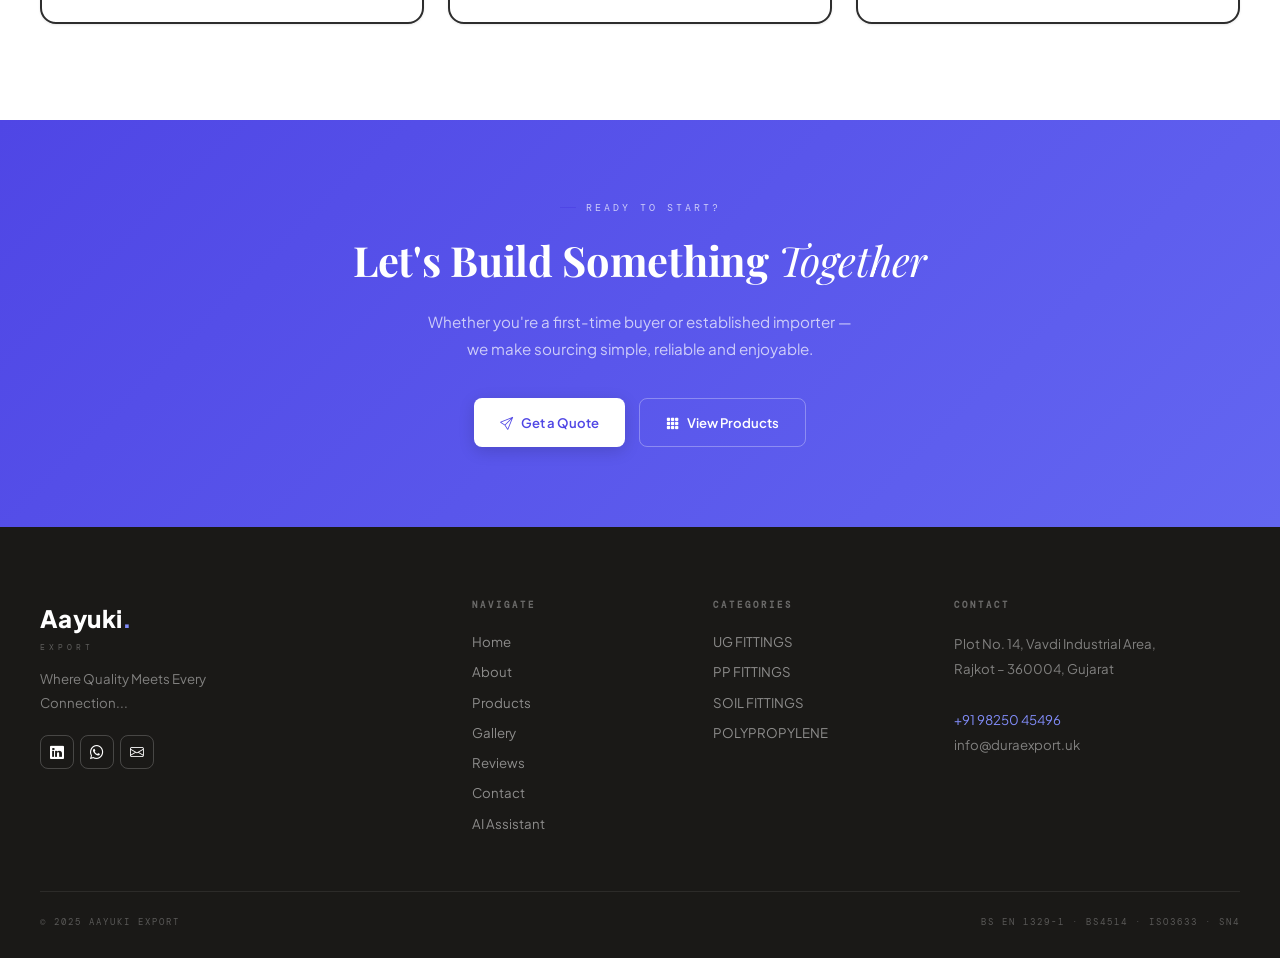
==== commit 4502e559: "REPO" ====
--- a/about.html
+++ b/about.html
@@ -150,11 +150,11 @@
     <a href="index" class="nav-logo"><img src="logo/AAYUKI.jpg" alt="Aayuki Logo" class="nav-logo-img" />
         <div class="nav-logo-name">Aayuki<span> </span></div>
     </a>
-    <ul class="nav-links"><li><a href="index">Home</a></li><li><a href="about">About</a></li><li><a href="products">Products</a></li><li><a href="gallery">Gallery</a></li><li><a href="reviews">Reviews</a></li><li><a href="contact">Contact</a></li><li><a href="ai" class="nav-cta">0UR BROCHURE</a></li></ul>
+    <ul class="nav-links"><li><a href="index">Home</a></li><li><a href="about">About</a></li><li><a href="products">Products</a></li><li><a href="gallery">Gallery</a></li><li><a href="reviews">Reviews</a></li><li><a href="contact">Contact</a></li><li><a href="ai" class="nav-cta">OUR BROCHURE</a></li></ul>
     <div class="ham" id="ham"><span></span><span></span><span></span></div>
   </div>
 </nav>
-<div class="mob" id="mob"><span class="mob-close" id="mob-close"><i class="bi bi-x-lg"></i></span><a href="index">Home</a><a href="about">About</a><a href="products">Products</a><a href="gallery">Gallery</a><a href="reviews">Reviews</a><a href="contact">Contact</a><a href="ai">0UR BROCHURE</a></div>
+<div class="mob" id="mob"><span class="mob-close" id="mob-close"><i class="bi bi-x-lg"></i></span><a href="index">Home</a><a href="about">About</a><a href="products">Products</a><a href="gallery">Gallery</a><a href="reviews">Reviews</a><a href="contact">Contact</a><a href="ai">OUR BROCHURE</a></div>
 
 <div class="page-hero">
   <div class="ph-inner">
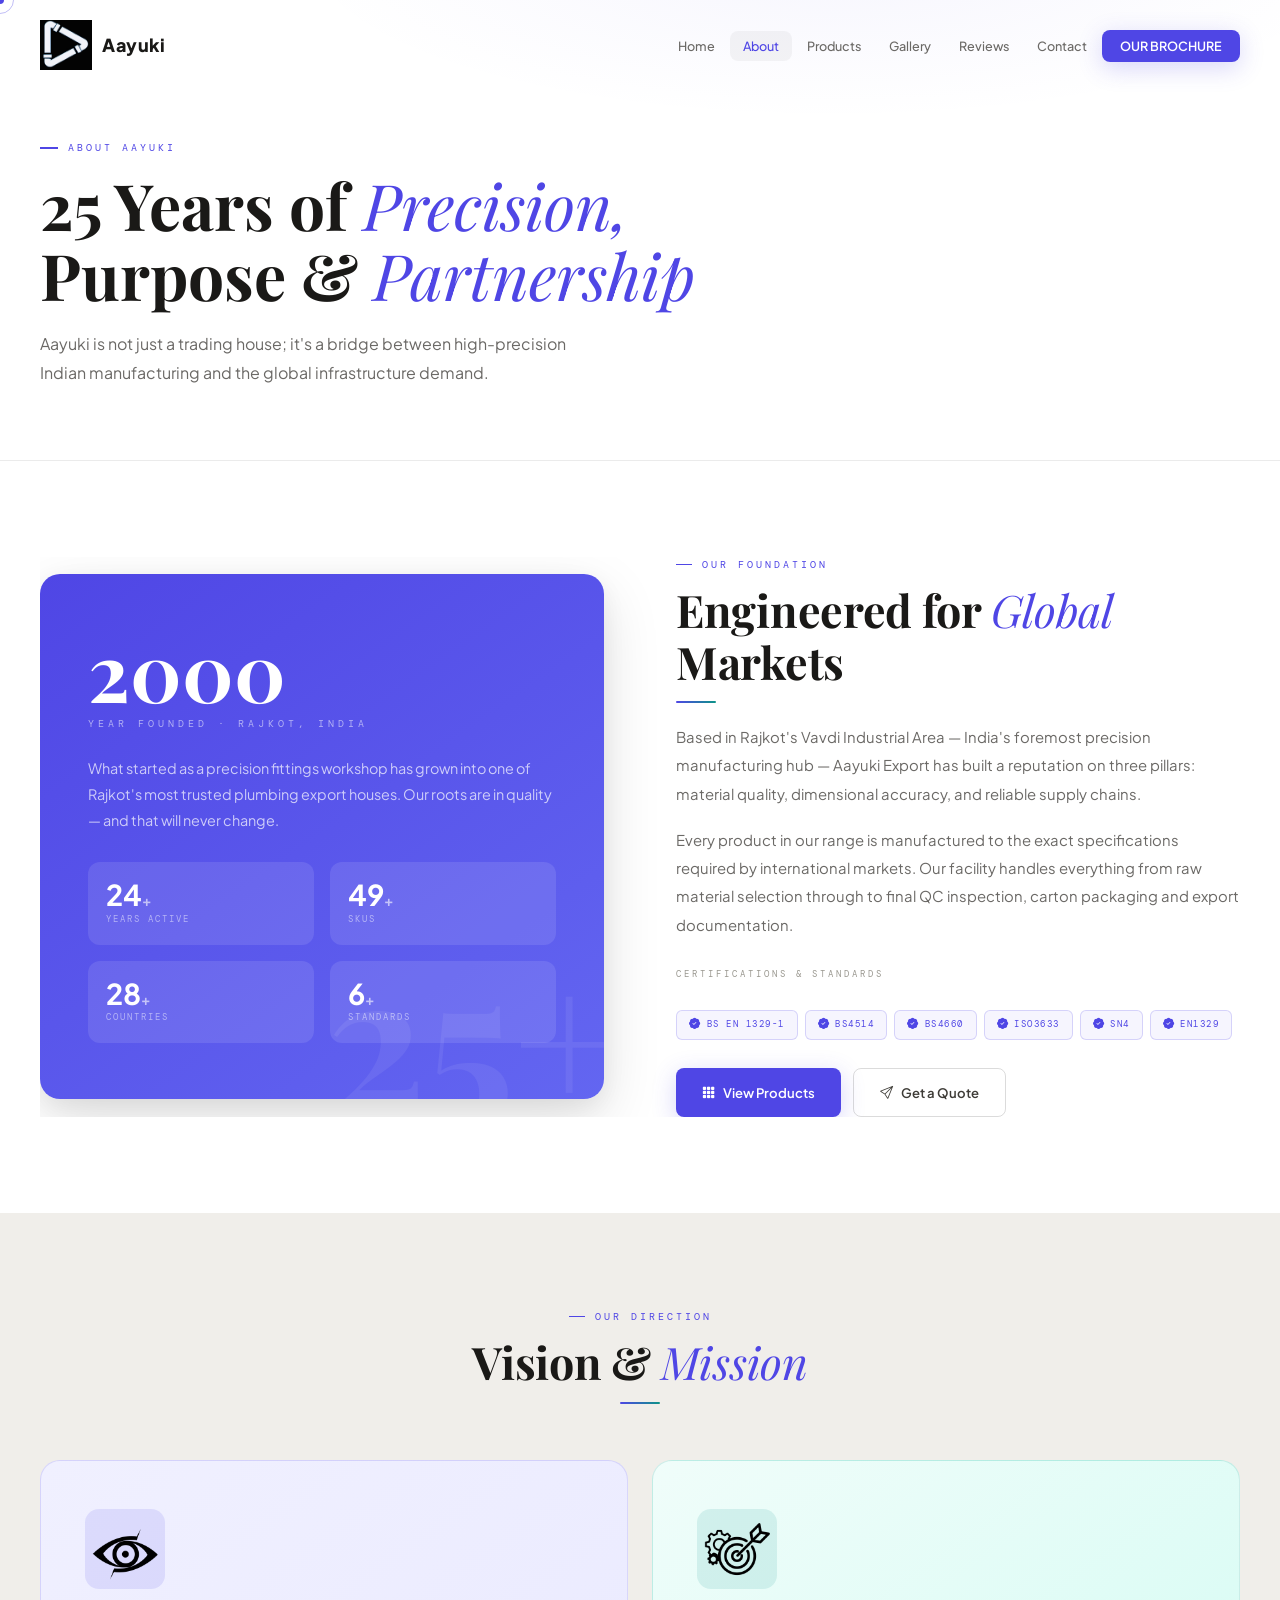
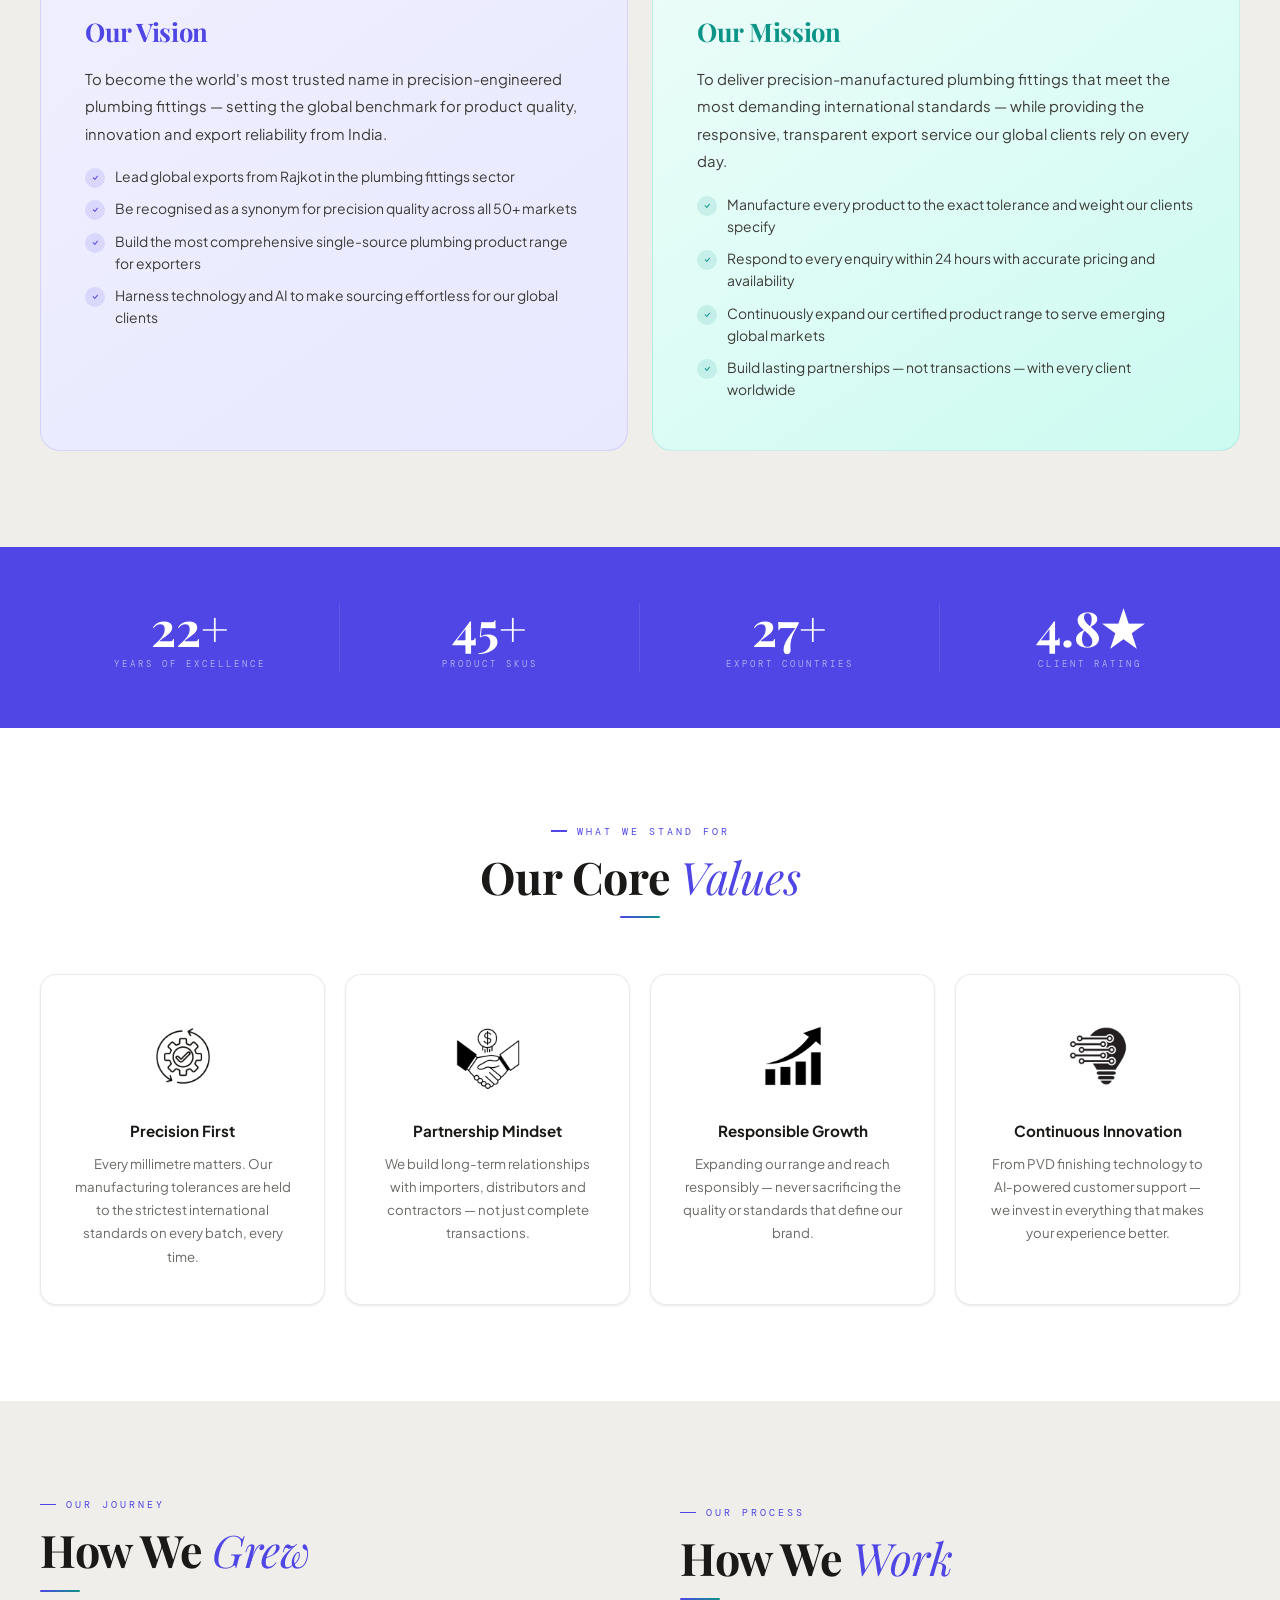
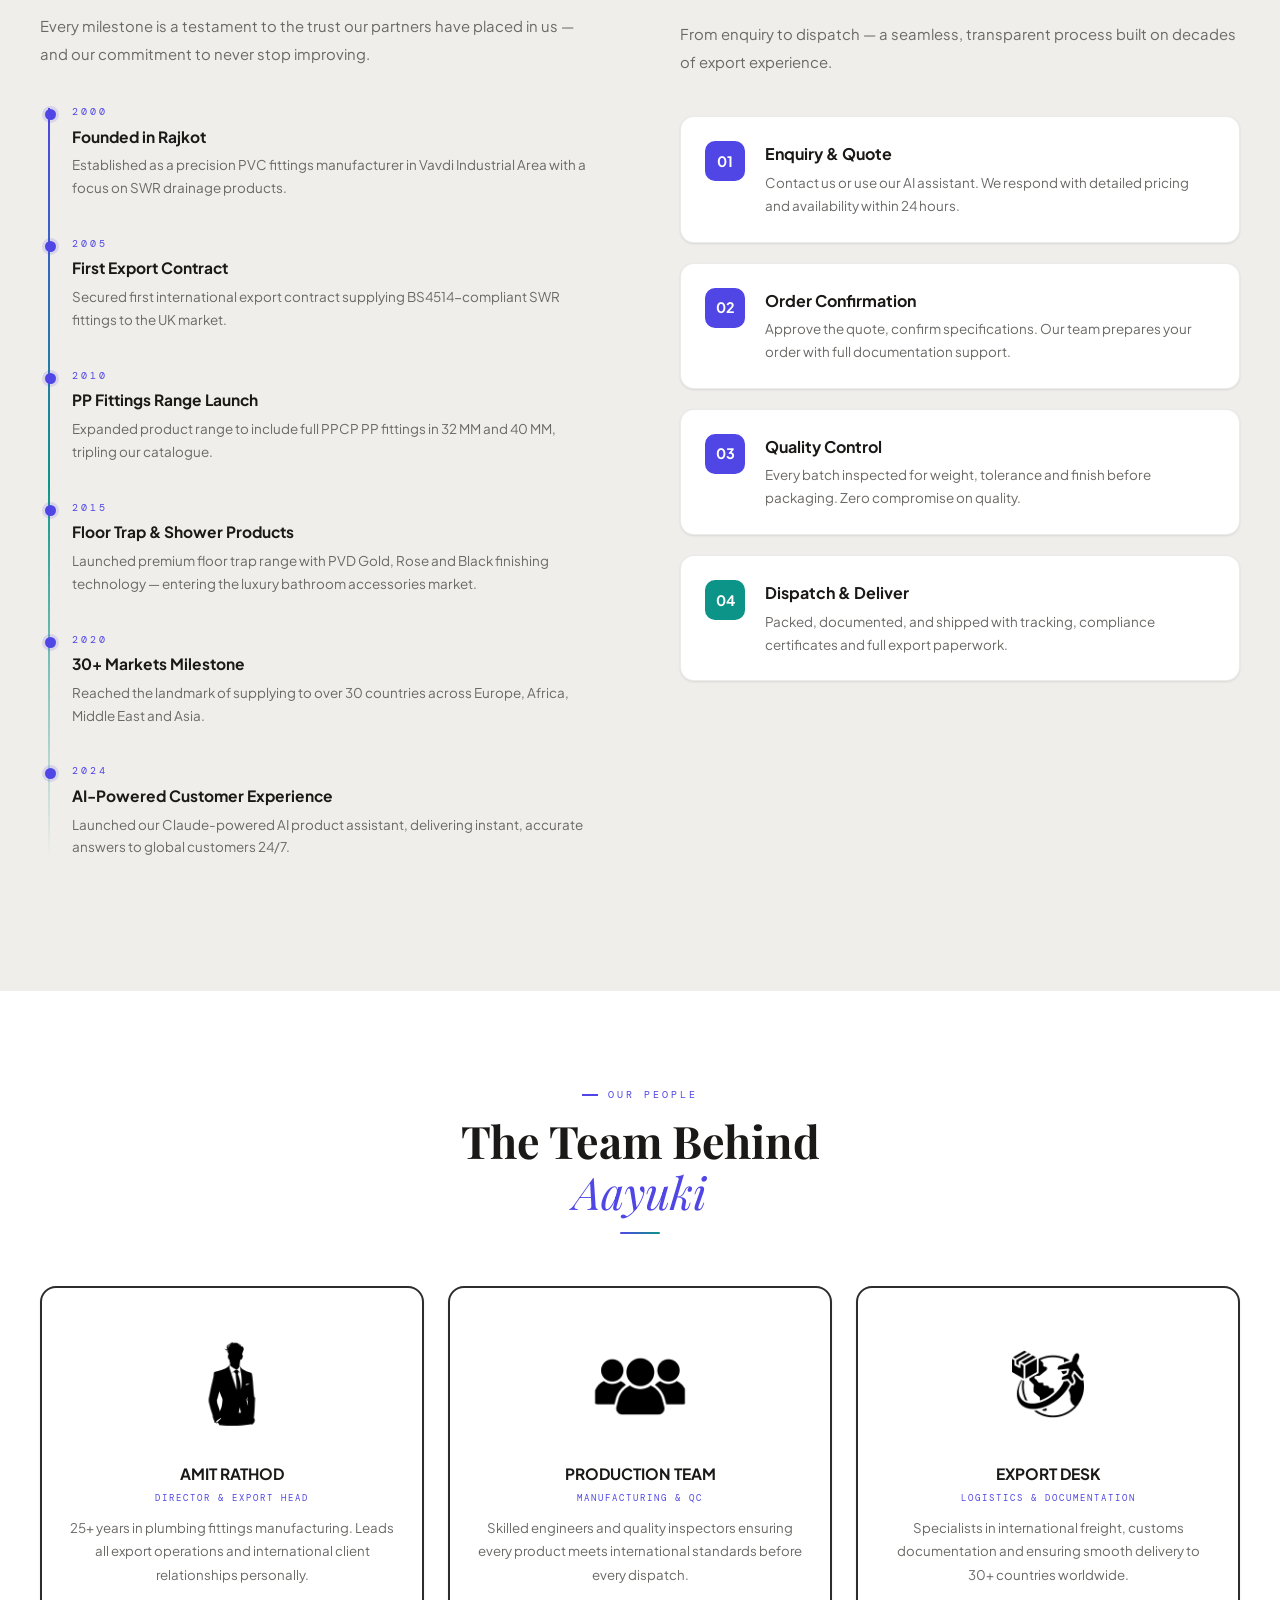
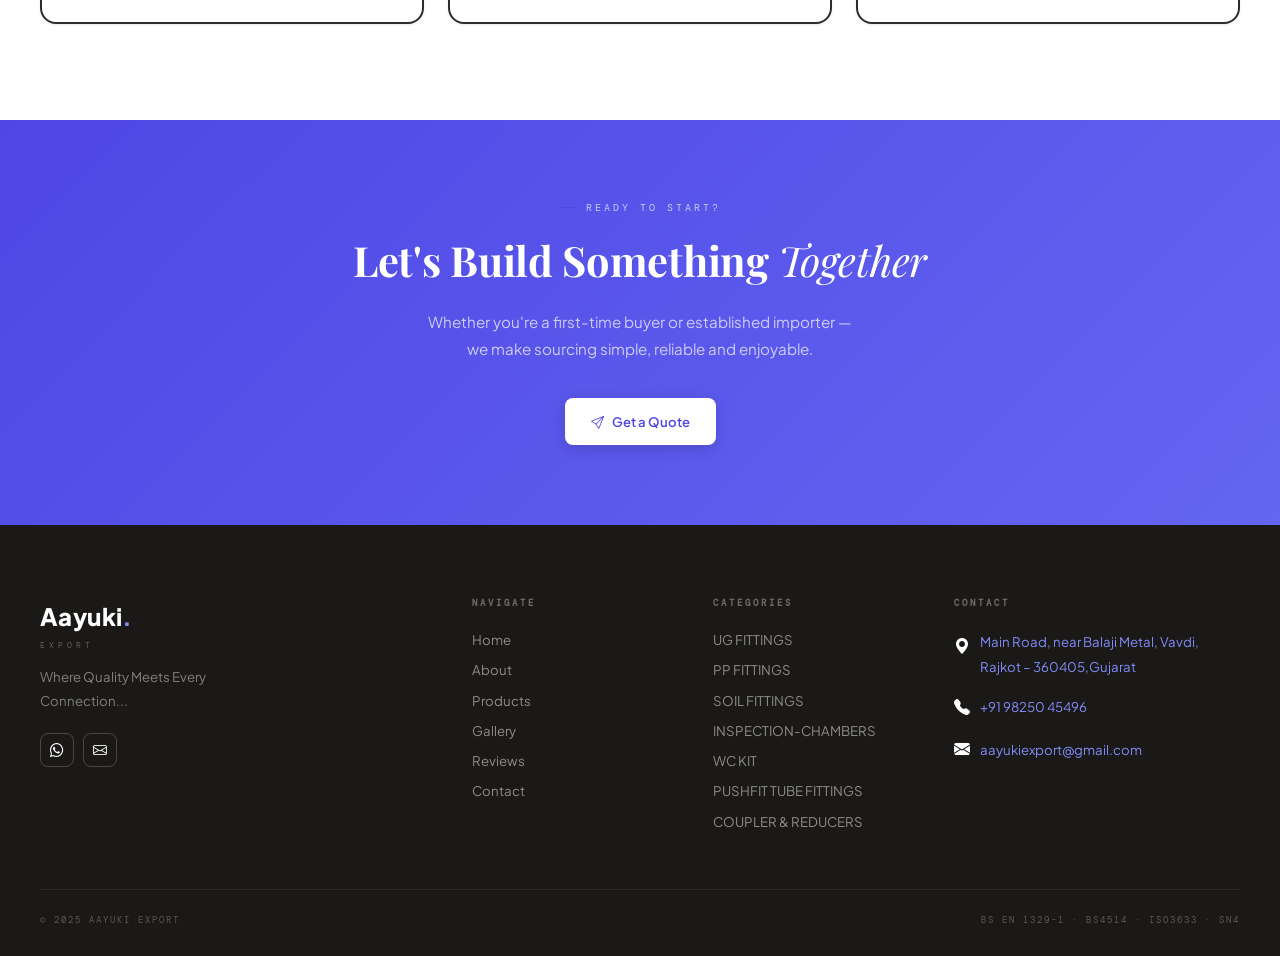
==== commit fd50c667: "UP-REV" ====
--- a/about.html
+++ b/about.html
@@ -343,12 +343,33 @@
     <p style="font-size:.95rem;color:rgba(255,255,255,.7);max-width:440px;margin:0 auto 36px;line-height:1.8;">Whether you're a first-time buyer or established importer — we make sourcing simple, reliable and enjoyable.</p>
     <div style="display:flex;gap:14px;justify-content:center;flex-wrap:wrap;">
       <a href="contact" class="btn btn-white"><i class="bi bi-send"></i> Get a Quote</a>
-      <a href="products" class="btn btn-outline-white"><i class="bi bi-grid-3x3-gap-fill"></i> View Products</a>
     </div>
   </div>
 </div>
 
-<footer><div class="wrap"><div class="foot-grid"><div><div class="foot-logo-name">Aayuki<span>.</span></div><div class="foot-logo-tag">Export</div><div class="foot-desc">Where Quality Meets Every Connection...</div><div style="margin-top:20px;"><a href="#" class="soc"><i class="bi bi-linkedin"></i></a><a href="https://wa.me/919825045496" class="soc"><i class="bi bi-whatsapp"></i></a><a href="mailto:info@duraexport.uk" class="soc"><i class="bi bi-envelope"></i></a></div></div><div><h6>Navigate</h6><a href="index" class="flink">Home</a><a href="about" class="flink">About</a><a href="products" class="flink">Products</a><a href="gallery" class="flink">Gallery</a><a href="reviews" class="flink">Reviews</a><a href="contact" class="flink">Contact</a><a href="ai" class="flink">AI Assistant</a></div><div><h6>Categories</h6><a href="products.html" onclick="filterTo('swr');return false;" class="flink">UG FITTINGS</a><a href="products.html" onclick="filterTo('pp');return false;" class="flink">PP FITTINGS</a><a href="products.html" onclick="filterTo('floor');return false;" class="flink">SOIL FITTINGS</a><a href="products.html" onclick="filterTo('shower');return false;" class="flink">POLYPROPYLENE</a><a href="#" onclick="filterTo('waste');return false;" class="flink"></a></div><div><h6>Contact</h6><div style="font-size:.83rem;color:rgba(255,255,255,.45);line-height:1.9;">Plot No. 14, Vavdi Industrial Area,<br>Rajkot – 360004, Gujarat<br><br><a href="tel:+919825045496" style="color:#818cf8;">+91 98250 45496</a><br>info@duraexport.uk</div></div></div><div class="foot-bottom"><div class="foot-copy">© 2025 AAYUKI EXPORT</div><div class="foot-copy">BS EN 1329-1 · BS4514 · ISO3633 · SN4</div></div></div></footer>
-
+<!-- FOOTER -->
+<footer><div class="wrap"><div class="foot-grid"><div>
+  <div class="foot-logo-name">Aayuki<span>.</span></div>
+  <div class="foot-logo-tag">Export</div>
+  <div class="foot-desc">Where Quality Meets Every Connection...</div>
+  <div style="margin-top:20px;"> 
+    <a href="https://wa.me/919825045496" class="soc"><i class="bi bi-whatsapp"></i></a>
+    <a href="mailto:info@duraexport.uk" class="soc"><i class="bi bi-envelope"></i></a>
+  </div></div>
+    <div><h6>Navigate</h6><a href="index" class="flink">Home</a><a href="about" class="flink">About</a><a href="products" class="flink">Products</a><a href="gallery" class="flink">Gallery</a><a href="reviews" class="flink">Reviews</a><a href="contact" class="flink">Contact</a></div>
+    <div><h6>Categories</h6><a href="products.html" onclick="filterTo('swr');return false;" class="flink">
+       UG FITTINGS</a><a href="products.html" onclick="filterTo('pp');return false;" class="flink">
+        PP FITTINGS</a><a href="products.html" onclick="filterTo('floor');return false;" class="flink">
+          SOIL FITTINGS</a><a href="products.html" onclick="filterTo('shower');return false;" class="flink">
+            INSPECTION-CHAMBERS</a><a href="#" onclick="filterTo('waste');return false;" class="flink"></a>
+            <a href="products.html" onclick="filterTo('swr');return false;" class="flink">
+       WC KIT</a>
+       <a href="products.html" onclick="filterTo('swr');return false;" class="flink">
+       PUSHFIT TUBE FITTINGS</a>
+       <a href="products.html" onclick="filterTo('swr');return false;" class="flink">
+       COUPLER & REDUCERS</a></div>
+    <div><h6>Contact</h6><div style="font-size:.83rem;color:rgba(255,255,255,.45);line-height:1.9;"><div style="display:flex;gap:10px;margin-bottom:12px;"><i class="bi bi-geo-alt-fill" style="color:#fff;font-size:1rem;flex-shrink:0;margin-top:2px;"></i><a href="https://share.google/HX0U5UdbOdTUgiWXC" target="_blank" style="color:#818cf8;text-decoration:none;">Main Road, near Balaji Metal, Vavdi, Rajkot – 360405,Gujarat</a></div><div style="display:flex;gap:10px;align-items:center;margin-bottom:12px;"><i class="bi bi-telephone-fill" style="color:#fff;font-size:1rem;"></i><a href="tel:+919825045496" style="color:#818cf8;text-decoration:none;">+91 98250 45496</a></div><div style="display:flex;gap:10px;align-items:center;"><i class="bi bi-envelope-fill" style="color:#fff;font-size:1rem;"></i><a href="mailto:aayukiexport@gmail.com" style="color:#818cf8;text-decoration:none;">aayukiexport@gmail.com</a></div></div></div></div><div class="foot-bottom"><div class="foot-copy">© 2025 AAYUKI EXPORT</div><div class="foot-copy">BS EN 1329-1 · BS4514 · ISO3633 · SN4</div></div>
+  </div>
+</footer>
 <script src="shared.js"></script><script>initAll('about');</script>
 </body></html>
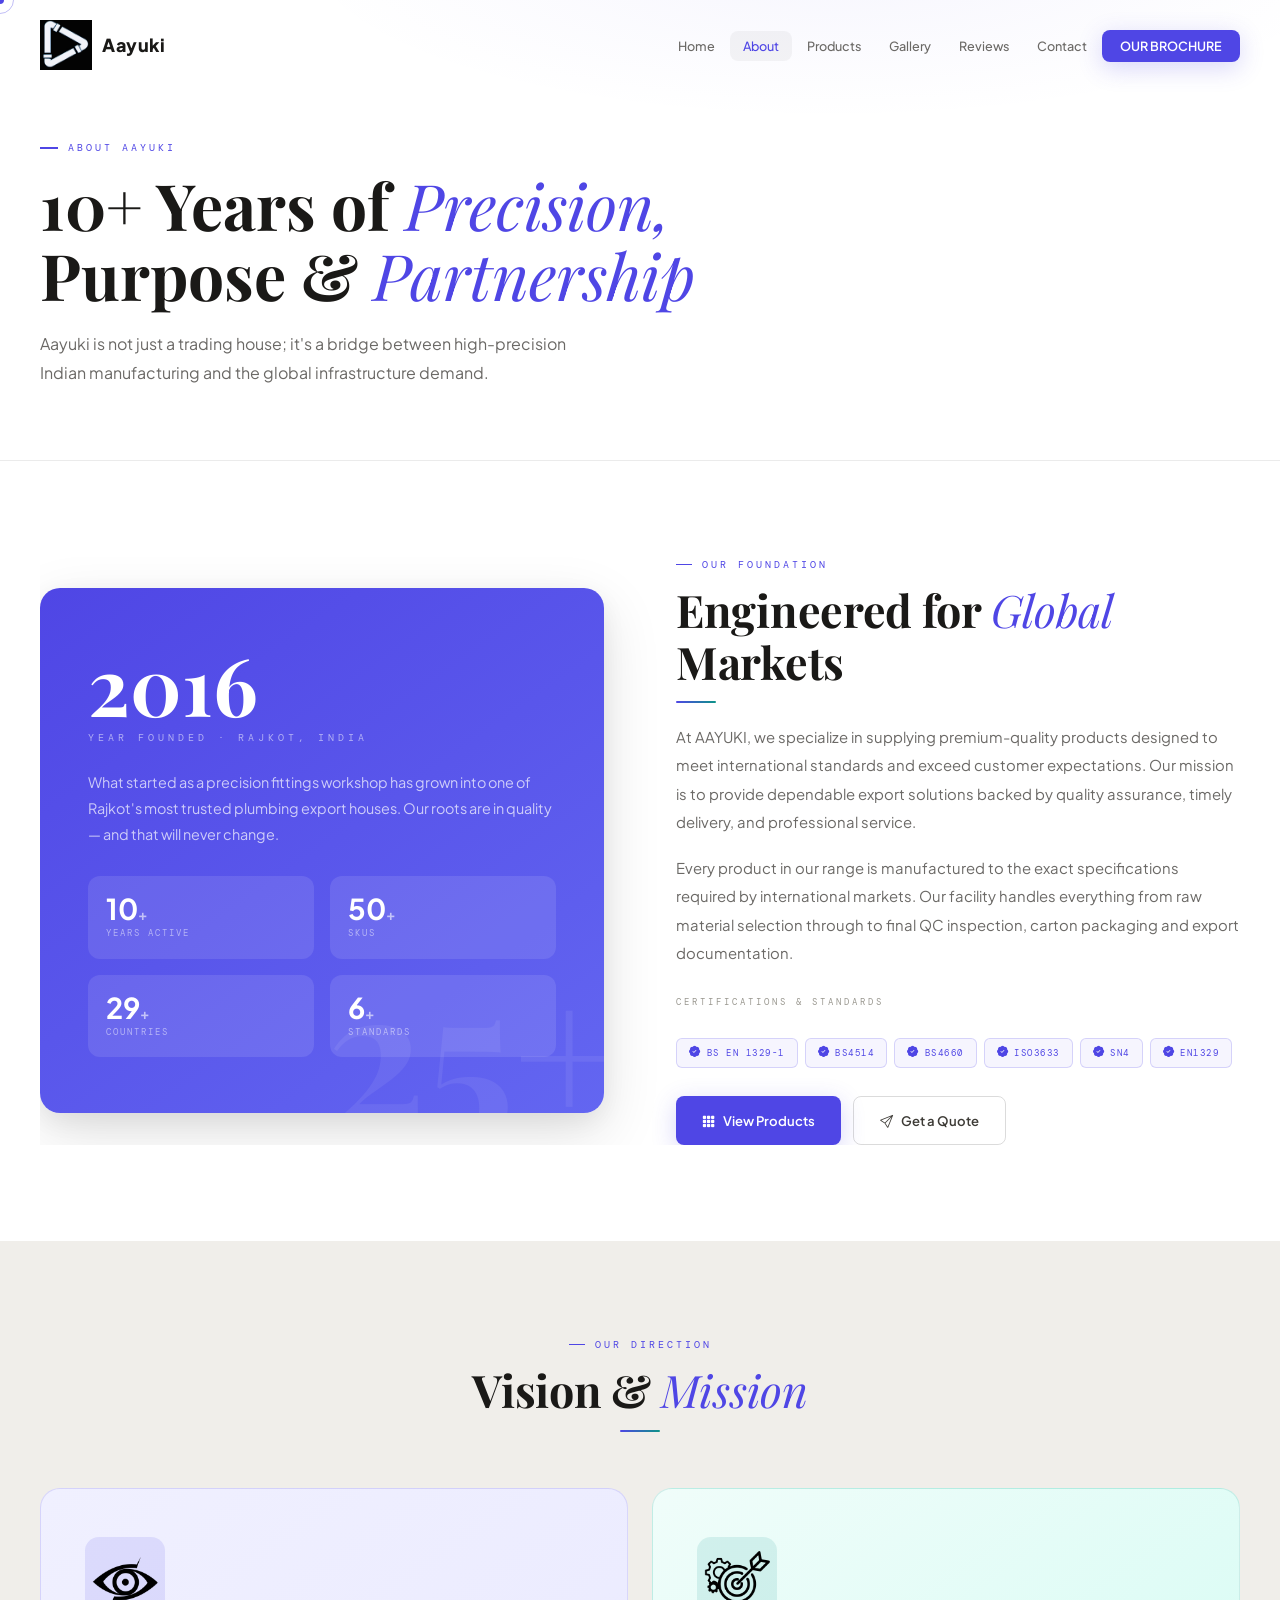
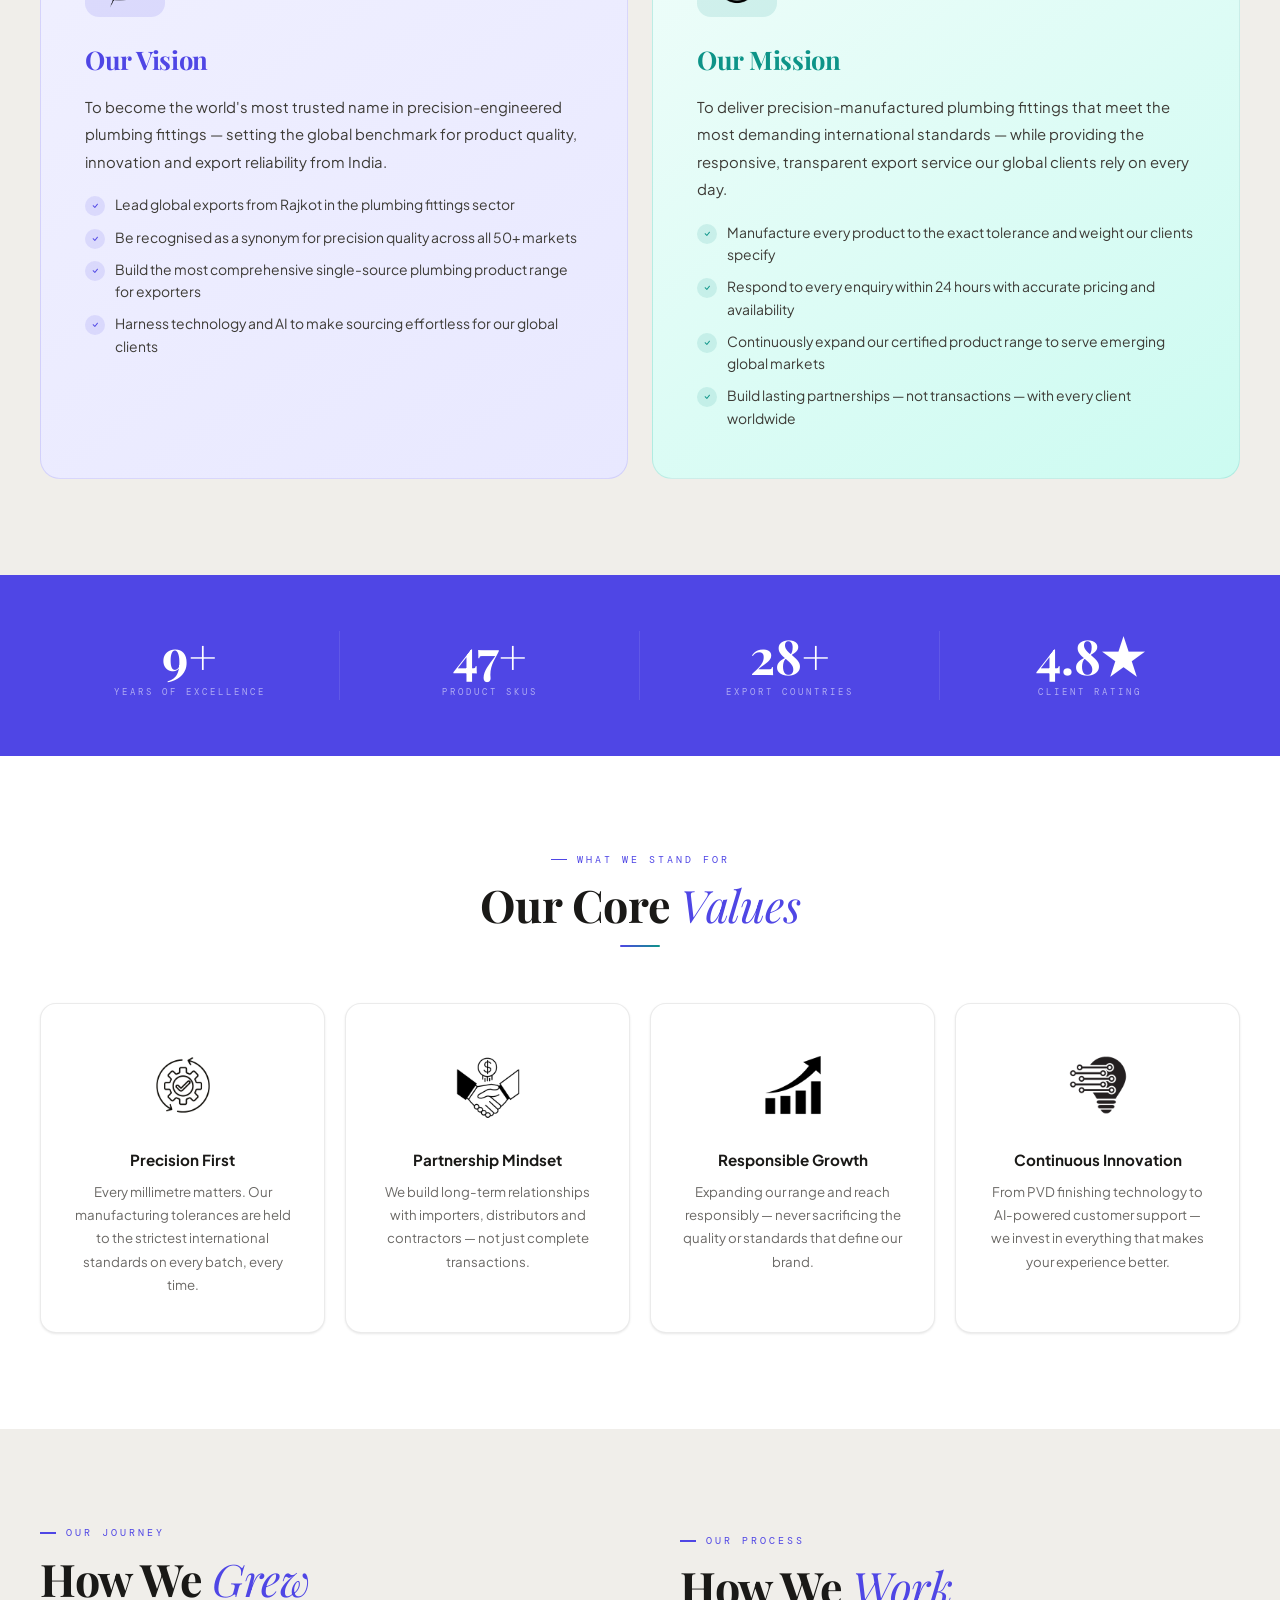
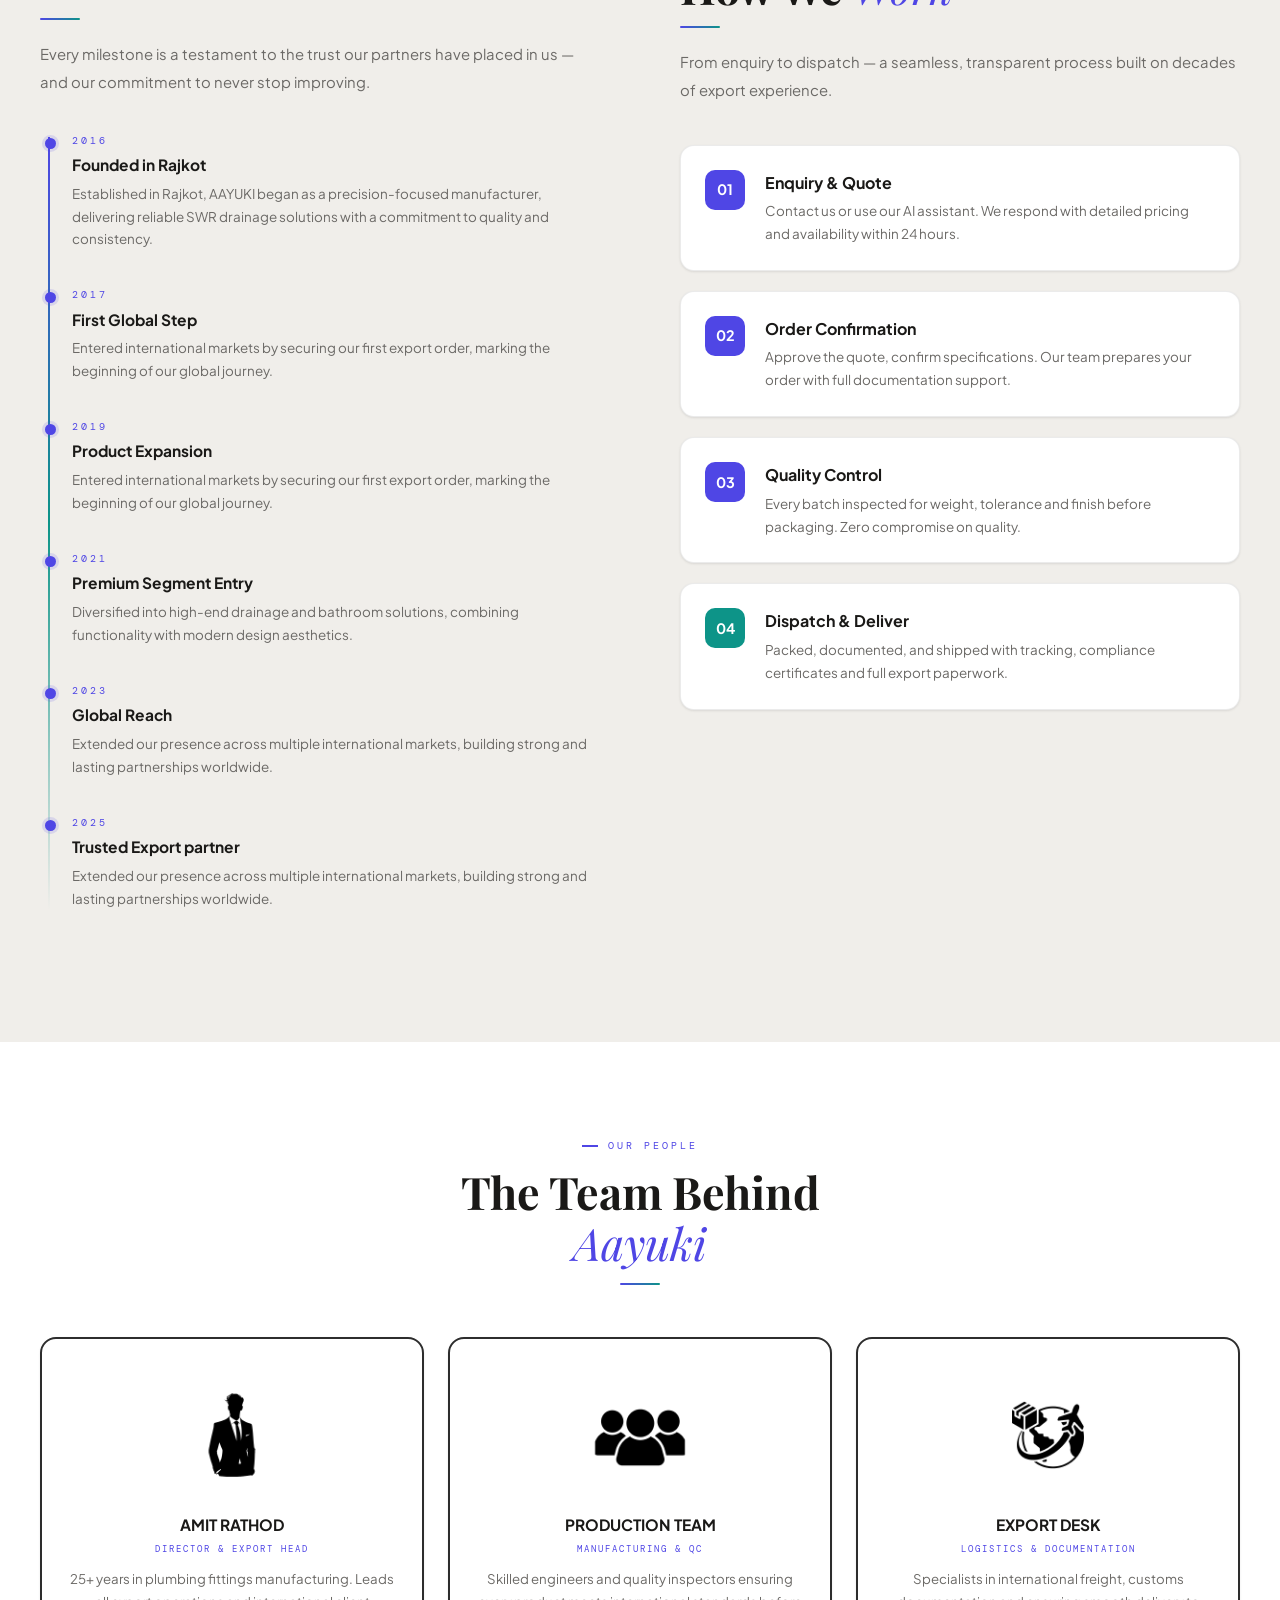
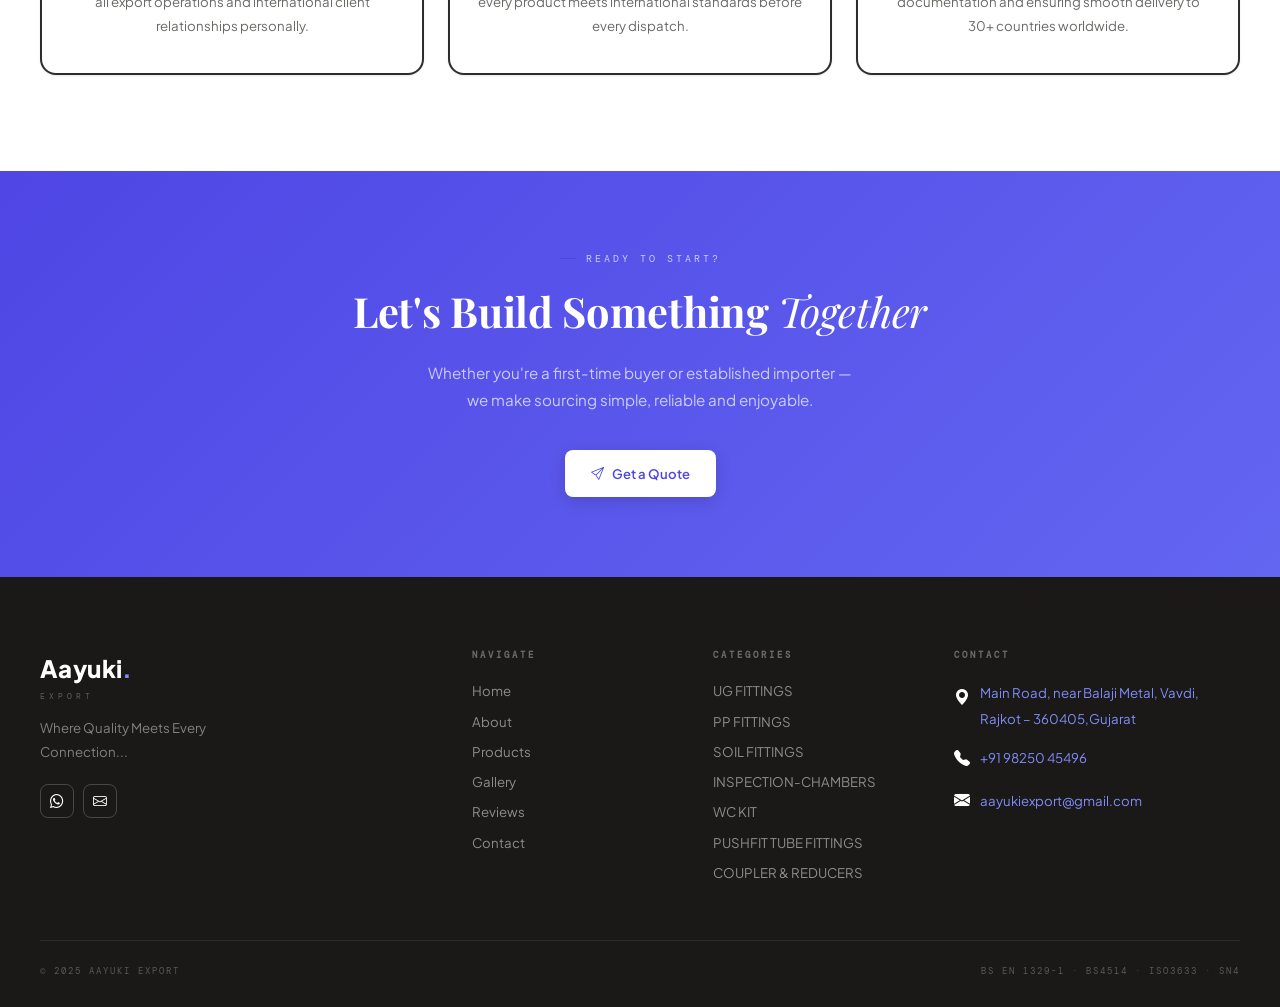
==== commit dd55462b: "all" ====
--- a/about.html
+++ b/about.html
@@ -159,7 +159,7 @@
 <div class="page-hero">
   <div class="ph-inner">
     <div class="ph-eyebrow">About Aayuki</div>
-    <h1 class="ph-title">25 Years of <em>Precision,</em><br>Purpose &amp; <em>Partnership</em></h1>
+    <h1 class="ph-title">10+ Years of <em>Precision,</em><br>Purpose &amp; <em>Partnership</em></h1>
     <p class="ph-desc">Aayuki is not just a trading house; it's a bridge between high-precision Indian manufacturing and the global infrastructure demand.</p>
   </div>
 </div>
@@ -170,11 +170,11 @@
     <div class="story-split">
       <div class="rv-l">
         <div class="story-visual">
-          <div class="sv-year">2000</div>
+          <div class="sv-year">2016</div>
           <div class="sv-label">Year Founded · Rajkot, India</div>
           <p class="sv-desc">What started as a precision fittings workshop has grown into one of Rajkot's most trusted plumbing export houses. Our roots are in quality — and that will never change.</p>
           <div class="sv-stats">
-            <div class="sv-stat"><div class="sv-stat-num"><span class="count" data-to="25" data-dur="2000">0</span><span class="u">+</span></div><div class="sv-stat-lbl">Years Active</div></div>
+            <div class="sv-stat"><div class="sv-stat-num"><span class="count" data-to="10" data-dur="2000">0</span><span class="u">+</span></div><div class="sv-stat-lbl">Years Active</div></div>
             <div class="sv-stat"><div class="sv-stat-num"><span class="count" data-to="50" data-dur="1800">0</span><span class="u">+</span></div><div class="sv-stat-lbl">SKUs</div></div>
             <div class="sv-stat"><div class="sv-stat-num"><span class="count" data-to="30" data-dur="1800">0</span><span class="u">+</span></div><div class="sv-stat-lbl">Countries</div></div>
             <div class="sv-stat"><div class="sv-stat-num">6<span class="u">+</span></div><div class="sv-stat-lbl">Standards</div></div>
@@ -185,7 +185,7 @@
         <div class="eyebrow">Our Foundation</div>
         <h2 class="stitle">Engineered for <em>Global</em> Markets</h2>
         <div class="srule"></div>
-        <p style="font-size:.93rem;color:var(--muted);line-height:1.9;margin-bottom:18px;">Based in Rajkot's Vavdi Industrial Area — India's foremost precision manufacturing hub — Aayuki Export has built a reputation on three pillars: material quality, dimensional accuracy, and reliable supply chains.</p>
+        <p style="font-size:.93rem;color:var(--muted);line-height:1.9;margin-bottom:18px;">At AAYUKI, we specialize in supplying premium-quality products designed to meet international standards and exceed customer expectations. Our mission is to provide dependable export solutions backed by quality assurance, timely delivery, and professional service.</p>
         <p style="font-size:.93rem;color:var(--muted);line-height:1.9;margin-bottom:28px;">Every product in our range is manufactured to the exact specifications required by international markets. Our facility handles everything from raw material selection through to final QC inspection, carton packaging and export documentation.</p>
         <div>
           <p style="font-family:var(--fm);font-size:.58rem;letter-spacing:3px;color:var(--muted2);text-transform:uppercase;margin-bottom:12px;">Certifications &amp; Standards</p>
@@ -248,7 +248,7 @@
 <div class="stat-band rv">
   <div class="wrap">
     <div class="stat-band-grid">
-      <div class="sbc"><div class="sbc-num"><span class="count" data-to="25" data-dur="2000">0</span>+</div><div class="sbc-lbl">Years of Excellence</div></div>
+      <div class="sbc"><div class="sbc-num"><span class="count" data-to="10" data-dur="2000">0</span>+</div><div class="sbc-lbl">Years of Excellence</div></div>
       <div class="sbc"><div class="sbc-num"><span class="count" data-to="50" data-dur="1800">0</span>+</div><div class="sbc-lbl">Product SKUs</div></div>
       <div class="sbc"><div class="sbc-num"><span class="count" data-to="30" data-dur="1800">0</span>+</div><div class="sbc-lbl">Export Countries</div></div>
       <div class="sbc"><div class="sbc-num">4.8★</div><div class="sbc-lbl">Client Rating</div></div>
@@ -283,12 +283,12 @@
         <div class="srule"></div>
         <p style="font-size:.93rem;color:var(--muted);line-height:1.9;margin-bottom:36px;">Every milestone is a testament to the trust our partners have placed in us — and our commitment to never stop improving.</p>
         <div class="tl">
-          <div class="tl-item"><div class="tl-year">2000</div><div class="tl-title">Founded in Rajkot</div><div class="tl-desc">Established as a precision PVC fittings manufacturer in Vavdi Industrial Area with a focus on SWR drainage products.</div></div>
-          <div class="tl-item"><div class="tl-year">2005</div><div class="tl-title">First Export Contract</div><div class="tl-desc">Secured first international export contract supplying BS4514-compliant SWR fittings to the UK market.</div></div>
-          <div class="tl-item"><div class="tl-year">2010</div><div class="tl-title">PP Fittings Range Launch</div><div class="tl-desc">Expanded product range to include full PPCP PP fittings in 32 MM and 40 MM, tripling our catalogue.</div></div>
-          <div class="tl-item"><div class="tl-year">2015</div><div class="tl-title">Floor Trap &amp; Shower Products</div><div class="tl-desc">Launched premium floor trap range with PVD Gold, Rose and Black finishing technology — entering the luxury bathroom accessories market.</div></div>
-          <div class="tl-item"><div class="tl-year">2020</div><div class="tl-title">30+ Markets Milestone</div><div class="tl-desc">Reached the landmark of supplying to over 30 countries across Europe, Africa, Middle East and Asia.</div></div>
-          <div class="tl-item"><div class="tl-year">2024</div><div class="tl-title">AI-Powered Customer Experience</div><div class="tl-desc">Launched our Claude-powered AI product assistant, delivering instant, accurate answers to global customers 24/7.</div></div>
+          <div class="tl-item"><div class="tl-year">2016</div><div class="tl-title">Founded in Rajkot</div><div class="tl-desc">Established in Rajkot, AAYUKI began as a precision-focused manufacturer, delivering reliable SWR drainage solutions with a commitment to quality and consistency.</div></div>
+          <div class="tl-item"><div class="tl-year">2017</div><div class="tl-title">First Global Step</div><div class="tl-desc">Entered international markets by securing our first export order, marking the beginning of our global journey.</div></div>
+          <div class="tl-item"><div class="tl-year">2019</div><div class="tl-title">Product Expansion</div><div class="tl-desc">Entered international markets by securing our first export order, marking the beginning of our global journey.</div></div>
+          <div class="tl-item"><div class="tl-year">2021</div><div class="tl-title">Premium Segment Entry</div><div class="tl-desc">Diversified into high-end drainage and bathroom solutions, combining functionality with modern design aesthetics.</div></div>
+          <div class="tl-item"><div class="tl-year">2023</div><div class="tl-title">Global Reach</div><div class="tl-desc">Extended our presence across multiple international markets, building strong and lasting partnerships worldwide.</div></div>
+          <div class="tl-item"><div class="tl-year">2025</div><div class="tl-title">Trusted Export partner</div><div class="tl-desc">Extended our presence across multiple international markets, building strong and lasting partnerships worldwide.</div></div>
         </div>
       </div>
       <div class="rv-r" style="padding-top:8px;">
@@ -354,7 +354,7 @@
   <div class="foot-desc">Where Quality Meets Every Connection...</div>
   <div style="margin-top:20px;"> 
     <a href="https://wa.me/919825045496" class="soc"><i class="bi bi-whatsapp"></i></a>
-    <a href="mailto:info@duraexport.uk" class="soc"><i class="bi bi-envelope"></i></a>
+    <a href="mailto:aayukiexport@gmail.com" class="soc"><i class="bi bi-envelope"></i></a>
   </div></div>
     <div><h6>Navigate</h6><a href="index" class="flink">Home</a><a href="about" class="flink">About</a><a href="products" class="flink">Products</a><a href="gallery" class="flink">Gallery</a><a href="reviews" class="flink">Reviews</a><a href="contact" class="flink">Contact</a></div>
     <div><h6>Categories</h6><a href="products.html" onclick="filterTo('swr');return false;" class="flink">
